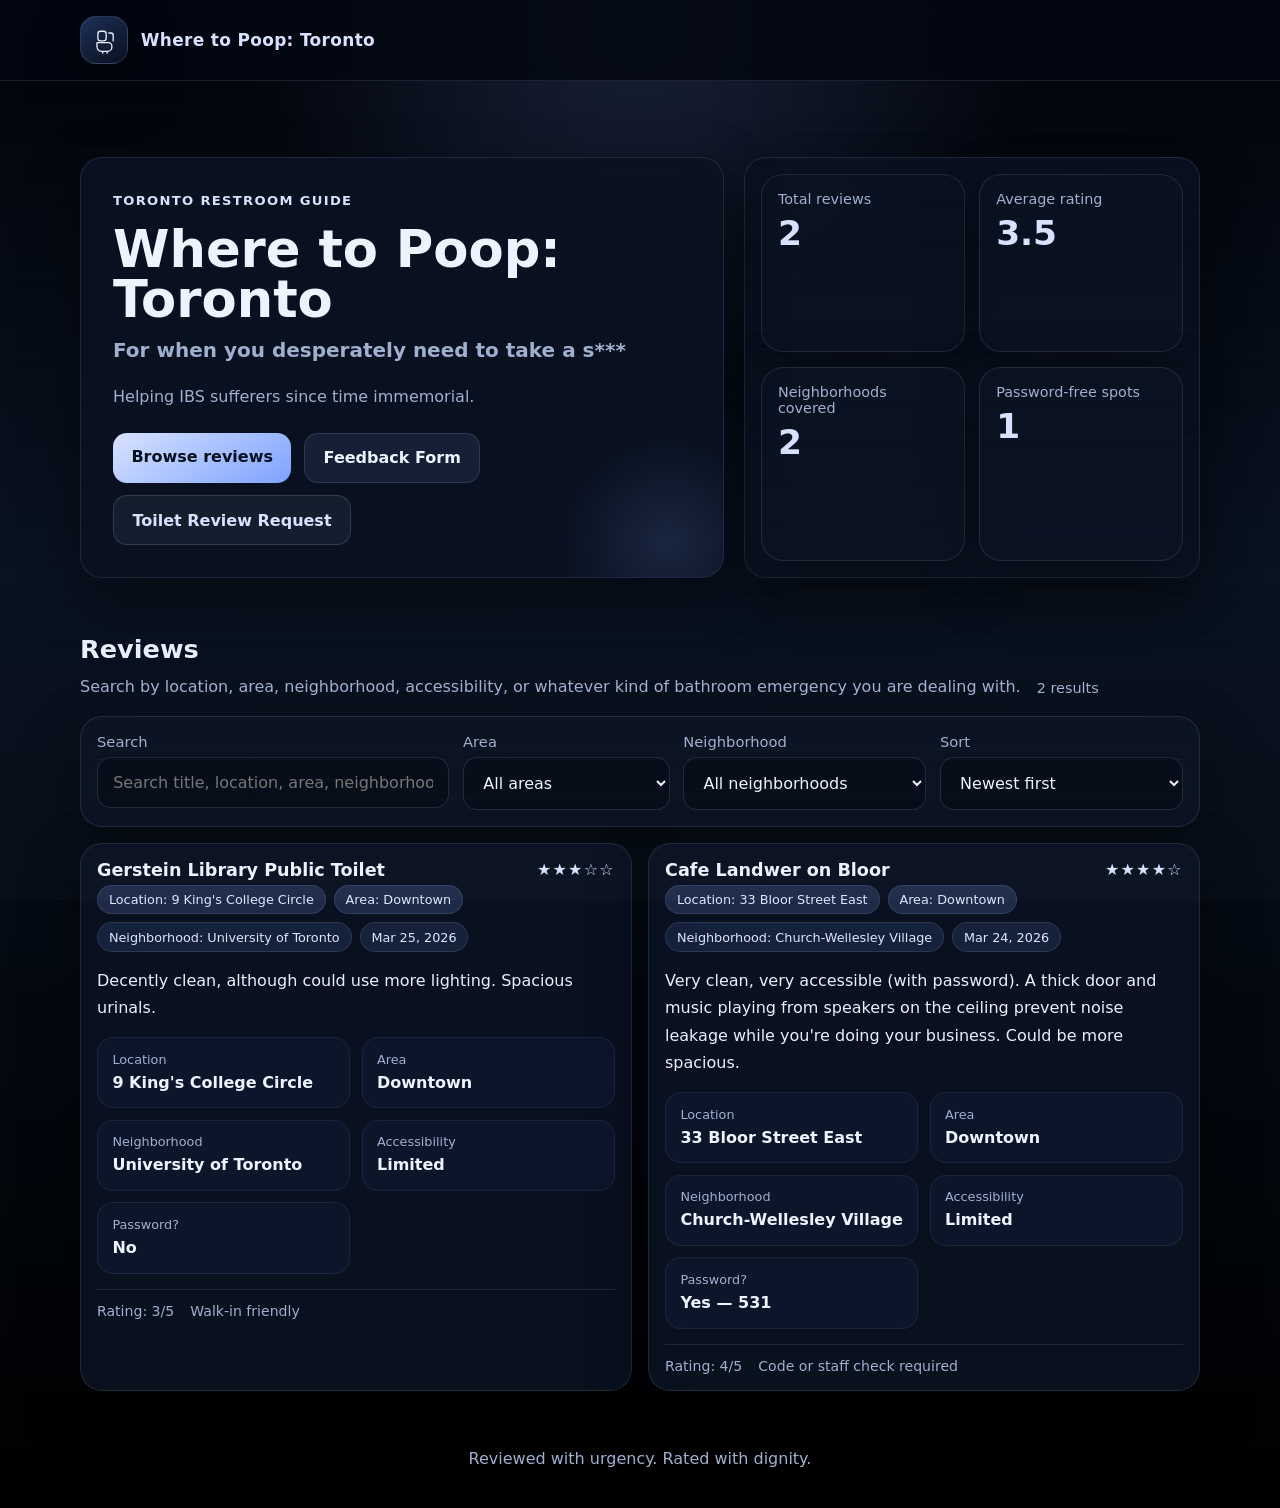
==== index.html @ b240ee98 "V5 - Navy/black update" ====
<!DOCTYPE html>
<html lang="en">
<head>
  <meta charset="UTF-8" />
  <meta name="viewport" content="width=device-width, initial-scale=1.0" />
  <title>Where to Poop: Toronto</title>
  <meta name="description" content="Where to Poop: Toronto — a guide to toilets around Toronto." />
  <link rel="stylesheet" href="style.css" />
</head>
<body>
  <header class="topbar">
    <div class="container topbar-inner">
      <div class="brand">
        <div class="brand-mark" aria-hidden="true">
          <svg viewBox="0 0 64 64" role="img" aria-label="Toilet icon">
            <path d="M18 18c0-3.3 2.7-6 6-6h7c3.3 0 6 2.7 6 6v10c0 3.3-2.7 6-6 6h-7c-3.3 0-6-2.7-6-6V18Z" />
            <path d="M16 38h26c4.4 0 8 3.6 8 8v2c0 5.5-4.5 10-10 10H27c-6.1 0-11-4.9-11-11V38Z" />
            <path d="M43 16h5c2.8 0 5 2.2 5 5v13" />
            <path d="M29 58v4" />
            <path d="M39 58v4" />
          </svg>
        </div>
        <div>
          <div class="brand-title">Where to Poop: Toronto</div>
        </div>
      </div>
    </div>
  </header>

  <main>
    <section class="hero">
      <div class="container hero-grid">
        <article class="hero-card">
          <div class="eyebrow">Toronto restroom guide</div>
          <h1>Where to Poop: Toronto</h1>
          <p class="hero-subtitle">For when you desperately need to take a s***</p>
          <p>
            Helping IBS sufferers since time immemorial.
          </p>
          <div class="cta-row">
            <a class="btn btn-primary" href="#reviews">Browse reviews</a>
            <a class="btn btn-secondary" href="#">Feedback Form</a>
            <a class="btn btn-tertiary" href="#">Toilet Review Request</a>
          </div>
        </article>

        <aside class="panel stats">
          <div class="stat">
            <div class="stat-label">Total reviews</div>
            <div class="stat-value" id="stat-count">0</div>
          </div>
          <div class="stat">
            <div class="stat-label">Average rating</div>
            <div class="stat-value" id="stat-average">0.0</div>
          </div>
          <div class="stat">
            <div class="stat-label">Neighborhoods covered</div>
            <div class="stat-value" id="stat-areas">0</div>
          </div>
          <div class="stat">
            <div class="stat-label">Password-free spots</div>
            <div class="stat-value" id="stat-password-free">0</div>
          </div>
        </aside>
      </div>
    </section>

    <section class="section" id="reviews">
      <div class="container">
        <div class="section-head">
          <div>
            <h2>Reviews</h2>
            <p class="muted">Search by location, area, neighborhood, accessibility, or whatever kind of bathroom emergency you are dealing with.</p>
          </div>
          <div class="small" id="results-count"></div>
        </div>

        <div class="panel">
          <div class="controls controls-four">
            <div>
              <label for="searchInput">Search</label>
              <input id="searchInput" type="text" placeholder="Search title, location, area, neighborhood, accessibility, or review text" />
            </div>
            <div>
              <label for="areaFilter">Area</label>
              <select id="areaFilter">
                <option value="all">All areas</option>
              </select>
            </div>
            <div>
              <label for="neighborhoodFilter">Neighborhood</label>
              <select id="neighborhoodFilter">
                <option value="all">All neighborhoods</option>
              </select>
            </div>
            <div>
              <label for="sortSelect">Sort</label>
              <select id="sortSelect">
                <option value="newest">Newest first</option>
                <option value="oldest">Oldest first</option>
                <option value="highest">Highest rating</option>
                <option value="lowest">Lowest rating</option>
                <option value="area">Area A–Z</option>
                <option value="neighborhood">Neighborhood A–Z</option>
                              </select>
            </div>
          </div>
        </div>

        <div id="reviewGrid" class="review-grid"></div>
      </div>
    </section>
  </main>

  <footer>
    <div class="container footer-copy">Reviewed with urgency. Rated with dignity.</div>
  </footer>

  <script src="script.js"></script>
</body>
</html>
---- style.css ----
:root {
  --bg-top: #02040a;
  --bg-mid: #07101f;
  --bg-bottom: #000000;
  --panel: rgba(10, 18, 34, 0.9);
  --panel-soft: rgba(14, 24, 46, 0.82);
  --text: #edf3ff;
  --muted: #9fb0cf;
  --line: rgba(196, 211, 255, 0.12);
  --accent: #7ea2ff;
  --accent-strong: #d7e2ff;
  --accent-soft: #6f89c7;
  --chip: rgba(126, 162, 255, 0.12);
  --chip-text: #dbe7ff;
  --shadow: 0 24px 60px rgba(0, 0, 0, 0.42);
  --radius: 22px;
  --max: 1120px;
}

* {
  box-sizing: border-box;
}

html {
  scroll-behavior: smooth;
}

body {
  margin: 0;
  font-family: Inter, ui-sans-serif, system-ui, -apple-system, BlinkMacSystemFont, "Segoe UI", sans-serif;
  color: var(--text);
  min-height: 100vh;
  background:
    radial-gradient(circle at top, rgba(126, 162, 255, 0.18), transparent 24%),
    linear-gradient(180deg, var(--bg-top), var(--bg-mid) 38%, var(--bg-bottom) 100%);
}

body::before {
  content: "";
  position: fixed;
  inset: 0;
  pointer-events: none;
  background:
    linear-gradient(transparent, rgba(215, 226, 255, 0.02)),
    repeating-linear-gradient(
      0deg,
      rgba(215, 226, 255, 0.012) 0,
      rgba(215, 226, 255, 0.012) 1px,
      transparent 1px,
      transparent 10px
    );
}

svg {
  display: block;
}

a {
  color: inherit;
}

.container {
  width: min(calc(100% - 2rem), var(--max));
  margin: 0 auto;
}

.topbar {
  position: sticky;
  top: 0;
  z-index: 50;
  backdrop-filter: blur(12px);
  background: rgba(3, 8, 18, 0.84);
  border-bottom: 1px solid var(--line);
}

.topbar-inner {
  display: flex;
  align-items: center;
  justify-content: flex-start;
  gap: 1rem;
  padding: 1rem 0;
}

.brand {
  display: flex;
  align-items: center;
  gap: 0.8rem;
  min-width: 0;
}

.brand-title {
  font-size: 1.06rem;
  font-weight: 800;
  letter-spacing: 0.02em;
  color: var(--accent-strong);
}

.brand-mark {
  width: 48px;
  height: 48px;
  border-radius: 16px;
  display: grid;
  place-items: center;
  background: linear-gradient(145deg, rgba(32, 51, 92, 0.95), rgba(9, 16, 32, 0.96));
  border: 1px solid rgba(196, 211, 255, 0.16);
  box-shadow: var(--shadow);
}

.brand-mark svg {
  width: 28px;
  height: 28px;
  fill: none;
  stroke: #e8efff;
  stroke-width: 3;
  stroke-linecap: round;
  stroke-linejoin: round;
}


.hero {
  padding: 4.75rem 0 2.5rem;
}

.hero-grid {
  display: grid;
  grid-template-columns: 1.2fr 0.85fr;
  gap: 1.25rem;
  align-items: stretch;
}

.hero-card,
.panel,
.review-card,
.stat {
  background: var(--panel);
  border: 1px solid var(--line);
  border-radius: var(--radius);
  box-shadow: var(--shadow);
}

.hero-card {
  padding: 2rem;
  position: relative;
  overflow: hidden;
}

.hero-card::after {
  content: "";
  position: absolute;
  right: -60px;
  bottom: -80px;
  width: 230px;
  height: 230px;
  border-radius: 50%;
  background: radial-gradient(circle, rgba(126, 162, 255, 0.14), transparent 65%);
}

.eyebrow {
  display: inline-flex;
  align-items: center;
  gap: 0.5rem;
  color: var(--accent-strong);
  font-size: 0.82rem;
  font-weight: 800;
  text-transform: uppercase;
  letter-spacing: 0.1em;
  margin-bottom: 1rem;
}

h1,
h2,
h3,
h4,
p {
  margin: 0;
}

h1 {
  font-size: clamp(2.3rem, 4vw, 4.2rem);
  line-height: 0.98;
  margin-bottom: 0.55rem;
}

h2 {
  font-size: clamp(1.35rem, 2vw, 1.8rem);
  margin-bottom: 0.55rem;
}

.hero-subtitle {
  color: var(--accent-strong);
  font-size: clamp(1rem, 1.8vw, 1.25rem);
  font-weight: 700;
  margin-bottom: 1rem;
}

.hero p,
.muted,
.small {
  color: var(--muted);
  line-height: 1.7;
}

.small {
  font-size: 0.9rem;
}

.cta-row {
  display: flex;
  flex-wrap: wrap;
  gap: 0.8rem;
  margin-top: 1.4rem;
}

.btn,
button,
select,
input {
  font: inherit;
}

.btn {
  text-decoration: none;
  border-radius: 14px;
  padding: 0.9rem 1.15rem;
  transition: transform 0.15s ease, opacity 0.2s ease, background 0.2s ease;
}

.btn:hover {
  transform: translateY(-1px);
}

.btn-primary {
  background: linear-gradient(145deg, #d7e2ff, #7ea2ff);
  color: #04101f;
  font-weight: 800;
}

.btn-secondary {
  background: rgba(126, 162, 255, 0.1);
  color: var(--text);
  border: 1px solid rgba(196, 211, 255, 0.14);
  font-weight: 700;
}

.btn-tertiary {
  background: rgba(215, 226, 255, 0.06);
  color: var(--accent-strong);
  border: 1px solid rgba(196, 211, 255, 0.16);
  font-weight: 700;
}

.btn-tertiary:hover {
  background: rgba(215, 226, 255, 0.1);
}

.stats {
  display: grid;
  grid-template-columns: repeat(2, 1fr);
  gap: 0.9rem;
  padding: 1rem;
}

.stat {
  padding: 1rem;
}

.stat-label {
  color: var(--muted);
  font-size: 0.9rem;
  margin-bottom: 0.4rem;
}

.stat-value {
  font-size: clamp(1.45rem, 3vw, 2.15rem);
  font-weight: 800;
  color: var(--accent-strong);
}

.section {
  padding: 1rem 0 2.4rem;
}

.section-head {
  display: flex;
  justify-content: flex-start;
  align-items: end;
  gap: 1rem;
  margin-bottom: 1rem;
}

.panel {
  padding: 1rem;
}

.controls {
  display: grid;
  grid-template-columns: 1.4fr 0.9fr 1fr;
  gap: 0.85rem;
}

.controls-four {
  grid-template-columns: 1.45fr 0.85fr 1fr 1fr;
}

label {
  display: block;
  font-size: 0.92rem;
  color: var(--muted);
  margin-bottom: 0.45rem;
}

input,
select {
  width: 100%;
  background: rgba(4, 10, 22, 0.86);
  color: var(--text);
  border: 1px solid rgba(196, 211, 255, 0.14);
  border-radius: 14px;
  padding: 0.92rem 0.95rem;
  outline: none;
}

input:focus,
select:focus {
  border-color: rgba(126, 162, 255, 0.92);
  box-shadow: 0 0 0 3px rgba(126, 162, 255, 0.12);
}

.review-grid {
  margin-top: 1rem;
  display: grid;
  grid-template-columns: repeat(2, 1fr);
  gap: 1rem;
}

.review-card {
  padding: 1rem;
  display: flex;
  flex-direction: column;
  gap: 0.95rem;
}

.review-top {
  display: flex;
  justify-content: flex-start;
  gap: 1rem;
  align-items: start;
}

.review-title {
  font-size: 1.1rem;
  font-weight: 800;
  margin-bottom: 0.35rem;
}

.chip-row {
  display: flex;
  gap: 0.5rem;
  flex-wrap: wrap;
}

.chip {
  display: inline-flex;
  align-items: center;
  gap: 0.35rem;
  padding: 0.38rem 0.68rem;
  border-radius: 999px;
  background: var(--chip);
  color: var(--chip-text);
  font-size: 0.8rem;
  border: 1px solid rgba(196, 211, 255, 0.12);
}

.chip-location {
  background: rgba(126, 162, 255, 0.18);
}

.chip-area {
  background: rgba(86, 114, 179, 0.28);
}

.chip-neighborhood {
  background: rgba(44, 63, 108, 0.38);
}

.stars {
  font-size: 1rem;
  letter-spacing: 0.08em;
  white-space: nowrap;
  color: var(--accent-strong);
}

.review-body {
  color: #e8efff;
  line-height: 1.72;
}

.meta-grid {
  display: grid;
  grid-template-columns: repeat(2, 1fr);
  gap: 0.7rem;
}

.meta-item {
  padding: 0.85rem 0.9rem;
  border-radius: 16px;
  background: var(--panel-soft);
  border: 1px solid rgba(196, 211, 255, 0.08);
}

.meta-label {
  color: var(--muted);
  font-size: 0.8rem;
  margin-bottom: 0.25rem;
}

.meta-value {
  color: var(--text);
  font-weight: 700;
  line-height: 1.45;
}

.review-footer {
  display: flex;
  justify-content: flex-start;
  gap: 1rem;
  align-items: center;
  color: var(--muted);
  font-size: 0.88rem;
  border-top: 1px solid rgba(196, 211, 255, 0.12);
  padding-top: 0.85rem;
}

.empty-state {
  padding: 2rem;
  text-align: center;
  color: var(--muted);
  border: 1px dashed rgba(196, 211, 255, 0.2);
  border-radius: var(--radius);
  background: rgba(8, 15, 30, 0.54);
}

footer {
  padding: 1.2rem 0 2.5rem;
}

.footer-copy {
  text-align: center;
  color: var(--muted);
}

@media (max-width: 980px) {
  .hero-grid,
  .review-grid,
  .controls,
  .controls-four {
    grid-template-columns: 1fr;
  }

  .section-head,
  .review-top,
  .review-footer,
  .topbar-inner {
    align-items: start;
  }

  .topbar-inner {
    flex-direction: column;
  }


  .meta-grid,
  .stats {
    grid-template-columns: 1fr;
  }
}


@media (max-width: 760px) {
  .container {
    width: min(calc(100% - 1rem), var(--max));
  }

  .topbar {
    position: static;
  }

  .topbar-inner {
    padding: 0.85rem 0;
    gap: 0.85rem;
  }

  .brand-mark {
    width: 42px;
    height: 42px;
    border-radius: 14px;
  }

  .brand-mark svg {
    width: 24px;
    height: 24px;
  }

  .brand-title {
    font-size: 0.98rem;
  }

  .small {
    font-size: 0.84rem;
  }

  .hero {
    padding: 1rem 0 1.5rem;
  }

  .hero-card,
  .panel,
  .review-card,
  .stat {
    border-radius: 18px;
  }

  .hero-card {
    padding: 1.25rem;
  }

  .hero-card::after {
    right: -110px;
    bottom: -120px;
    width: 210px;
    height: 210px;
  }

  h1 {
    font-size: clamp(1.95rem, 10vw, 2.7rem);
    line-height: 1;
  }

  .hero-subtitle {
    font-size: 1rem;
  }

  .cta-row {
    display: grid;
    grid-template-columns: 1fr;
  }

  .btn {
    width: 100%;
    text-align: center;
  }

  .stats {
    grid-template-columns: repeat(2, 1fr);
    gap: 0.75rem;
  }

  .stat {
    padding: 0.95rem;
  }

  .stat-value {
    font-size: clamp(1.25rem, 7vw, 1.9rem);
  }

  .section {
    padding: 0.5rem 0 1.5rem;
  }

  .section-head {
    margin-bottom: 0.85rem;
  }

  .panel {
    padding: 0.85rem;
  }

  .controls,
  .controls-four {
    gap: 0.75rem;
  }

  input,
  select {
    padding: 0.88rem 0.9rem;
  }

  .review-grid {
    gap: 0.85rem;
  }

  .review-card {
    padding: 0.95rem;
    gap: 0.85rem;
  }

  .review-top {
    flex-direction: column;
    gap: 0.75rem;
  }

  .review-title {
    font-size: 1.02rem;
  }

  .chip-row {
    gap: 0.45rem;
  }

  .chip {
    font-size: 0.76rem;
    line-height: 1.25;
    padding: 0.34rem 0.58rem;
  }

  .stars {
    font-size: 0.95rem;
  }

  .review-body {
    line-height: 1.62;
  }

  .meta-grid {
    grid-template-columns: 1fr;
    gap: 0.6rem;
  }

  .meta-item {
    padding: 0.78rem 0.82rem;
    border-radius: 14px;
  }

  .review-footer {
    flex-direction: column;
    align-items: flex-start;
    gap: 0.4rem;
  }

  footer {
    padding: 0.5rem 0 1.5rem;
  }
}

@media (max-width: 480px) {
  .container {
    width: min(calc(100% - 0.75rem), var(--max));
  }

  .stats {
    grid-template-columns: 1fr 1fr;
  }

  .stat-label {
    font-size: 0.8rem;
  }

  .stat-value {
    font-size: 1.35rem;
  }

  .eyebrow {
    font-size: 0.74rem;
    letter-spacing: 0.08em;
  }

  .hero-card {
    padding: 1.05rem;
  }

  .panel {
    padding: 0.78rem;
  }

  .review-card {
    padding: 0.85rem;
  }

  .chip-row {
    display: grid;
    grid-template-columns: 1fr;
  }

  .chip {
    width: 100%;
    justify-content: flex-start;
  }
}
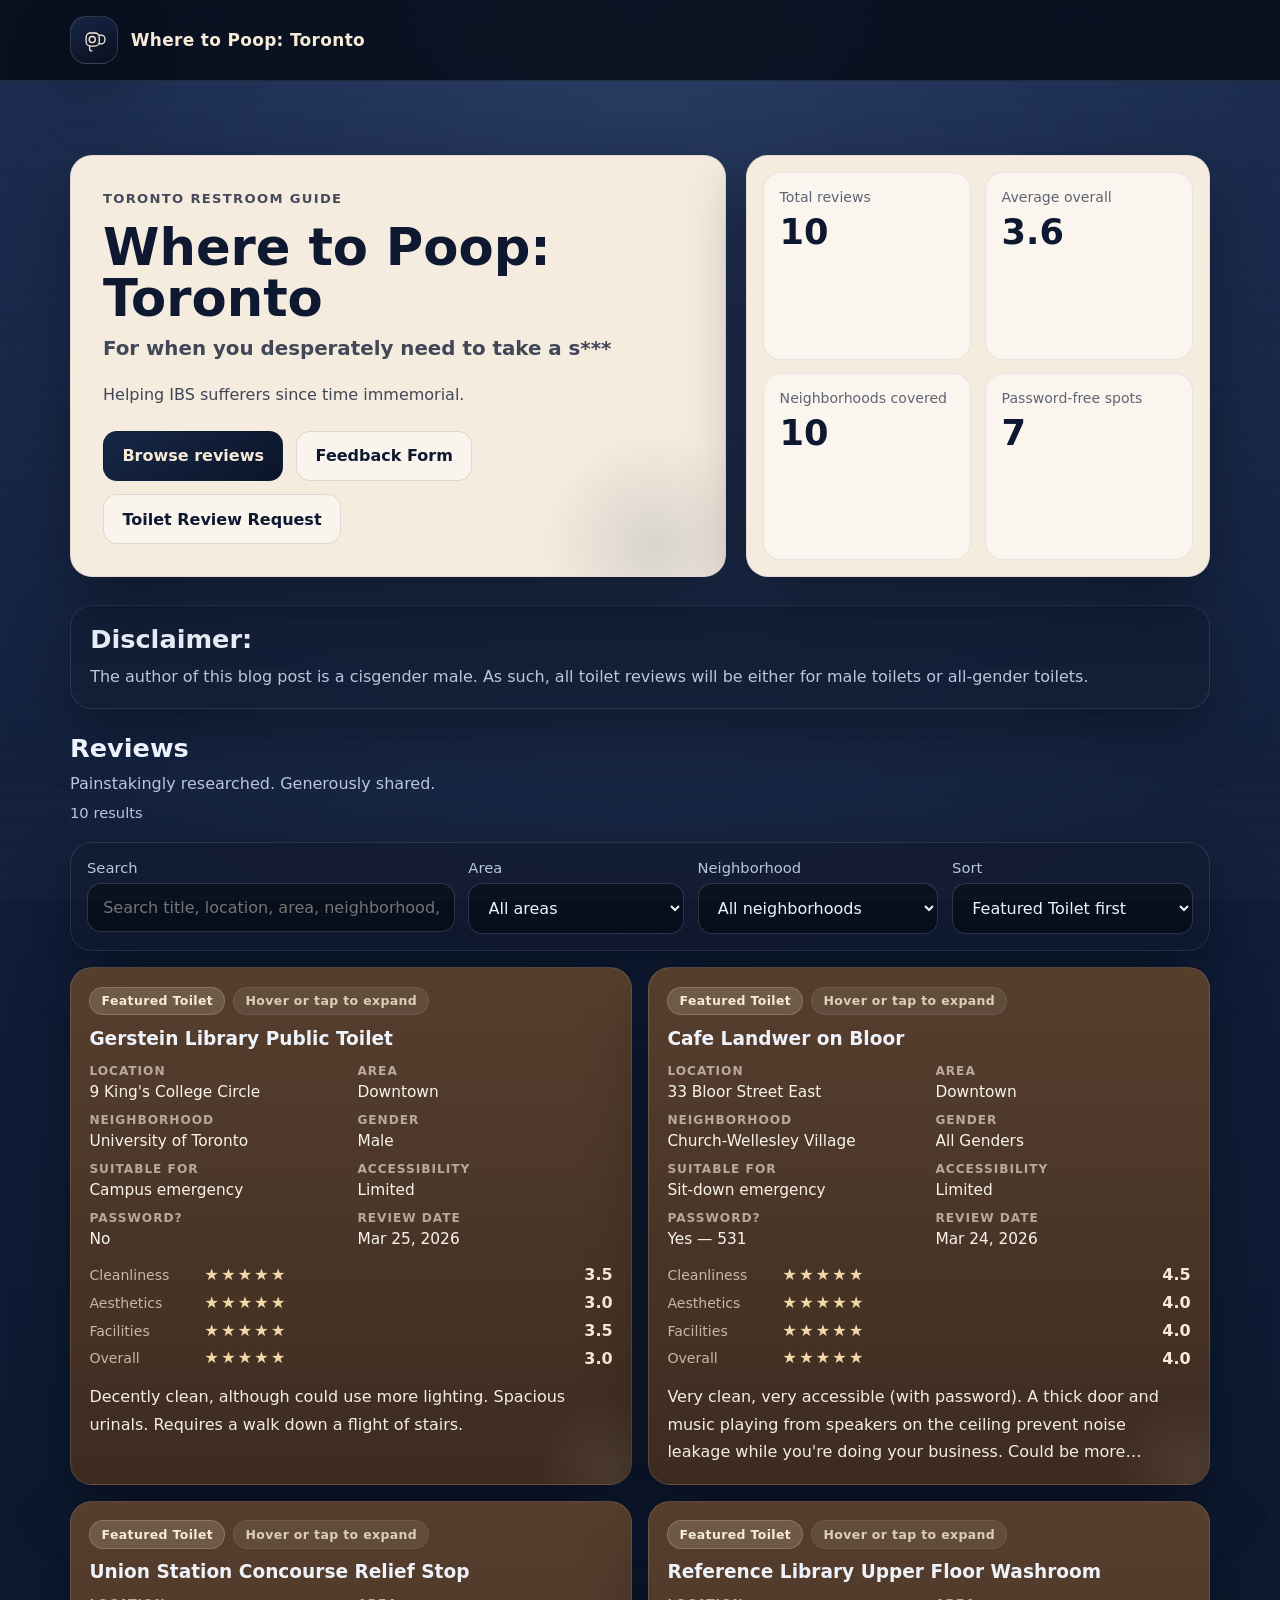
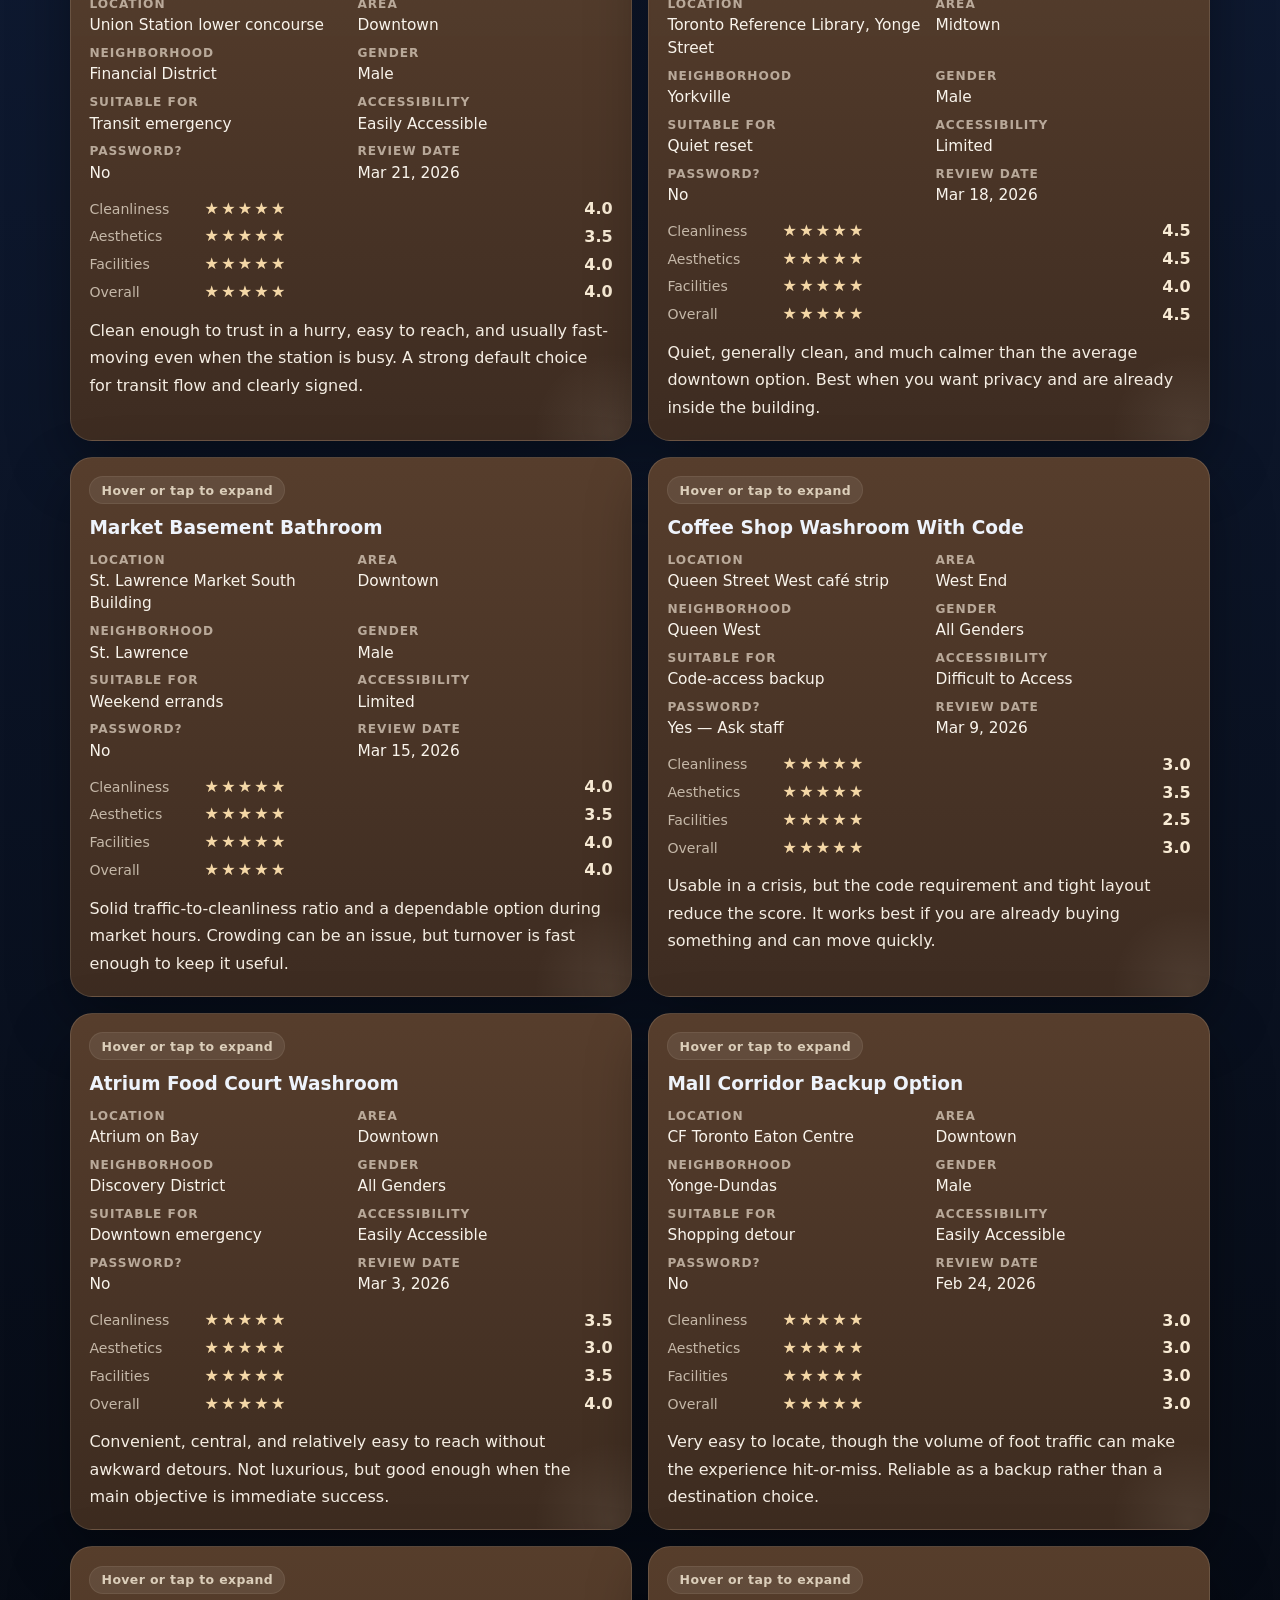
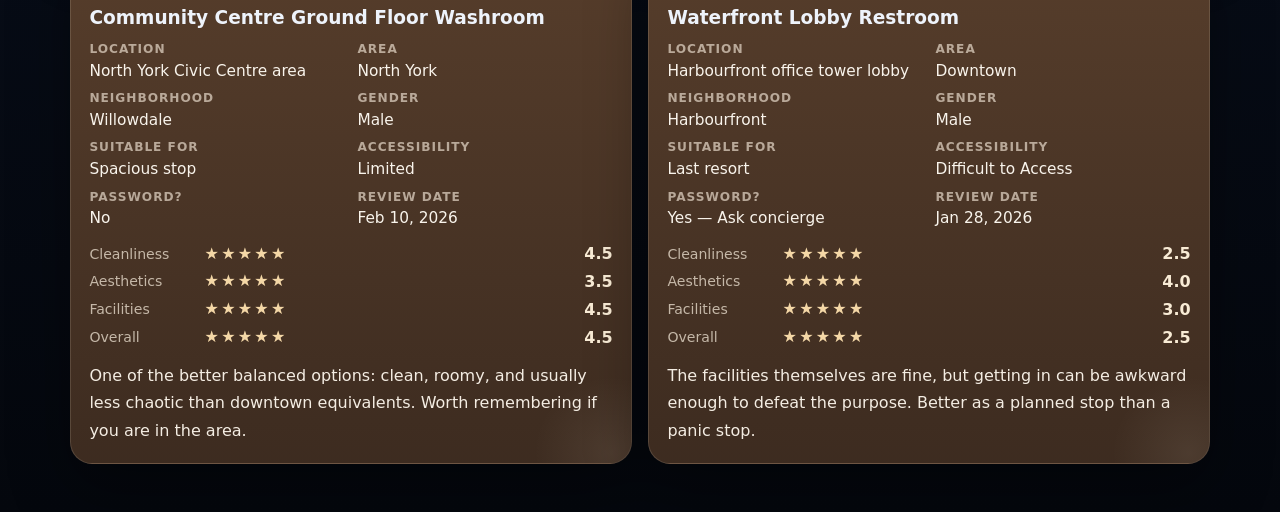
==== commit f530b92d: "V6 - Major Revamp (categories, UI, etc.)" ====
--- a/index.html
+++ b/index.html
@@ -5,6 +5,7 @@
   <meta name="viewport" content="width=device-width, initial-scale=1.0" />
   <title>Where to Poop: Toronto</title>
   <meta name="description" content="Where to Poop: Toronto — a guide to toilets around Toronto." />
+  <link rel="preconnect" href="https://images.unsplash.com" />
   <link rel="stylesheet" href="style.css" />
 </head>
 <body>
@@ -12,12 +13,11 @@
     <div class="container topbar-inner">
       <div class="brand">
         <div class="brand-mark" aria-hidden="true">
-          <svg viewBox="0 0 64 64" role="img" aria-label="Toilet icon">
-            <path d="M18 18c0-3.3 2.7-6 6-6h7c3.3 0 6 2.7 6 6v10c0 3.3-2.7 6-6 6h-7c-3.3 0-6-2.7-6-6V18Z" />
-            <path d="M16 38h26c4.4 0 8 3.6 8 8v2c0 5.5-4.5 10-10 10H27c-6.1 0-11-4.9-11-11V38Z" />
-            <path d="M43 16h5c2.8 0 5 2.2 5 5v13" />
-            <path d="M29 58v4" />
-            <path d="M39 58v4" />
+          <svg viewBox="0 0 64 64" role="img" aria-label="Toilet roll icon">
+            <rect x="14" y="16" width="30" height="30" rx="10"></rect>
+            <path d="M44 21h4c5 0 9 4 9 9v2c0 5-4 9-9 9h-4"></path>
+            <circle cx="28" cy="31" r="7"></circle>
+            <path d="M22 46v6c0 3 2 5 5 5"></path>
           </svg>
         </div>
         <div>
@@ -34,9 +34,7 @@
           <div class="eyebrow">Toronto restroom guide</div>
           <h1>Where to Poop: Toronto</h1>
           <p class="hero-subtitle">For when you desperately need to take a s***</p>
-          <p>
-            Helping IBS sufferers since time immemorial.
-          </p>
+          <p class="hero-copy">Helping IBS sufferers since time immemorial.</p>
           <div class="cta-row">
             <a class="btn btn-primary" href="#reviews">Browse reviews</a>
             <a class="btn btn-secondary" href="#">Feedback Form</a>
@@ -44,18 +42,18 @@
           </div>
         </article>
 
-        <aside class="panel stats">
+        <aside class="stats-panel" aria-label="Review statistics">
           <div class="stat">
             <div class="stat-label">Total reviews</div>
             <div class="stat-value" id="stat-count">0</div>
           </div>
           <div class="stat">
-            <div class="stat-label">Average rating</div>
+            <div class="stat-label">Average overall</div>
             <div class="stat-value" id="stat-average">0.0</div>
           </div>
           <div class="stat">
             <div class="stat-label">Neighborhoods covered</div>
-            <div class="stat-value" id="stat-areas">0</div>
+            <div class="stat-value" id="stat-neighborhoods">0</div>
           </div>
           <div class="stat">
             <div class="stat-label">Password-free spots</div>
@@ -65,21 +63,30 @@
       </div>
     </section>
 
+    <section class="disclaimer-section">
+      <div class="container">
+        <div class="disclaimer-card">
+          <h2>Disclaimer:</h2>
+          <p>The author of this blog post is a cisgender male. As such, all toilet reviews will be either for male toilets or all-gender toilets.</p>
+        </div>
+      </div>
+    </section>
+
     <section class="section" id="reviews">
       <div class="container">
         <div class="section-head">
           <div>
             <h2>Reviews</h2>
-            <p class="muted">Search by location, area, neighborhood, accessibility, or whatever kind of bathroom emergency you are dealing with.</p>
+            <p class="muted">Painstakingly researched. Generously shared.</p>
+            <div class="small results-copy" id="results-count"></div>
           </div>
-          <div class="small" id="results-count"></div>
         </div>
 
-        <div class="panel">
+        <div class="controls-panel">
           <div class="controls controls-four">
             <div>
               <label for="searchInput">Search</label>
-              <input id="searchInput" type="text" placeholder="Search title, location, area, neighborhood, accessibility, or review text" />
+              <input id="searchInput" type="text" placeholder="Search title, location, area, neighborhood, gender, suitable use, notes, or review text" />
             </div>
             <div>
               <label for="areaFilter">Area</label>
@@ -96,13 +103,16 @@
             <div>
               <label for="sortSelect">Sort</label>
               <select id="sortSelect">
+                <option value="featured">Featured Toilet first</option>
                 <option value="newest">Newest first</option>
                 <option value="oldest">Oldest first</option>
-                <option value="highest">Highest rating</option>
-                <option value="lowest">Lowest rating</option>
+                <option value="highest">Highest overall</option>
+                <option value="lowest">Lowest overall</option>
                 <option value="area">Area A–Z</option>
                 <option value="neighborhood">Neighborhood A–Z</option>
-                              </select>
+                <option value="suitable">Suitable for A–Z</option>
+                <option value="gender">Gender</option>
+              </select>
             </div>
           </div>
         </div>
@@ -112,10 +122,6 @@
     </section>
   </main>
 
-  <footer>
-    <div class="container footer-copy">Reviewed with urgency. Rated with dignity.</div>
-  </footer>
-
   <script src="script.js"></script>
 </body>
 </html>
--- a/style.css
+++ b/style.css
@@ -1,20 +1,24 @@
 :root {
-  --bg-top: #02040a;
-  --bg-mid: #07101f;
-  --bg-bottom: #000000;
-  --panel: rgba(10, 18, 34, 0.9);
-  --panel-soft: rgba(14, 24, 46, 0.82);
-  --text: #edf3ff;
-  --muted: #9fb0cf;
-  --line: rgba(196, 211, 255, 0.12);
-  --accent: #7ea2ff;
-  --accent-strong: #d7e2ff;
-  --accent-soft: #6f89c7;
-  --chip: rgba(126, 162, 255, 0.12);
-  --chip-text: #dbe7ff;
-  --shadow: 0 24px 60px rgba(0, 0, 0, 0.42);
+  --bg-top: #132447;
+  --bg-mid: #0e1930;
+  --bg-bottom: #04070d;
+  --cream: #f4ecdf;
+  --cream-deep: #eadfcb;
+  --review-bg-top: rgba(90, 64, 45, 0.96);
+  --review-bg-bottom: rgba(63, 45, 33, 0.97);
+  --review-line: rgba(245, 231, 214, 0.14);
+  --panel: rgba(14, 23, 42, 0.9);
+  --panel-soft: rgba(17, 28, 50, 0.9);
+  --text: #eef3fb;
+  --muted: #b9c6de;
+  --ink: #0e1830;
+  --line: rgba(212, 224, 255, 0.12);
+  --accent: #cdb18a;
+  --accent-strong: #f7ebd7;
+  --accent-soft: #8aa7df;
+  --shadow: 0 24px 60px rgba(0, 0, 0, 0.36);
   --radius: 22px;
-  --max: 1120px;
+  --max: 1140px;
 }
 
 * {
@@ -27,12 +31,12 @@
 
 body {
   margin: 0;
+  min-height: 100vh;
   font-family: Inter, ui-sans-serif, system-ui, -apple-system, BlinkMacSystemFont, "Segoe UI", sans-serif;
   color: var(--text);
-  min-height: 100vh;
   background:
-    radial-gradient(circle at top, rgba(126, 162, 255, 0.18), transparent 24%),
-    linear-gradient(180deg, var(--bg-top), var(--bg-mid) 38%, var(--bg-bottom) 100%);
+    radial-gradient(circle at top, rgba(139, 170, 223, 0.18), transparent 26%),
+    linear-gradient(180deg, var(--bg-top), var(--bg-mid) 42%, var(--bg-bottom) 100%);
 }
 
 body::before {
@@ -41,13 +45,13 @@
   inset: 0;
   pointer-events: none;
   background:
-    linear-gradient(transparent, rgba(215, 226, 255, 0.02)),
+    linear-gradient(transparent, rgba(255, 255, 255, 0.015)),
     repeating-linear-gradient(
       0deg,
-      rgba(215, 226, 255, 0.012) 0,
-      rgba(215, 226, 255, 0.012) 1px,
+      rgba(255, 255, 255, 0.012) 0,
+      rgba(255, 255, 255, 0.012) 1px,
       transparent 1px,
-      transparent 10px
+      transparent 12px
     );
 }
 
@@ -57,6 +61,12 @@
 
 a {
   color: inherit;
+}
+
+button,
+input,
+select {
+  font: inherit;
 }
 
 .container {
@@ -68,8 +78,8 @@
   position: sticky;
   top: 0;
   z-index: 50;
+  background: rgba(6, 12, 24, 0.84);
   backdrop-filter: blur(12px);
-  background: rgba(3, 8, 18, 0.84);
   border-bottom: 1px solid var(--line);
 }
 
@@ -77,7 +87,6 @@
   display: flex;
   align-items: center;
   justify-content: flex-start;
-  gap: 1rem;
   padding: 1rem 0;
 }
 
@@ -85,7 +94,27 @@
   display: flex;
   align-items: center;
   gap: 0.8rem;
-  min-width: 0;
+}
+
+.brand-mark {
+  width: 48px;
+  height: 48px;
+  border-radius: 16px;
+  display: grid;
+  place-items: center;
+  background: linear-gradient(155deg, rgba(24, 40, 74, 0.96), rgba(8, 15, 30, 0.98));
+  border: 1px solid rgba(247, 235, 215, 0.16);
+  box-shadow: var(--shadow);
+}
+
+.brand-mark svg {
+  width: 28px;
+  height: 28px;
+  fill: none;
+  stroke: var(--accent-strong);
+  stroke-width: 3;
+  stroke-linecap: round;
+  stroke-linejoin: round;
 }
 
 .brand-title {
@@ -95,30 +124,8 @@
   color: var(--accent-strong);
 }
 
-.brand-mark {
-  width: 48px;
-  height: 48px;
-  border-radius: 16px;
-  display: grid;
-  place-items: center;
-  background: linear-gradient(145deg, rgba(32, 51, 92, 0.95), rgba(9, 16, 32, 0.96));
-  border: 1px solid rgba(196, 211, 255, 0.16);
-  box-shadow: var(--shadow);
-}
-
-.brand-mark svg {
-  width: 28px;
-  height: 28px;
-  fill: none;
-  stroke: #e8efff;
-  stroke-width: 3;
-  stroke-linecap: round;
-  stroke-linejoin: round;
-}
-
-
 .hero {
-  padding: 4.75rem 0 2.5rem;
+  padding: 4.65rem 0 1.75rem;
 }
 
 .hero-grid {
@@ -129,42 +136,48 @@
 }
 
 .hero-card,
-.panel,
-.review-card,
-.stat {
-  background: var(--panel);
-  border: 1px solid var(--line);
+.stats-panel,
+.disclaimer-card,
+.controls-panel,
+.review-card {
   border-radius: var(--radius);
   box-shadow: var(--shadow);
 }
 
 .hero-card {
-  padding: 2rem;
   position: relative;
   overflow: hidden;
+  padding: 2rem;
+  color: var(--ink);
+  border: 1px solid rgba(14, 24, 48, 0.08);
+  background-color: var(--cream);
+  background-image:
+    linear-gradient(rgba(244, 236, 223, 0.7), rgba(244, 236, 223, 0.7)),
+    url("https://images.unsplash.com/photo-1589824783837-6169889fa20f?q=80&w=1170&auto=format&fit=crop&ixlib=rb-4.1.0&ixid=M3wxMjA3fDB8MHxwaG90by1wYWdlfHx8fGVufDB8fHx8fA%3D%3D");
+  background-size: cover;
+  background-position: center;
 }
 
 .hero-card::after {
   content: "";
   position: absolute;
-  right: -60px;
-  bottom: -80px;
-  width: 230px;
-  height: 230px;
+  inset: auto -50px -90px auto;
+  width: 240px;
+  height: 240px;
   border-radius: 50%;
-  background: radial-gradient(circle, rgba(126, 162, 255, 0.14), transparent 65%);
+  background: radial-gradient(circle, rgba(17, 34, 66, 0.12), transparent 67%);
 }
 
 .eyebrow {
   display: inline-flex;
   align-items: center;
   gap: 0.5rem;
-  color: var(--accent-strong);
+  margin-bottom: 1rem;
+  color: rgba(14, 24, 48, 0.76);
   font-size: 0.82rem;
   font-weight: 800;
+  letter-spacing: 0.1em;
   text-transform: uppercase;
-  letter-spacing: 0.1em;
-  margin-bottom: 1rem;
 }
 
 h1,
@@ -176,32 +189,31 @@
 }
 
 h1 {
-  font-size: clamp(2.3rem, 4vw, 4.2rem);
+  font-size: clamp(2.4rem, 4vw, 4.25rem);
   line-height: 0.98;
   margin-bottom: 0.55rem;
 }
 
 h2 {
   font-size: clamp(1.35rem, 2vw, 1.8rem);
-  margin-bottom: 0.55rem;
+  margin-bottom: 0.45rem;
 }
 
 .hero-subtitle {
-  color: var(--accent-strong);
-  font-size: clamp(1rem, 1.8vw, 1.25rem);
+  margin-bottom: 0.95rem;
+  color: rgba(14, 24, 48, 0.84);
+  font-size: clamp(1rem, 1.8vw, 1.24rem);
   font-weight: 700;
-  margin-bottom: 1rem;
-}
-
-.hero p,
-.muted,
-.small {
-  color: var(--muted);
-  line-height: 1.7;
-}
-
-.small {
-  font-size: 0.9rem;
+}
+
+.hero-copy {
+  max-width: 40rem;
+}
+
+.hero-card p,
+.hero-card .hero-copy {
+  color: rgba(14, 24, 48, 0.78);
+  line-height: 1.72;
 }
 
 .cta-row {
@@ -211,18 +223,14 @@
   margin-top: 1.4rem;
 }
 
-.btn,
-button,
-select,
-input {
-  font: inherit;
-}
-
 .btn {
+  display: inline-flex;
+  align-items: center;
+  justify-content: center;
   text-decoration: none;
   border-radius: 14px;
-  padding: 0.9rem 1.15rem;
-  transition: transform 0.15s ease, opacity 0.2s ease, background 0.2s ease;
+  padding: 0.92rem 1.15rem;
+  transition: transform 0.15s ease, background 0.2s ease, border-color 0.2s ease;
 }
 
 .btn:hover {
@@ -230,459 +238,430 @@
 }
 
 .btn-primary {
-  background: linear-gradient(145deg, #d7e2ff, #7ea2ff);
-  color: #04101f;
+  background: linear-gradient(145deg, #172747, #0b1529);
+  color: var(--accent-strong);
   font-weight: 800;
-}
-
-.btn-secondary {
-  background: rgba(126, 162, 255, 0.1);
-  color: var(--text);
-  border: 1px solid rgba(196, 211, 255, 0.14);
+  border: 1px solid rgba(14, 24, 48, 0.18);
+}
+
+.btn-secondary,
+.btn-tertiary {
+  color: var(--ink);
+  background: rgba(255, 255, 255, 0.42);
+  border: 1px solid rgba(14, 24, 48, 0.12);
   font-weight: 700;
 }
 
-.btn-tertiary {
-  background: rgba(215, 226, 255, 0.06);
-  color: var(--accent-strong);
-  border: 1px solid rgba(196, 211, 255, 0.16);
-  font-weight: 700;
-}
-
+.btn-secondary:hover,
 .btn-tertiary:hover {
-  background: rgba(215, 226, 255, 0.1);
-}
-
-.stats {
+  background: rgba(255, 255, 255, 0.6);
+}
+
+.stats-panel {
+  position: relative;
+  overflow: hidden;
   display: grid;
   grid-template-columns: repeat(2, 1fr);
-  gap: 0.9rem;
+  gap: 0.85rem;
   padding: 1rem;
+  color: var(--ink);
+  border: 1px solid rgba(14, 24, 48, 0.08);
+  background-color: var(--cream);
+  background-image:
+    linear-gradient(rgba(244, 236, 223, 0.7), rgba(244, 236, 223, 0.7)),
+    url("https://images.unsplash.com/photo-1613743147091-122703615c97?q=80&w=627&auto=format&fit=crop&ixlib=rb-4.1.0&ixid=M3wxMjA3fDB8MHxwaG90by1wYWdlfHx8fGVufDB8fHx8fA%3D%3D");
+  background-size: cover;
+  background-position: center;
 }
 
 .stat {
   padding: 1rem;
+  border-radius: 18px;
+  background: rgba(255, 255, 255, 0.5);
+  border: 1px solid rgba(14, 24, 48, 0.08);
+  backdrop-filter: blur(3px);
 }
 
 .stat-label {
+  color: rgba(14, 24, 48, 0.66);
+  font-size: 0.88rem;
+  margin-bottom: 0.35rem;
+}
+
+.stat-value {
+  color: var(--ink);
+  font-size: clamp(1.45rem, 3vw, 2.2rem);
+  font-weight: 900;
+}
+
+.disclaimer-section {
+  padding: 0 0 1rem;
+}
+
+.disclaimer-card {
+  padding: 1.1rem 1.2rem;
+  background: rgba(17, 28, 50, 0.78);
+  border: 1px solid var(--line);
+}
+
+.disclaimer-card h2 {
+  margin-bottom: 0.55rem;
+}
+
+.disclaimer-card p {
   color: var(--muted);
-  font-size: 0.9rem;
-  margin-bottom: 0.4rem;
-}
-
-.stat-value {
-  font-size: clamp(1.45rem, 3vw, 2.15rem);
-  font-weight: 800;
-  color: var(--accent-strong);
+  line-height: 1.72;
 }
 
 .section {
-  padding: 1rem 0 2.4rem;
+  padding: 0.5rem 0 3rem;
 }
 
 .section-head {
   display: flex;
-  justify-content: flex-start;
+  justify-content: space-between;
   align-items: end;
   gap: 1rem;
   margin-bottom: 1rem;
 }
 
-.panel {
+.muted,
+.small {
+  color: var(--muted);
+  line-height: 1.7;
+}
+
+.small {
+  font-size: 0.92rem;
+}
+
+.results-copy {
+  margin-top: 0.2rem;
+}
+
+.controls-panel {
   padding: 1rem;
+  margin-bottom: 1rem;
+  background: rgba(16, 25, 46, 0.82);
+  border: 1px solid var(--line);
 }
 
 .controls {
   display: grid;
-  grid-template-columns: 1.4fr 0.9fr 1fr;
   gap: 0.85rem;
 }
 
 .controls-four {
-  grid-template-columns: 1.45fr 0.85fr 1fr 1fr;
+  grid-template-columns: 1.45fr 0.85fr 0.95fr 0.95fr;
 }
 
 label {
   display: block;
+  margin-bottom: 0.45rem;
+  color: var(--muted);
   font-size: 0.92rem;
-  color: var(--muted);
-  margin-bottom: 0.45rem;
 }
 
 input,
 select {
   width: 100%;
-  background: rgba(4, 10, 22, 0.86);
+  border: 1px solid rgba(212, 224, 255, 0.18);
+  border-radius: 14px;
+  background: rgba(5, 11, 22, 0.72);
   color: var(--text);
-  border: 1px solid rgba(196, 211, 255, 0.14);
-  border-radius: 14px;
-  padding: 0.92rem 0.95rem;
+  padding: 0.9rem 0.95rem;
   outline: none;
 }
 
 input:focus,
 select:focus {
-  border-color: rgba(126, 162, 255, 0.92);
-  box-shadow: 0 0 0 3px rgba(126, 162, 255, 0.12);
+  border-color: rgba(138, 167, 223, 0.9);
+  box-shadow: 0 0 0 3px rgba(138, 167, 223, 0.12);
 }
 
 .review-grid {
-  margin-top: 1rem;
-  display: grid;
-  grid-template-columns: repeat(2, 1fr);
+  display: grid;
+  grid-template-columns: repeat(2, minmax(0, 1fr));
   gap: 1rem;
 }
 
 .review-card {
-  padding: 1rem;
+  position: relative;
+  overflow: hidden;
+  padding: 1.15rem;
+  background: linear-gradient(180deg, var(--review-bg-top), var(--review-bg-bottom));
+  border: 1px solid var(--review-line);
+  cursor: pointer;
+  transition: transform 0.22s ease, box-shadow 0.22s ease, border-color 0.22s ease;
+}
+
+.review-card::after {
+  content: "";
+  position: absolute;
+  inset: auto -60px -70px auto;
+  width: 160px;
+  height: 160px;
+  border-radius: 50%;
+  background: radial-gradient(circle, rgba(255, 241, 222, 0.08), transparent 68%);
+  pointer-events: none;
+}
+
+.review-card:hover,
+.review-card.is-expanded,
+.review-card:focus-visible {
+  transform: translateY(-4px);
+  box-shadow: 0 28px 62px rgba(0, 0, 0, 0.42);
+  border-color: rgba(247, 235, 215, 0.26);
+}
+
+.review-card:focus-visible {
+  outline: 2px solid rgba(247, 235, 215, 0.55);
+  outline-offset: 3px;
+}
+
+.review-badge-row {
   display: flex;
-  flex-direction: column;
-  gap: 0.95rem;
-}
-
-.review-top {
-  display: flex;
-  justify-content: flex-start;
-  gap: 1rem;
-  align-items: start;
-}
-
-.review-title {
-  font-size: 1.1rem;
-  font-weight: 800;
-  margin-bottom: 0.35rem;
-}
-
-.chip-row {
-  display: flex;
+  flex-wrap: wrap;
   gap: 0.5rem;
-  flex-wrap: wrap;
-}
-
-.chip {
+  margin-bottom: 0.8rem;
+}
+
+.badge {
   display: inline-flex;
   align-items: center;
-  gap: 0.35rem;
-  padding: 0.38rem 0.68rem;
+  padding: 0.35rem 0.7rem;
   border-radius: 999px;
-  background: var(--chip);
-  color: var(--chip-text);
-  font-size: 0.8rem;
-  border: 1px solid rgba(196, 211, 255, 0.12);
-}
-
-.chip-location {
-  background: rgba(126, 162, 255, 0.18);
-}
-
-.chip-area {
-  background: rgba(86, 114, 179, 0.28);
-}
-
-.chip-neighborhood {
-  background: rgba(44, 63, 108, 0.38);
-}
-
-.stars {
+  font-size: 0.78rem;
+  font-weight: 800;
+  letter-spacing: 0.03em;
+}
+
+.badge-featured {
+  background: rgba(247, 235, 215, 0.16);
+  color: var(--accent-strong);
+  border: 1px solid rgba(247, 235, 215, 0.2);
+}
+
+.badge-expand {
+  background: rgba(255, 255, 255, 0.08);
+  color: rgba(247, 235, 215, 0.82);
+  border: 1px solid rgba(247, 235, 215, 0.08);
+}
+
+.review-title {
+  font-size: 1.16rem;
+  font-weight: 850;
+  line-height: 1.2;
+  margin-bottom: 0.85rem;
+}
+
+.review-meta-grid {
+  display: grid;
+  grid-template-columns: repeat(2, minmax(0, 1fr));
+  gap: 0.6rem 0.8rem;
+  margin-bottom: 0.95rem;
+}
+
+.review-meta-item {
+  min-width: 0;
+}
+
+.review-meta-label {
+  display: block;
+  color: rgba(242, 231, 215, 0.65);
+  font-size: 0.76rem;
+  font-weight: 700;
+  text-transform: uppercase;
+  letter-spacing: 0.08em;
+  margin-bottom: 0.2rem;
+}
+
+.review-meta-value {
+  color: #f9f4ec;
+  font-size: 0.96rem;
+  line-height: 1.45;
+  overflow-wrap: anywhere;
+}
+
+.rating-grid {
+  display: grid;
+  gap: 0.55rem;
+  margin-bottom: 0.95rem;
+}
+
+.rating-row {
+  display: grid;
+  grid-template-columns: 6.5rem minmax(0, 1fr) 2.6rem;
+  align-items: center;
+  gap: 0.7rem;
+}
+
+.rating-label {
+  color: rgba(242, 231, 215, 0.74);
+  font-size: 0.88rem;
+}
+
+.star-meter {
+  position: relative;
+  line-height: 1;
+  display: inline-block;
   font-size: 1rem;
+  letter-spacing: 0.14em;
+}
+
+.star-base {
+  color: rgba(255, 239, 219, 0.2);
+}
+
+.star-fill {
+  position: absolute;
+  inset: 0 auto 0 0;
+  overflow: hidden;
+  white-space: nowrap;
+  color: #f4d7a6;
+}
+
+.rating-number {
+  color: #f8ebd5;
+  font-weight: 700;
+  text-align: right;
+}
+
+.expand-body {
+  overflow: hidden;
+}
+
+.review-summary {
+  color: #f4ede3;
+  line-height: 1.72;
+  display: -webkit-box;
+  -webkit-line-clamp: 3;
+  -webkit-box-orient: vertical;
+  overflow: hidden;
+}
+
+.review-card:hover .review-summary,
+.review-card.is-expanded .review-summary,
+.review-card:focus-visible .review-summary {
+  -webkit-line-clamp: unset;
+}
+
+.other-notes {
+  max-height: 0;
+  opacity: 0;
+  overflow: hidden;
+  transition: max-height 0.25s ease, opacity 0.25s ease, margin-top 0.25s ease;
+}
+
+.review-card:hover .other-notes,
+.review-card.is-expanded .other-notes,
+.review-card:focus-visible .other-notes {
+  max-height: 12rem;
+  opacity: 1;
+  margin-top: 1rem;
+}
+
+.other-notes-title {
+  display: block;
+  margin-bottom: 0.35rem;
+  color: rgba(242, 231, 215, 0.74);
+  font-size: 0.76rem;
+  font-weight: 700;
+  text-transform: uppercase;
   letter-spacing: 0.08em;
-  white-space: nowrap;
-  color: var(--accent-strong);
-}
-
-.review-body {
-  color: #e8efff;
-  line-height: 1.72;
-}
-
-.meta-grid {
-  display: grid;
-  grid-template-columns: repeat(2, 1fr);
-  gap: 0.7rem;
-}
-
-.meta-item {
-  padding: 0.85rem 0.9rem;
-  border-radius: 16px;
-  background: var(--panel-soft);
-  border: 1px solid rgba(196, 211, 255, 0.08);
-}
-
-.meta-label {
-  color: var(--muted);
-  font-size: 0.8rem;
-  margin-bottom: 0.25rem;
-}
-
-.meta-value {
-  color: var(--text);
-  font-weight: 700;
-  line-height: 1.45;
-}
-
-.review-footer {
-  display: flex;
-  justify-content: flex-start;
-  gap: 1rem;
-  align-items: center;
-  color: var(--muted);
-  font-size: 0.88rem;
-  border-top: 1px solid rgba(196, 211, 255, 0.12);
-  padding-top: 0.85rem;
+}
+
+.other-notes-text {
+  color: #f4ede3;
+  line-height: 1.66;
 }
 
 .empty-state {
   padding: 2rem;
+  border-radius: var(--radius);
   text-align: center;
   color: var(--muted);
-  border: 1px dashed rgba(196, 211, 255, 0.2);
-  border-radius: var(--radius);
-  background: rgba(8, 15, 30, 0.54);
-}
-
-footer {
-  padding: 1.2rem 0 2.5rem;
-}
-
-.footer-copy {
-  text-align: center;
-  color: var(--muted);
+  background: rgba(16, 25, 46, 0.72);
+  border: 1px dashed rgba(212, 224, 255, 0.16);
 }
 
 @media (max-width: 980px) {
   .hero-grid,
   .review-grid,
-  .controls,
   .controls-four {
     grid-template-columns: 1fr;
   }
 
-  .section-head,
-  .review-top,
-  .review-footer,
-  .topbar-inner {
-    align-items: start;
-  }
-
-  .topbar-inner {
-    flex-direction: column;
-  }
-
-
-  .meta-grid,
-  .stats {
-    grid-template-columns: 1fr;
-  }
-}
-
-
-@media (max-width: 760px) {
+  .hero {
+    padding-top: 4.2rem;
+  }
+}
+
+@media (max-width: 720px) {
   .container {
     width: min(calc(100% - 1rem), var(--max));
   }
 
-  .topbar {
-    position: static;
-  }
-
   .topbar-inner {
-    padding: 0.85rem 0;
-    gap: 0.85rem;
+    padding: 0.9rem 0;
   }
 
   .brand-mark {
-    width: 42px;
-    height: 42px;
-    border-radius: 14px;
-  }
-
-  .brand-mark svg {
-    width: 24px;
-    height: 24px;
-  }
-
-  .brand-title {
-    font-size: 0.98rem;
-  }
-
-  .small {
-    font-size: 0.84rem;
-  }
-
-  .hero {
-    padding: 1rem 0 1.5rem;
+    width: 44px;
+    height: 44px;
+  }
+
+  .hero,
+  .section {
+    padding-top: 1rem;
   }
 
   .hero-card,
-  .panel,
+  .stats-panel,
+  .disclaimer-card,
+  .controls-panel,
+  .review-card {
+    border-radius: 18px;
+  }
+
+  .hero-card,
+  .controls-panel,
   .review-card,
-  .stat {
-    border-radius: 18px;
-  }
-
-  .hero-card {
-    padding: 1.25rem;
-  }
-
-  .hero-card::after {
-    right: -110px;
-    bottom: -120px;
-    width: 210px;
-    height: 210px;
-  }
-
-  h1 {
-    font-size: clamp(1.95rem, 10vw, 2.7rem);
-    line-height: 1;
-  }
-
-  .hero-subtitle {
-    font-size: 1rem;
+  .disclaimer-card {
+    padding: 1rem;
+  }
+
+  .stats-panel {
+    padding: 0.85rem;
+    gap: 0.7rem;
   }
 
   .cta-row {
-    display: grid;
-    grid-template-columns: 1fr;
+    flex-direction: column;
   }
 
   .btn {
     width: 100%;
-    text-align: center;
-  }
-
-  .stats {
-    grid-template-columns: repeat(2, 1fr);
-    gap: 0.75rem;
-  }
-
-  .stat {
-    padding: 0.95rem;
-  }
-
-  .stat-value {
-    font-size: clamp(1.25rem, 7vw, 1.9rem);
-  }
-
-  .section {
-    padding: 0.5rem 0 1.5rem;
   }
 
   .section-head {
-    margin-bottom: 0.85rem;
-  }
-
-  .panel {
-    padding: 0.85rem;
-  }
-
-  .controls,
-  .controls-four {
-    gap: 0.75rem;
-  }
-
-  input,
-  select {
-    padding: 0.88rem 0.9rem;
-  }
-
-  .review-grid {
-    gap: 0.85rem;
-  }
-
-  .review-card {
-    padding: 0.95rem;
-    gap: 0.85rem;
-  }
-
-  .review-top {
-    flex-direction: column;
-    gap: 0.75rem;
-  }
-
-  .review-title {
-    font-size: 1.02rem;
-  }
-
-  .chip-row {
-    gap: 0.45rem;
-  }
-
-  .chip {
-    font-size: 0.76rem;
-    line-height: 1.25;
-    padding: 0.34rem 0.58rem;
-  }
-
-  .stars {
-    font-size: 0.95rem;
-  }
-
-  .review-body {
-    line-height: 1.62;
-  }
-
-  .meta-grid {
+    align-items: start;
+  }
+
+  .review-meta-grid {
     grid-template-columns: 1fr;
-    gap: 0.6rem;
-  }
-
-  .meta-item {
-    padding: 0.78rem 0.82rem;
-    border-radius: 14px;
-  }
-
-  .review-footer {
-    flex-direction: column;
-    align-items: flex-start;
-    gap: 0.4rem;
-  }
-
-  footer {
-    padding: 0.5rem 0 1.5rem;
-  }
-}
-
-@media (max-width: 480px) {
-  .container {
-    width: min(calc(100% - 0.75rem), var(--max));
-  }
-
-  .stats {
-    grid-template-columns: 1fr 1fr;
-  }
-
-  .stat-label {
-    font-size: 0.8rem;
-  }
-
-  .stat-value {
-    font-size: 1.35rem;
-  }
-
-  .eyebrow {
-    font-size: 0.74rem;
-    letter-spacing: 0.08em;
-  }
-
-  .hero-card {
-    padding: 1.05rem;
-  }
-
-  .panel {
-    padding: 0.78rem;
-  }
-
-  .review-card {
-    padding: 0.85rem;
-  }
-
-  .chip-row {
-    display: grid;
+  }
+
+  .rating-row {
     grid-template-columns: 1fr;
-  }
-
-  .chip {
-    width: 100%;
-    justify-content: flex-start;
-  }
-}
+    gap: 0.28rem;
+  }
+
+  .rating-number {
+    text-align: left;
+  }
+
+  .badge-expand {
+    display: none;
+  }
+}
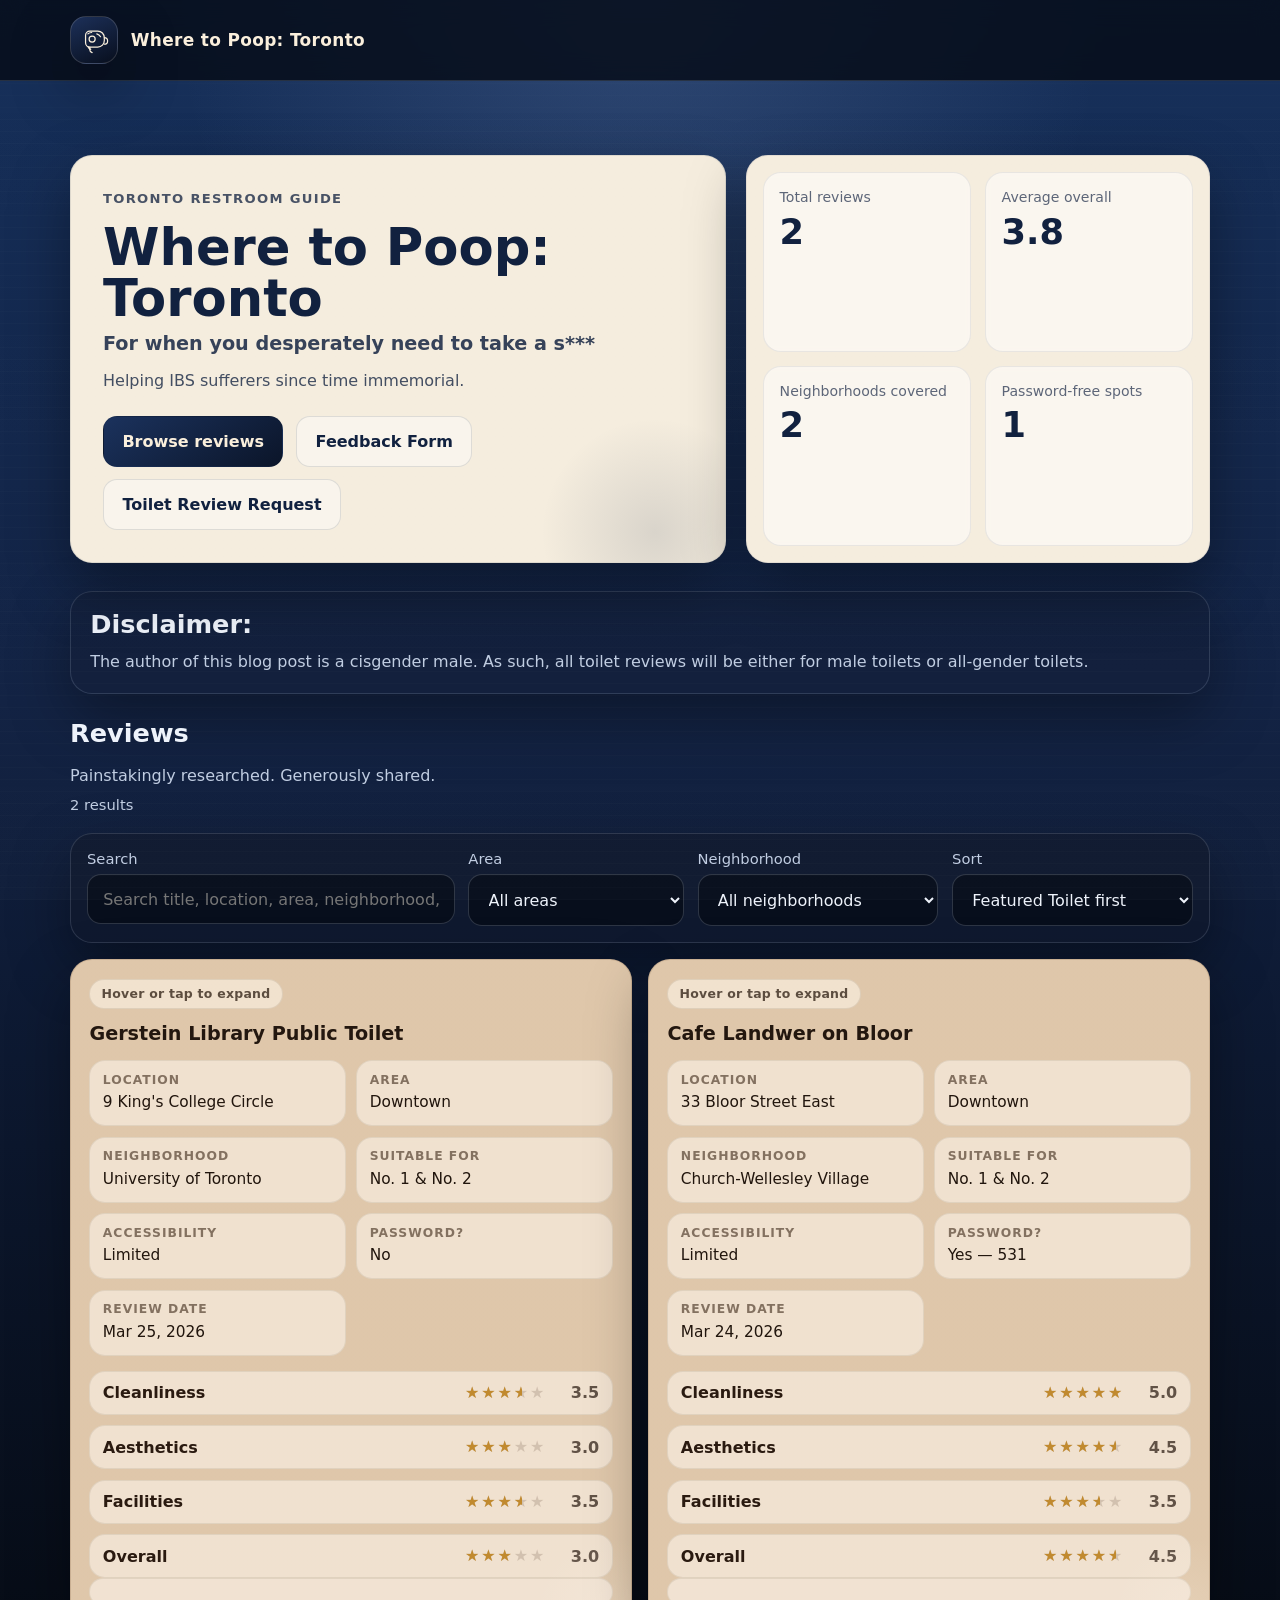
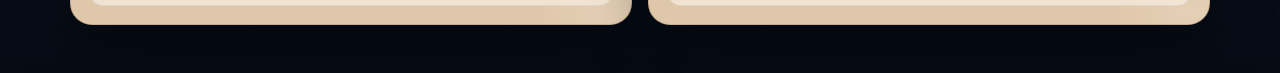
==== commit 85e409ef: "V7 - Minor bug fixes & remove gender category" ====
--- a/index.html
+++ b/index.html
@@ -14,10 +14,13 @@
       <div class="brand">
         <div class="brand-mark" aria-hidden="true">
           <svg viewBox="0 0 64 64" role="img" aria-label="Toilet roll icon">
-            <rect x="14" y="16" width="30" height="30" rx="10"></rect>
-            <path d="M44 21h4c5 0 9 4 9 9v2c0 5-4 9-9 9h-4"></path>
-            <circle cx="28" cy="31" r="7"></circle>
-            <path d="M22 46v6c0 3 2 5 5 5"></path>
+            <path d="M14 22c0-5 4-9 9-9h17c8 0 14 6 14 14v6c0 8-6 14-14 14H23c-5 0-9-4-9-9z"></path>
+            <path d="M54 27c4 0 7 3 7 7s-3 7-7 7"></path>
+            <circle cx="28" cy="30" r="6.5"></circle>
+            <path d="M19 19c2-2 5-3 8-3"></path>
+            <path d="M19 46c1 3 3 5 6 6"></path>
+            <path d="M23 47v6c0 3 2 5 5 6"></path>
+            <path d="M38 19c3 1 6 3 8 6"></path>
           </svg>
         </div>
         <div>
@@ -86,7 +89,7 @@
           <div class="controls controls-four">
             <div>
               <label for="searchInput">Search</label>
-              <input id="searchInput" type="text" placeholder="Search title, location, area, neighborhood, gender, suitable use, notes, or review text" />
+              <input id="searchInput" type="text" placeholder="Search title, location, area, neighborhood, suitable use, notes, or review text" />
             </div>
             <div>
               <label for="areaFilter">Area</label>
@@ -111,7 +114,6 @@
                 <option value="area">Area A–Z</option>
                 <option value="neighborhood">Neighborhood A–Z</option>
                 <option value="suitable">Suitable for A–Z</option>
-                <option value="gender">Gender</option>
               </select>
             </div>
           </div>
--- a/style.css
+++ b/style.css
@@ -1,33 +1,26 @@
 :root {
-  --bg-top: #132447;
-  --bg-mid: #0e1930;
-  --bg-bottom: #04070d;
-  --cream: #f4ecdf;
-  --cream-deep: #eadfcb;
-  --review-bg-top: rgba(90, 64, 45, 0.96);
-  --review-bg-bottom: rgba(63, 45, 33, 0.97);
-  --review-line: rgba(245, 231, 214, 0.14);
-  --panel: rgba(14, 23, 42, 0.9);
-  --panel-soft: rgba(17, 28, 50, 0.9);
+  --bg-top: #17315c;
+  --bg-mid: #112142;
+  --bg-bottom: #060b14;
+  --cream: #f5edde;
+  --cream-deep: #eadcc5;
+  --card-cream: #dfc7aa;
+  --card-cream-deep: #d2b392;
+  --panel: rgba(15, 27, 52, 0.9);
   --text: #eef3fb;
-  --muted: #b9c6de;
-  --ink: #0e1830;
-  --line: rgba(212, 224, 255, 0.12);
-  --accent: #cdb18a;
-  --accent-strong: #f7ebd7;
-  --accent-soft: #8aa7df;
+  --muted: #c0cde2;
+  --ink: #11213f;
+  --line: rgba(220, 230, 255, 0.14);
+  --accent: #d8b78e;
+  --accent-strong: #faefdc;
+  --accent-soft: #9ab6ea;
   --shadow: 0 24px 60px rgba(0, 0, 0, 0.36);
   --radius: 22px;
   --max: 1140px;
 }
 
-* {
-  box-sizing: border-box;
-}
-
-html {
-  scroll-behavior: smooth;
-}
+* { box-sizing: border-box; }
+html { scroll-behavior: smooth; }
 
 body {
   margin: 0;
@@ -35,7 +28,7 @@
   font-family: Inter, ui-sans-serif, system-ui, -apple-system, BlinkMacSystemFont, "Segoe UI", sans-serif;
   color: var(--text);
   background:
-    radial-gradient(circle at top, rgba(139, 170, 223, 0.18), transparent 26%),
+    radial-gradient(circle at top, rgba(154, 182, 234, 0.18), transparent 26%),
     linear-gradient(180deg, var(--bg-top), var(--bg-mid) 42%, var(--bg-bottom) 100%);
 }
 
@@ -55,19 +48,9 @@
     );
 }
 
-svg {
-  display: block;
-}
-
-a {
-  color: inherit;
-}
-
-button,
-input,
-select {
-  font: inherit;
-}
+svg { display: block; }
+a { color: inherit; }
+button, input, select { font: inherit; }
 
 .container {
   width: min(calc(100% - 2rem), var(--max));
@@ -102,17 +85,17 @@
   border-radius: 16px;
   display: grid;
   place-items: center;
-  background: linear-gradient(155deg, rgba(24, 40, 74, 0.96), rgba(8, 15, 30, 0.98));
-  border: 1px solid rgba(247, 235, 215, 0.16);
+  background: linear-gradient(155deg, rgba(29, 49, 91, 0.98), rgba(8, 15, 30, 0.98));
+  border: 1px solid rgba(250, 239, 220, 0.16);
   box-shadow: var(--shadow);
 }
 
 .brand-mark svg {
-  width: 28px;
-  height: 28px;
+  width: 30px;
+  height: 30px;
   fill: none;
   stroke: var(--accent-strong);
-  stroke-width: 3;
+  stroke-width: 2.6;
   stroke-linecap: round;
   stroke-linejoin: round;
 }
@@ -124,9 +107,7 @@
   color: var(--accent-strong);
 }
 
-.hero {
-  padding: 4.65rem 0 1.75rem;
-}
+.hero { padding: 4.65rem 0 1.75rem; }
 
 .hero-grid {
   display: grid;
@@ -149,10 +130,10 @@
   overflow: hidden;
   padding: 2rem;
   color: var(--ink);
-  border: 1px solid rgba(14, 24, 48, 0.08);
+  border: 1px solid rgba(17, 33, 63, 0.1);
   background-color: var(--cream);
   background-image:
-    linear-gradient(rgba(244, 236, 223, 0.7), rgba(244, 236, 223, 0.7)),
+    linear-gradient(rgba(245, 237, 222, 0.5), rgba(245, 237, 222, 0.5)),
     url("https://images.unsplash.com/photo-1589824783837-6169889fa20f?q=80&w=1170&auto=format&fit=crop&ixlib=rb-4.1.0&ixid=M3wxMjA3fDB8MHxwaG90by1wYWdlfHx8fGVufDB8fHx8fA%3D%3D");
   background-size: cover;
   background-position: center;
@@ -173,47 +154,39 @@
   align-items: center;
   gap: 0.5rem;
   margin-bottom: 1rem;
-  color: rgba(14, 24, 48, 0.76);
+  color: rgba(17, 33, 63, 0.76);
   font-size: 0.82rem;
   font-weight: 800;
   letter-spacing: 0.1em;
   text-transform: uppercase;
 }
 
-h1,
-h2,
-h3,
-h4,
-p {
-  margin: 0;
-}
-
+h1, h2, h3, p { margin: 0; }
 h1 {
   font-size: clamp(2.4rem, 4vw, 4.25rem);
   line-height: 0.98;
   margin-bottom: 0.55rem;
 }
-
 h2 {
   font-size: clamp(1.35rem, 2vw, 1.8rem);
-  margin-bottom: 0.45rem;
+  margin-bottom: 0.85rem;
+}
+h3 {
+  font-size: 1.2rem;
+  line-height: 1.2;
 }
 
 .hero-subtitle {
-  margin-bottom: 0.95rem;
-  color: rgba(14, 24, 48, 0.84);
-  font-size: clamp(1rem, 1.8vw, 1.24rem);
+  font-size: clamp(1rem, 2vw, 1.2rem);
   font-weight: 700;
+  color: rgba(17, 33, 63, 0.84);
+  margin-bottom: 0.75rem;
 }
 
 .hero-copy {
-  max-width: 40rem;
-}
-
-.hero-card p,
-.hero-card .hero-copy {
-  color: rgba(14, 24, 48, 0.78);
-  line-height: 1.72;
+  max-width: 44rem;
+  line-height: 1.7;
+  color: rgba(17, 33, 63, 0.78);
 }
 
 .cta-row {
@@ -232,23 +205,20 @@
   padding: 0.92rem 1.15rem;
   transition: transform 0.15s ease, background 0.2s ease, border-color 0.2s ease;
 }
-
-.btn:hover {
-  transform: translateY(-1px);
-}
+.btn:hover { transform: translateY(-1px); }
 
 .btn-primary {
-  background: linear-gradient(145deg, #172747, #0b1529);
+  background: linear-gradient(145deg, #1b325d, #0b1529);
   color: var(--accent-strong);
   font-weight: 800;
-  border: 1px solid rgba(14, 24, 48, 0.18);
+  border: 1px solid rgba(17, 33, 63, 0.18);
 }
 
 .btn-secondary,
 .btn-tertiary {
   color: var(--ink);
   background: rgba(255, 255, 255, 0.42);
-  border: 1px solid rgba(14, 24, 48, 0.12);
+  border: 1px solid rgba(17, 33, 63, 0.12);
   font-weight: 700;
 }
 
@@ -265,10 +235,10 @@
   gap: 0.85rem;
   padding: 1rem;
   color: var(--ink);
-  border: 1px solid rgba(14, 24, 48, 0.08);
+  border: 1px solid rgba(17, 33, 63, 0.08);
   background-color: var(--cream);
   background-image:
-    linear-gradient(rgba(244, 236, 223, 0.7), rgba(244, 236, 223, 0.7)),
+    linear-gradient(rgba(245, 237, 222, 0.5), rgba(245, 237, 222, 0.5)),
     url("https://images.unsplash.com/photo-1613743147091-122703615c97?q=80&w=627&auto=format&fit=crop&ixlib=rb-4.1.0&ixid=M3wxMjA3fDB8MHxwaG90by1wYWdlfHx8fGVufDB8fHx8fA%3D%3D");
   background-size: cover;
   background-position: center;
@@ -277,45 +247,36 @@
 .stat {
   padding: 1rem;
   border-radius: 18px;
-  background: rgba(255, 255, 255, 0.5);
-  border: 1px solid rgba(14, 24, 48, 0.08);
+  background: rgba(255, 255, 255, 0.52);
+  border: 1px solid rgba(17, 33, 63, 0.08);
   backdrop-filter: blur(3px);
 }
 
 .stat-label {
-  color: rgba(14, 24, 48, 0.66);
+  color: rgba(17, 33, 63, 0.68);
   font-size: 0.88rem;
   margin-bottom: 0.35rem;
 }
-
 .stat-value {
   color: var(--ink);
   font-size: clamp(1.45rem, 3vw, 2.2rem);
   font-weight: 900;
 }
 
-.disclaimer-section {
-  padding: 0 0 1rem;
-}
+.disclaimer-section { padding: 0 0 1rem; }
 
 .disclaimer-card {
   padding: 1.1rem 1.2rem;
-  background: rgba(17, 28, 50, 0.78);
+  background: rgba(18, 31, 58, 0.8);
   border: 1px solid var(--line);
 }
-
-.disclaimer-card h2 {
-  margin-bottom: 0.55rem;
-}
-
+.disclaimer-card h2 { margin-bottom: 0.55rem; }
 .disclaimer-card p {
   color: var(--muted);
   line-height: 1.72;
 }
 
-.section {
-  padding: 0.5rem 0 3rem;
-}
+.section { padding: 0.5rem 0 3rem; }
 
 .section-head {
   display: flex;
@@ -325,19 +286,12 @@
   margin-bottom: 1rem;
 }
 
-.muted,
-.small {
+.muted, .small {
   color: var(--muted);
   line-height: 1.7;
 }
-
-.small {
-  font-size: 0.92rem;
-}
-
-.results-copy {
-  margin-top: 0.2rem;
-}
+.small { font-size: 0.92rem; }
+.results-copy { margin-top: 0.2rem; }
 
 .controls-panel {
   padding: 1rem;
@@ -350,7 +304,6 @@
   display: grid;
   gap: 0.85rem;
 }
-
 .controls-four {
   grid-template-columns: 1.45fr 0.85fr 0.95fr 0.95fr;
 }
@@ -365,7 +318,7 @@
 input,
 select {
   width: 100%;
-  border: 1px solid rgba(212, 224, 255, 0.18);
+  border: 1px solid rgba(220, 230, 255, 0.18);
   border-radius: 14px;
   background: rgba(5, 11, 22, 0.72);
   color: var(--text);
@@ -375,8 +328,8 @@
 
 input:focus,
 select:focus {
-  border-color: rgba(138, 167, 223, 0.9);
-  box-shadow: 0 0 0 3px rgba(138, 167, 223, 0.12);
+  border-color: rgba(154, 182, 234, 0.9);
+  box-shadow: 0 0 0 3px rgba(154, 182, 234, 0.12);
 }
 
 .review-grid {
@@ -389,8 +342,14 @@
   position: relative;
   overflow: hidden;
   padding: 1.15rem;
-  background: linear-gradient(180deg, var(--review-bg-top), var(--review-bg-bottom));
-  border: 1px solid var(--review-line);
+  color: #1d140e;
+  background-color: var(--card-cream);
+  background-image:
+    linear-gradient(rgba(223, 199, 170, 0.5), rgba(223, 199, 170, 0.5)),
+    url("https://images.unsplash.com/photo-1617850687405-a18454436d77?q=80&w=735&auto=format&fit=crop&ixlib=rb-4.1.0&ixid=M3wxMjA3fDB8MHxwaG90by1wYWdlfHx8fGVufDB8fHx8fA%3D%3D");
+  background-size: cover;
+  background-position: center;
+  border: 1px solid rgba(110, 79, 54, 0.2);
   cursor: pointer;
   transition: transform 0.22s ease, box-shadow 0.22s ease, border-color 0.22s ease;
 }
@@ -402,7 +361,7 @@
   width: 160px;
   height: 160px;
   border-radius: 50%;
-  background: radial-gradient(circle, rgba(255, 241, 222, 0.08), transparent 68%);
+  background: radial-gradient(circle, rgba(255, 247, 235, 0.18), transparent 68%);
   pointer-events: none;
 }
 
@@ -411,178 +370,191 @@
 .review-card:focus-visible {
   transform: translateY(-4px);
   box-shadow: 0 28px 62px rgba(0, 0, 0, 0.42);
-  border-color: rgba(247, 235, 215, 0.26);
+  border-color: rgba(115, 84, 58, 0.36);
 }
 
 .review-card:focus-visible {
-  outline: 2px solid rgba(247, 235, 215, 0.55);
+  outline: 2px solid rgba(255, 244, 232, 0.68);
   outline-offset: 3px;
 }
 
 .review-badge-row {
   display: flex;
   flex-wrap: wrap;
-  gap: 0.5rem;
+  gap: 0.55rem;
   margin-bottom: 0.8rem;
 }
 
 .badge {
   display: inline-flex;
   align-items: center;
-  padding: 0.35rem 0.7rem;
+  gap: 0.35rem;
   border-radius: 999px;
+  padding: 0.42rem 0.7rem;
   font-size: 0.78rem;
   font-weight: 800;
-  letter-spacing: 0.03em;
+  letter-spacing: 0.02em;
 }
 
 .badge-featured {
-  background: rgba(247, 235, 215, 0.16);
+  background: rgba(24, 43, 80, 0.9);
   color: var(--accent-strong);
-  border: 1px solid rgba(247, 235, 215, 0.2);
+  border: 1px solid rgba(250, 239, 220, 0.18);
 }
 
 .badge-expand {
-  background: rgba(255, 255, 255, 0.08);
-  color: rgba(247, 235, 215, 0.82);
-  border: 1px solid rgba(247, 235, 215, 0.08);
+  background: rgba(255, 247, 235, 0.55);
+  color: rgba(50, 34, 23, 0.78);
+  border: 1px solid rgba(91, 65, 44, 0.12);
 }
 
 .review-title {
-  font-size: 1.16rem;
-  font-weight: 850;
-  line-height: 1.2;
-  margin-bottom: 0.85rem;
+  margin-bottom: 0.95rem;
+  color: #23170f;
 }
 
 .review-meta-grid {
   display: grid;
   grid-template-columns: repeat(2, minmax(0, 1fr));
-  gap: 0.6rem 0.8rem;
-  margin-bottom: 0.95rem;
+  gap: 0.65rem;
 }
 
 .review-meta-item {
-  min-width: 0;
+  padding: 0.72rem 0.78rem;
+  border-radius: 16px;
+  background: rgba(255, 249, 241, 0.52);
+  border: 1px solid rgba(94, 67, 46, 0.1);
+  backdrop-filter: blur(2px);
 }
 
 .review-meta-label {
   display: block;
-  color: rgba(242, 231, 215, 0.65);
-  font-size: 0.76rem;
-  font-weight: 700;
+  margin-bottom: 0.3rem;
+  font-size: 0.77rem;
+  font-weight: 800;
+  letter-spacing: 0.08em;
   text-transform: uppercase;
-  letter-spacing: 0.08em;
-  margin-bottom: 0.2rem;
+  color: rgba(65, 44, 28, 0.62);
 }
 
 .review-meta-value {
-  color: #f9f4ec;
+  color: #21150d;
   font-size: 0.96rem;
   line-height: 1.45;
-  overflow-wrap: anywhere;
 }
 
 .rating-grid {
   display: grid;
-  gap: 0.55rem;
-  margin-bottom: 0.95rem;
+  gap: 0.65rem;
+  margin: 0.95rem 0 0;
 }
 
 .rating-row {
   display: grid;
-  grid-template-columns: 6.5rem minmax(0, 1fr) 2.6rem;
+  grid-template-columns: 1fr auto auto;
   align-items: center;
   gap: 0.7rem;
+  padding: 0.72rem 0.78rem;
+  border-radius: 16px;
+  background: rgba(255, 249, 241, 0.52);
+  border: 1px solid rgba(94, 67, 46, 0.1);
 }
 
 .rating-label {
-  color: rgba(242, 231, 215, 0.74);
-  font-size: 0.88rem;
+  color: #2a1a10;
+  font-weight: 700;
 }
 
 .star-meter {
+  --fill: 0%;
   position: relative;
+  display: inline-grid;
+  grid-template-areas: "stack";
+  width: max-content;
   line-height: 1;
-  display: inline-block;
   font-size: 1rem;
-  letter-spacing: 0.14em;
+  letter-spacing: 0.12em;
+}
+
+.star-base,
+.star-fill {
+  grid-area: stack;
+  white-space: nowrap;
 }
 
 .star-base {
-  color: rgba(255, 239, 219, 0.2);
+  color: rgba(76, 50, 32, 0.18);
 }
 
 .star-fill {
-  position: absolute;
-  inset: 0 auto 0 0;
+  display: block;
+  width: var(--fill);
   overflow: hidden;
-  white-space: nowrap;
-  color: #f4d7a6;
+  color: #c18a2f;
 }
 
 .rating-number {
-  color: #f8ebd5;
-  font-weight: 700;
+  min-width: 2.6rem;
   text-align: right;
+  font-weight: 800;
+  color: rgba(42, 26, 16, 0.72);
 }
 
 .expand-body {
+  display: grid;
+  grid-template-rows: 0fr 0fr;
+  gap: 0;
+  transition: grid-template-rows 0.22s ease, gap 0.22s ease, margin-top 0.22s ease;
+  margin-top: 0;
+}
+
+.review-summary,
+.other-notes {
   overflow: hidden;
 }
 
 .review-summary {
-  color: #f4ede3;
-  line-height: 1.72;
-  display: -webkit-box;
-  -webkit-line-clamp: 3;
-  -webkit-box-orient: vertical;
-  overflow: hidden;
-}
-
-.review-card:hover .review-summary,
-.review-card.is-expanded .review-summary,
-.review-card:focus-visible .review-summary {
-  -webkit-line-clamp: unset;
+  color: rgba(34, 21, 12, 0.88);
+  line-height: 1.75;
+}
+
+.review-card:hover .expand-body,
+.review-card.is-expanded .expand-body,
+.review-card:focus-visible .expand-body {
+  grid-template-rows: 1fr 1fr;
+  gap: 0.9rem;
+  margin-top: 1rem;
 }
 
 .other-notes {
-  max-height: 0;
-  opacity: 0;
-  overflow: hidden;
-  transition: max-height 0.25s ease, opacity 0.25s ease, margin-top 0.25s ease;
-}
-
-.review-card:hover .other-notes,
-.review-card.is-expanded .other-notes,
-.review-card:focus-visible .other-notes {
-  max-height: 12rem;
-  opacity: 1;
-  margin-top: 1rem;
+  padding: 0.8rem 0.9rem;
+  border-radius: 16px;
+  background: rgba(255, 248, 240, 0.56);
+  border: 1px solid rgba(94, 67, 46, 0.1);
 }
 
 .other-notes-title {
   display: block;
   margin-bottom: 0.35rem;
-  color: rgba(242, 231, 215, 0.74);
-  font-size: 0.76rem;
-  font-weight: 700;
+  font-size: 0.78rem;
+  font-weight: 800;
+  letter-spacing: 0.08em;
   text-transform: uppercase;
-  letter-spacing: 0.08em;
+  color: rgba(65, 44, 28, 0.62);
 }
 
 .other-notes-text {
-  color: #f4ede3;
-  line-height: 1.66;
+  color: rgba(34, 21, 12, 0.82);
+  line-height: 1.65;
 }
 
 .empty-state {
   padding: 2rem;
+  text-align: center;
   border-radius: var(--radius);
-  text-align: center;
+  border: 1px dashed rgba(220, 230, 255, 0.22);
   color: var(--muted);
-  background: rgba(16, 25, 46, 0.72);
-  border: 1px dashed rgba(212, 224, 255, 0.16);
+  background: rgba(16, 25, 46, 0.52);
 }
 
 @media (max-width: 980px) {
@@ -593,27 +565,17 @@
   }
 
   .hero {
-    padding-top: 4.2rem;
-  }
-}
-
-@media (max-width: 720px) {
+    padding-top: 4rem;
+  }
+
+  .section-head {
+    align-items: start;
+  }
+}
+
+@media (max-width: 680px) {
   .container {
     width: min(calc(100% - 1rem), var(--max));
-  }
-
-  .topbar-inner {
-    padding: 0.9rem 0;
-  }
-
-  .brand-mark {
-    width: 44px;
-    height: 44px;
-  }
-
-  .hero,
-  .section {
-    padding-top: 1rem;
   }
 
   .hero-card,
@@ -625,15 +587,12 @@
   }
 
   .hero-card,
-  .controls-panel,
-  .review-card,
   .disclaimer-card {
-    padding: 1rem;
+    padding: 1.2rem;
   }
 
   .stats-panel {
-    padding: 0.85rem;
-    gap: 0.7rem;
+    padding: 0.8rem;
   }
 
   .cta-row {
@@ -644,24 +603,20 @@
     width: 100%;
   }
 
-  .section-head {
-    align-items: start;
-  }
-
-  .review-meta-grid {
-    grid-template-columns: 1fr;
-  }
-
+  .controls-panel {
+    padding: 0.8rem;
+  }
+
+  .review-card {
+    padding: 1rem;
+  }
+
+  .review-meta-grid,
   .rating-row {
     grid-template-columns: 1fr;
-    gap: 0.28rem;
   }
 
   .rating-number {
     text-align: left;
   }
-
-  .badge-expand {
-    display: none;
-  }
-}
+}
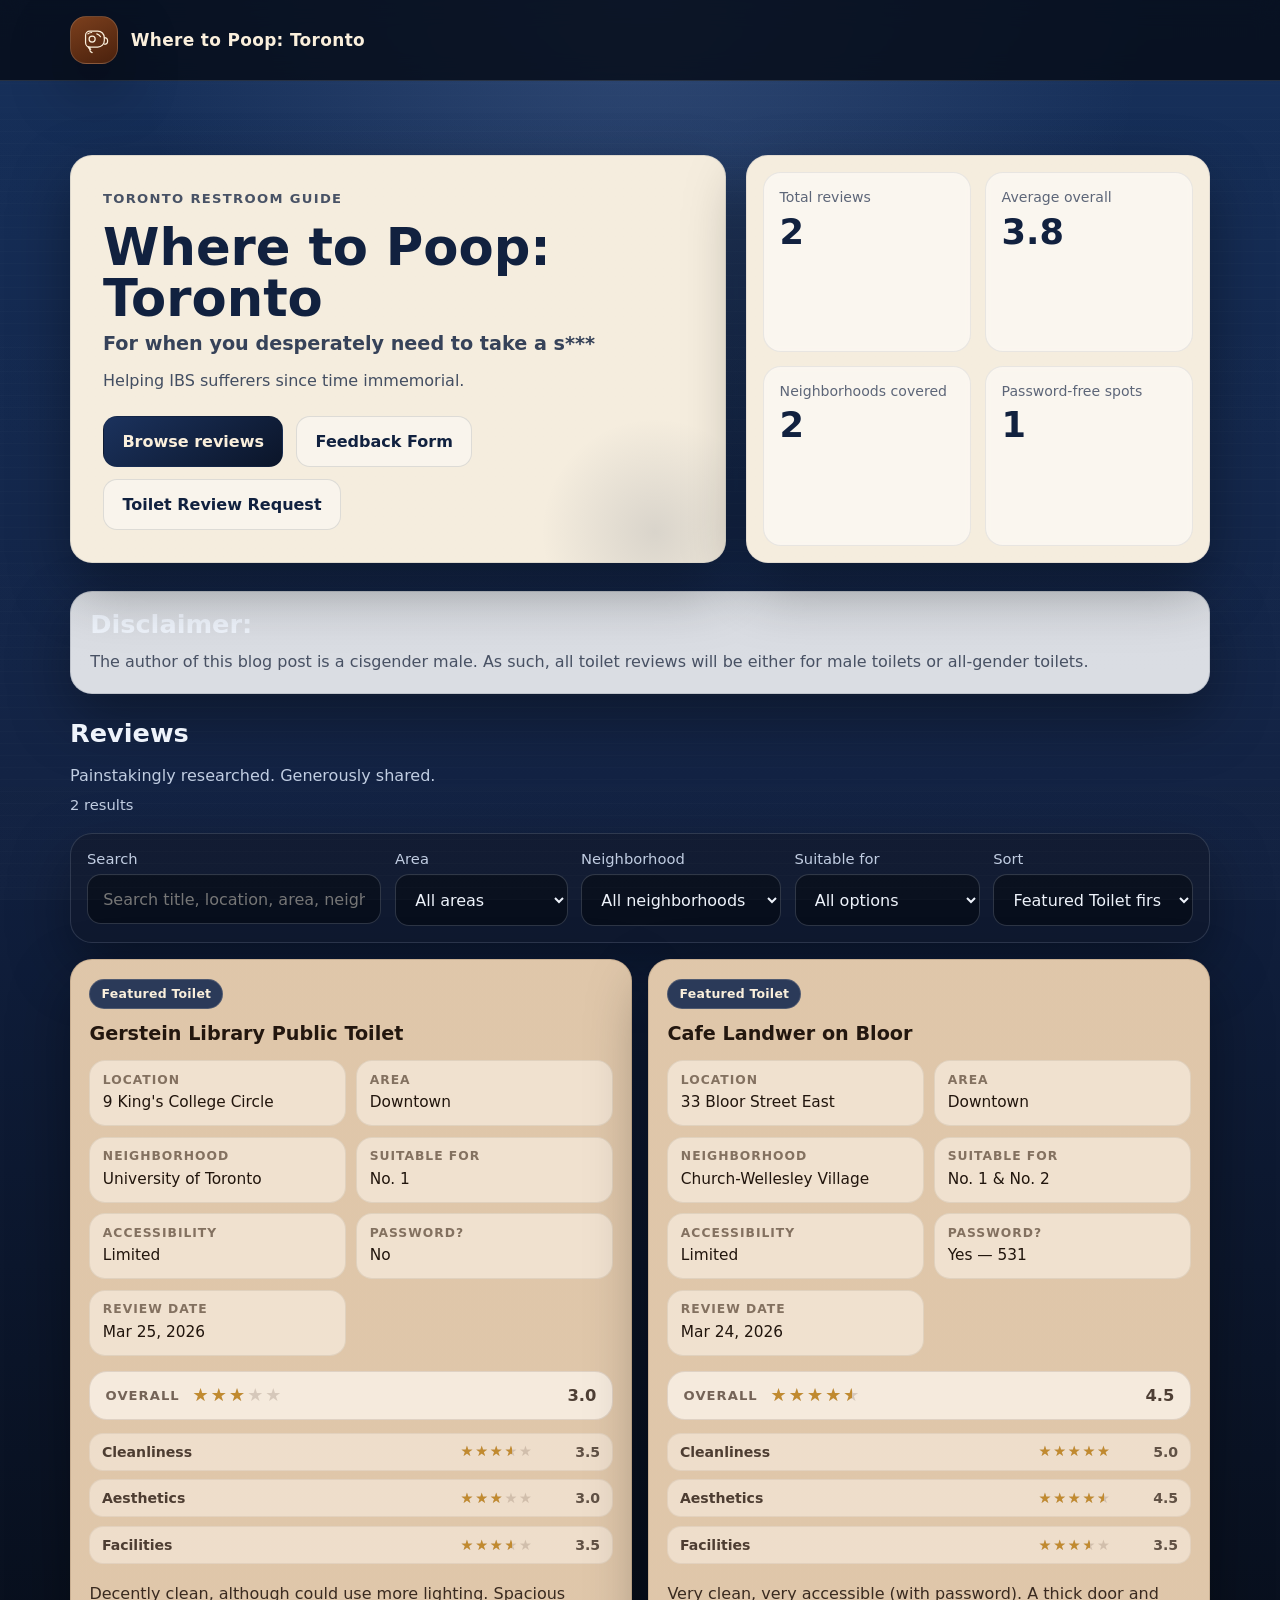
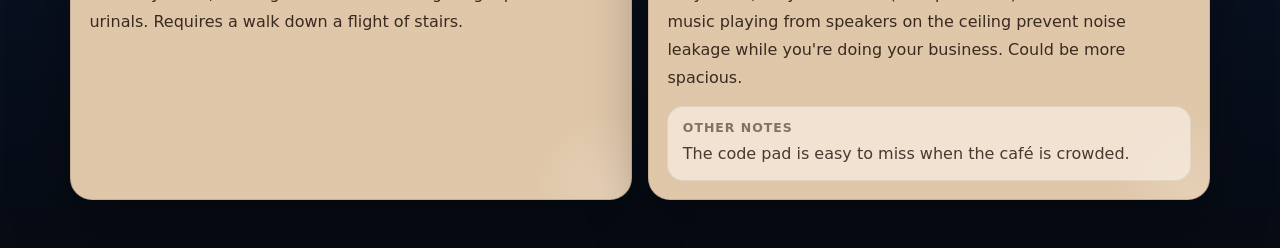
==== commit 1e3e72ba: "Add files via upload" ====
--- a/index.html
+++ b/index.html
@@ -86,10 +86,10 @@
         </div>
 
         <div class="controls-panel">
-          <div class="controls controls-four">
+          <div class="controls controls-five">
             <div>
               <label for="searchInput">Search</label>
-              <input id="searchInput" type="text" placeholder="Search title, location, area, neighborhood, suitable use, notes, or review text" />
+              <input id="searchInput" type="text" placeholder="Search title, location, area, neighborhood, suitable for, notes, or review text" />
             </div>
             <div>
               <label for="areaFilter">Area</label>
@@ -104,6 +104,14 @@
               </select>
             </div>
             <div>
+              <label for="suitableFilter">Suitable for</label>
+              <select id="suitableFilter">
+                <option value="all">All options</option>
+                <option value="No. 1">No. 1</option>
+                <option value="No. 1 &amp; No. 2">No. 1 &amp; No. 2</option>
+              </select>
+            </div>
+            <div>
               <label for="sortSelect">Sort</label>
               <select id="sortSelect">
                 <option value="featured">Featured Toilet first</option>
@@ -113,7 +121,6 @@
                 <option value="lowest">Lowest overall</option>
                 <option value="area">Area A–Z</option>
                 <option value="neighborhood">Neighborhood A–Z</option>
-                <option value="suitable">Suitable for A–Z</option>
               </select>
             </div>
           </div>
--- a/style.css
+++ b/style.css
@@ -85,7 +85,7 @@
   border-radius: 16px;
   display: grid;
   place-items: center;
-  background: linear-gradient(155deg, rgba(29, 49, 91, 0.98), rgba(8, 15, 30, 0.98));
+  background: linear-gradient(155deg, #7b3f1d, #4a210d);
   border: 1px solid rgba(250, 239, 220, 0.16);
   box-shadow: var(--shadow);
 }
@@ -267,12 +267,12 @@
 
 .disclaimer-card {
   padding: 1.1rem 1.2rem;
-  background: rgba(18, 31, 58, 0.8);
-  border: 1px solid var(--line);
+  background: rgba(230, 232, 236, 0.95);
+  border: 1px solid rgba(171, 177, 187, 0.55);
 }
 .disclaimer-card h2 { margin-bottom: 0.55rem; }
 .disclaimer-card p {
-  color: var(--muted);
+  color: rgba(36, 48, 70, 0.82);
   line-height: 1.72;
 }
 
@@ -304,8 +304,8 @@
   display: grid;
   gap: 0.85rem;
 }
-.controls-four {
-  grid-template-columns: 1.45fr 0.85fr 0.95fr 0.95fr;
+.controls-five {
+  grid-template-columns: 1.4fr 0.82fr 0.95fr 0.88fr 0.95fr;
 }
 
 label {
@@ -345,13 +345,12 @@
   color: #1d140e;
   background-color: var(--card-cream);
   background-image:
-    linear-gradient(rgba(223, 199, 170, 0.5), rgba(223, 199, 170, 0.5)),
+    linear-gradient(rgba(223, 199, 170, 0.65), rgba(223, 199, 170, 0.65)),
     url("https://images.unsplash.com/photo-1617850687405-a18454436d77?q=80&w=735&auto=format&fit=crop&ixlib=rb-4.1.0&ixid=M3wxMjA3fDB8MHxwaG90by1wYWdlfHx8fGVufDB8fHx8fA%3D%3D");
   background-size: cover;
   background-position: center;
   border: 1px solid rgba(110, 79, 54, 0.2);
-  cursor: pointer;
-  transition: transform 0.22s ease, box-shadow 0.22s ease, border-color 0.22s ease;
+  transition: box-shadow 0.22s ease, border-color 0.22s ease;
 }
 
 .review-card::after {
@@ -365,17 +364,9 @@
   pointer-events: none;
 }
 
-.review-card:hover,
-.review-card.is-expanded,
-.review-card:focus-visible {
-  transform: translateY(-4px);
+.review-card:hover {
   box-shadow: 0 28px 62px rgba(0, 0, 0, 0.42);
   border-color: rgba(115, 84, 58, 0.36);
-}
-
-.review-card:focus-visible {
-  outline: 2px solid rgba(255, 244, 232, 0.68);
-  outline-offset: 3px;
 }
 
 .review-badge-row {
@@ -402,11 +393,6 @@
   border: 1px solid rgba(250, 239, 220, 0.18);
 }
 
-.badge-expand {
-  background: rgba(255, 247, 235, 0.55);
-  color: rgba(50, 34, 23, 0.78);
-  border: 1px solid rgba(91, 65, 44, 0.12);
-}
 
 .review-title {
   margin-bottom: 0.95rem;
@@ -445,23 +431,60 @@
 
 .rating-grid {
   display: grid;
-  gap: 0.65rem;
+  gap: 0.8rem;
   margin: 0.95rem 0 0;
 }
 
+.overall-rating-card {
+  display: grid;
+  grid-template-columns: auto 1fr auto;
+  align-items: center;
+  gap: 0.8rem;
+  padding: 0.88rem 0.95rem;
+  border-radius: 18px;
+  background: rgba(255, 251, 245, 0.68);
+  border: 1px solid rgba(94, 67, 46, 0.14);
+}
+
+.overall-rating-label {
+  font-size: 0.82rem;
+  font-weight: 900;
+  letter-spacing: 0.08em;
+  text-transform: uppercase;
+  color: rgba(55, 36, 23, 0.68);
+}
+
+.overall-rating-card .star-meter {
+  font-size: 1.12rem;
+}
+
+.overall-rating-card .rating-number {
+  min-width: 2.9rem;
+  text-align: right;
+  font-size: 1.02rem;
+  font-weight: 900;
+  color: rgba(42, 26, 16, 0.82);
+}
+
+.secondary-ratings {
+  display: grid;
+  gap: 0.55rem;
+}
+
 .rating-row {
   display: grid;
-  grid-template-columns: 1fr auto auto;
+  grid-template-columns: 0.95fr auto auto;
   align-items: center;
-  gap: 0.7rem;
-  padding: 0.72rem 0.78rem;
-  border-radius: 16px;
-  background: rgba(255, 249, 241, 0.52);
-  border: 1px solid rgba(94, 67, 46, 0.1);
+  gap: 0.6rem;
+  padding: 0.62rem 0.72rem;
+  border-radius: 14px;
+  background: rgba(255, 249, 241, 0.46);
+  border: 1px solid rgba(94, 67, 46, 0.08);
 }
 
 .rating-label {
-  color: #2a1a10;
+  color: rgba(42, 26, 16, 0.82);
+  font-size: 0.88rem;
   font-weight: 700;
 }
 
@@ -472,7 +495,7 @@
   grid-template-areas: "stack";
   width: max-content;
   line-height: 1;
-  font-size: 1rem;
+  font-size: 0.9rem;
   letter-spacing: 0.12em;
 }
 
@@ -494,39 +517,22 @@
 }
 
 .rating-number {
-  min-width: 2.6rem;
+  min-width: 2.4rem;
   text-align: right;
+  font-size: 0.88rem;
   font-weight: 800;
   color: rgba(42, 26, 16, 0.72);
 }
 
-.expand-body {
-  display: grid;
-  grid-template-rows: 0fr 0fr;
-  gap: 0;
-  transition: grid-template-rows 0.22s ease, gap 0.22s ease, margin-top 0.22s ease;
-  margin-top: 0;
-}
-
-.review-summary,
-.other-notes {
-  overflow: hidden;
-}
 
 .review-summary {
+  margin-top: 1rem;
   color: rgba(34, 21, 12, 0.88);
   line-height: 1.75;
 }
 
-.review-card:hover .expand-body,
-.review-card.is-expanded .expand-body,
-.review-card:focus-visible .expand-body {
-  grid-template-rows: 1fr 1fr;
-  gap: 0.9rem;
-  margin-top: 1rem;
-}
-
 .other-notes {
+  margin-top: 0.9rem;
   padding: 0.8rem 0.9rem;
   border-radius: 16px;
   background: rgba(255, 248, 240, 0.56);
@@ -548,6 +554,7 @@
   line-height: 1.65;
 }
 
+
 .empty-state {
   padding: 2rem;
   text-align: center;
@@ -560,7 +567,7 @@
 @media (max-width: 980px) {
   .hero-grid,
   .review-grid,
-  .controls-four {
+  .controls-five {
     grid-template-columns: 1fr;
   }
 
@@ -612,6 +619,7 @@
   }
 
   .review-meta-grid,
+  .overall-rating-card,
   .rating-row {
     grid-template-columns: 1fr;
   }
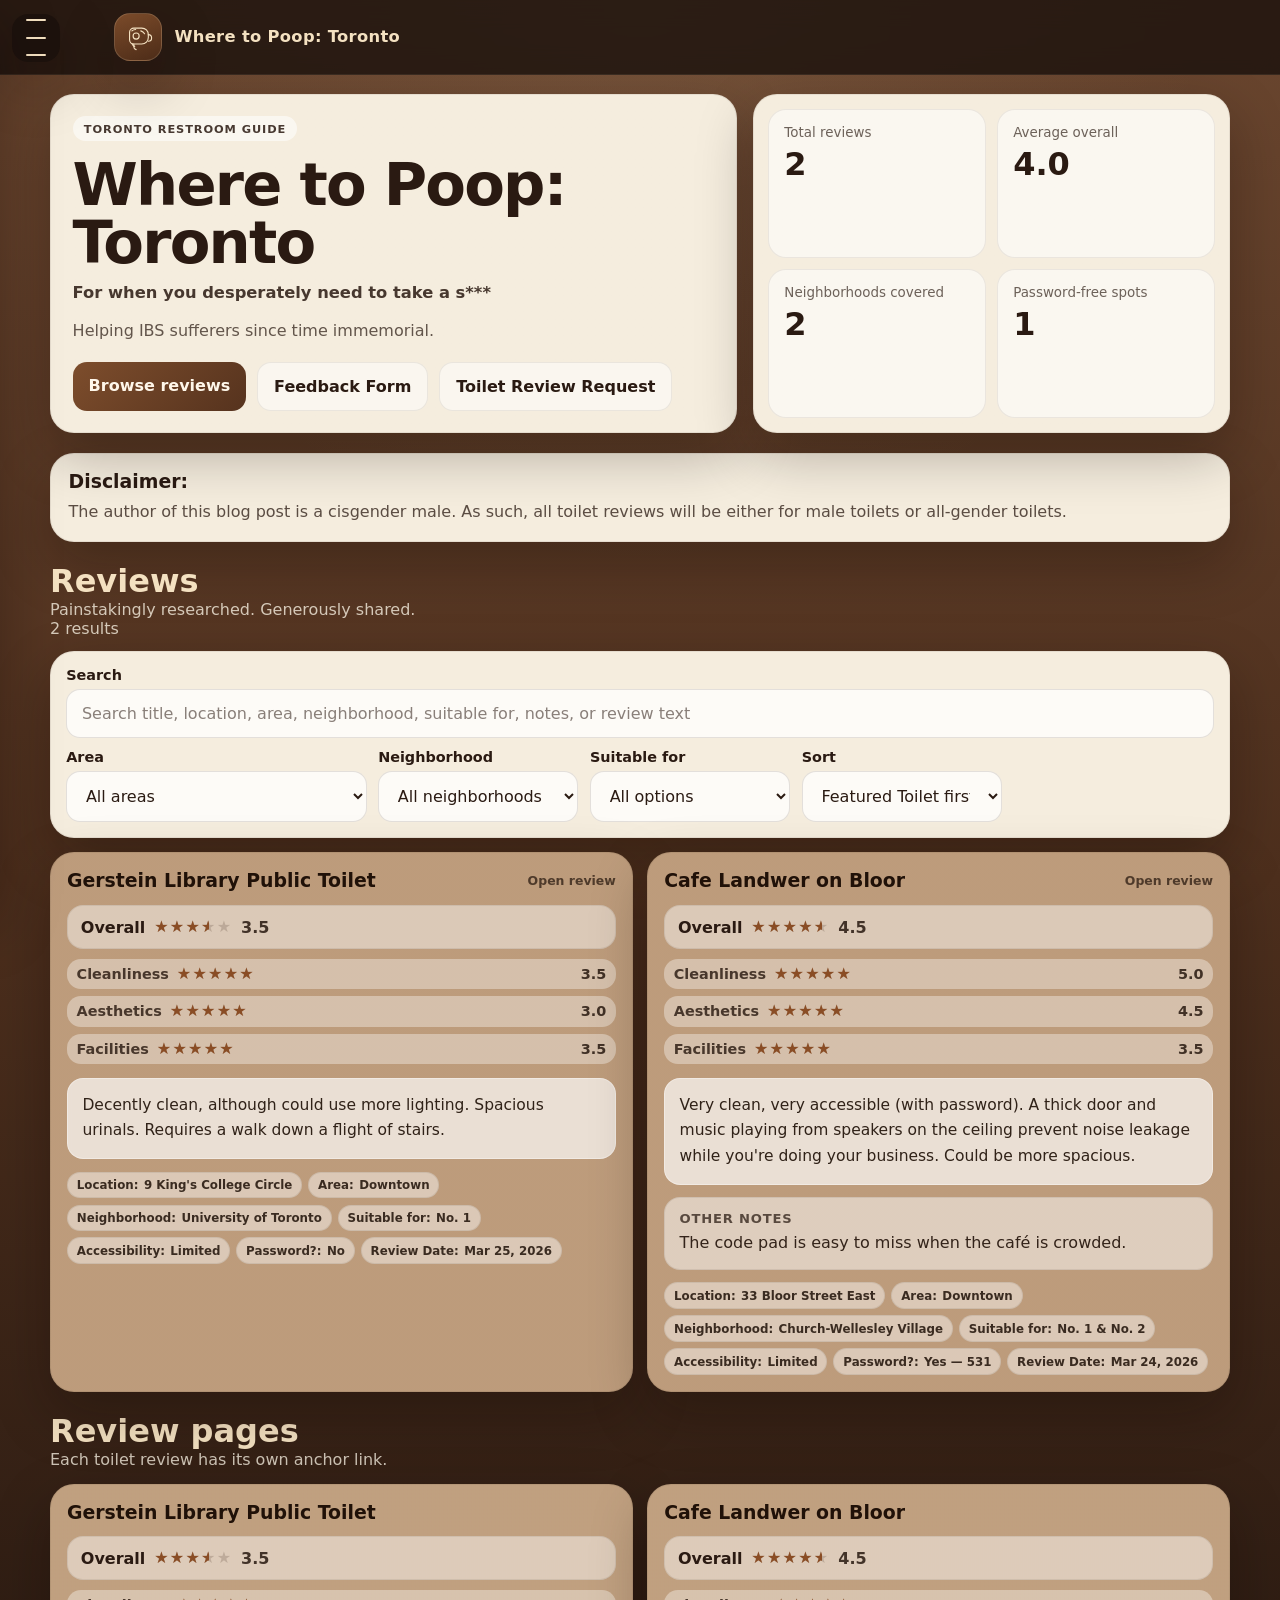
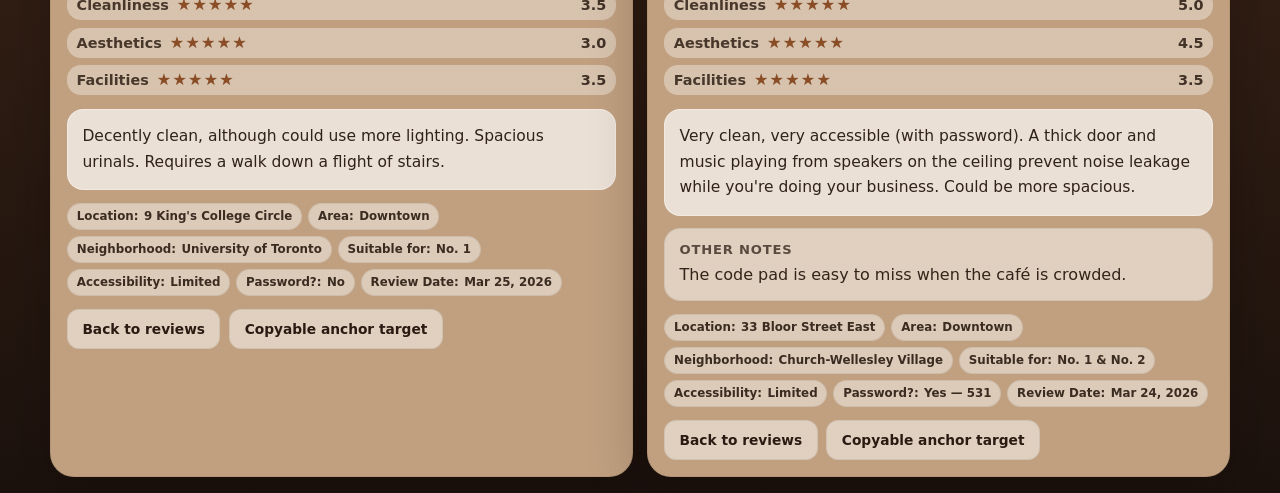
==== commit 6d6455a6: "V9 - Uber Mobile Optimization" ====
--- a/index.html
+++ b/index.html
@@ -4,11 +4,49 @@
   <meta charset="UTF-8" />
   <meta name="viewport" content="width=device-width, initial-scale=1.0" />
   <title>Where to Poop: Toronto</title>
-  <meta name="description" content="Where to Poop: Toronto — a guide to toilets around Toronto." />
+  <meta name="description" content="Where to Poop: Toronto — a mobile-first guide to toilets around Toronto." />
   <link rel="preconnect" href="https://images.unsplash.com" />
   <link rel="stylesheet" href="style.css" />
 </head>
 <body>
+  <button class="menu-button" id="menuButton" aria-controls="sideMenu" aria-expanded="false" aria-label="Open menu">
+    <span></span><span></span><span></span>
+  </button>
+
+  <aside class="side-menu" id="sideMenu" aria-label="Site menu">
+    <div class="side-menu-inner">
+      <div class="side-menu-header">
+        <div class="brand brand-menu">
+          <div class="brand-mark" aria-hidden="true">
+            <svg viewBox="0 0 64 64" role="img" aria-label="Toilet roll icon">
+              <path d="M14 22c0-5 4-9 9-9h17c8 0 14 6 14 14v6c0 8-6 14-14 14H23c-5 0-9-4-9-9z"></path>
+              <path d="M54 27c4 0 7 3 7 7s-3 7-7 7"></path>
+              <circle cx="28" cy="30" r="6.5"></circle>
+              <path d="M19 19c2-2 5-3 8-3"></path>
+              <path d="M19 46c1 3 3 5 6 6"></path>
+              <path d="M23 47v6c0 3 2 5 5 6"></path>
+              <path d="M38 19c3 1 6 3 8 6"></path>
+            </svg>
+          </div>
+          <div class="brand-title">Where to Poop: Toronto</div>
+        </div>
+        <button class="menu-close" id="menuClose" aria-label="Close menu">×</button>
+      </div>
+
+      <nav class="side-nav">
+        <a href="#home" class="side-link">Home</a>
+        <a href="#disclaimer" class="side-link">Disclaimer</a>
+        <a href="#reviews" class="side-link">Reviews</a>
+        <a href="#review-pages" class="side-link">Review pages</a>
+        <details class="review-links-block" open>
+          <summary>Review links</summary>
+          <div id="reviewLinks" class="review-links"></div>
+        </details>
+      </nav>
+    </div>
+  </aside>
+  <div class="menu-scrim" id="menuScrim" hidden></div>
+
   <header class="topbar">
     <div class="container topbar-inner">
       <div class="brand">
@@ -31,7 +69,7 @@
   </header>
 
   <main>
-    <section class="hero">
+    <section class="hero" id="home">
       <div class="container hero-grid">
         <article class="hero-card">
           <div class="eyebrow">Toronto restroom guide</div>
@@ -66,7 +104,7 @@
       </div>
     </section>
 
-    <section class="disclaimer-section">
+    <section class="disclaimer-section" id="disclaimer">
       <div class="container">
         <div class="disclaimer-card">
           <h2>Disclaimer:</h2>
@@ -86,8 +124,8 @@
         </div>
 
         <div class="controls-panel">
-          <div class="controls controls-five">
-            <div>
+          <div class="controls controls-mobile-first">
+            <div class="control-wide">
               <label for="searchInput">Search</label>
               <input id="searchInput" type="text" placeholder="Search title, location, area, neighborhood, suitable for, notes, or review text" />
             </div>
@@ -129,6 +167,18 @@
         <div id="reviewGrid" class="review-grid"></div>
       </div>
     </section>
+
+    <section class="section review-pages-section" id="review-pages">
+      <div class="container">
+        <div class="section-head compact-head">
+          <div>
+            <h2>Review pages</h2>
+            <p class="muted">Each toilet review has its own anchor link.</p>
+          </div>
+        </div>
+        <div id="reviewPages" class="review-pages"></div>
+      </div>
+    </section>
   </main>
 
   <script src="script.js"></script>
--- a/style.css
+++ b/style.css
@@ -1,82 +1,70 @@
 :root {
-  --bg-top: #17315c;
-  --bg-mid: #112142;
-  --bg-bottom: #060b14;
+  --bg-top: #6a462f;
+  --bg-mid: #4d2f1d;
+  --bg-bottom: #1c120d;
+  --paper: #f5edde;
+  --paper-deep: #eadbc2;
+  --paper-soft: #f7f1e6;
   --cream: #f5edde;
-  --cream-deep: #eadcc5;
-  --card-cream: #dfc7aa;
-  --card-cream-deep: #d2b392;
-  --panel: rgba(15, 27, 52, 0.9);
-  --text: #eef3fb;
-  --muted: #c0cde2;
-  --ink: #11213f;
-  --line: rgba(220, 230, 255, 0.14);
-  --accent: #d8b78e;
-  --accent-strong: #faefdc;
-  --accent-soft: #9ab6ea;
-  --shadow: 0 24px 60px rgba(0, 0, 0, 0.36);
+  --cream-dark: #e4cfb0;
+  --brown-soft: #8a6146;
+  --brown: #6e442b;
+  --brown-deep: #3f2415;
+  --brown-dark: #21140d;
+  --gold: #e5c9a0;
+  --gold-strong: #f4e1c1;
+  --ink: #2a1a12;
+  --ink-soft: rgba(42, 26, 18, 0.72);
+  --white-glass: rgba(255, 255, 255, 0.68);
+  --line: rgba(62, 33, 18, 0.12);
+  --shadow: 0 22px 56px rgba(16, 7, 4, 0.28);
   --radius: 22px;
-  --max: 1140px;
+  --radius-sm: 16px;
+  --max: 1180px;
 }
 
 * { box-sizing: border-box; }
 html { scroll-behavior: smooth; }
-
 body {
   margin: 0;
   min-height: 100vh;
   font-family: Inter, ui-sans-serif, system-ui, -apple-system, BlinkMacSystemFont, "Segoe UI", sans-serif;
-  color: var(--text);
+  color: var(--paper);
   background:
-    radial-gradient(circle at top, rgba(154, 182, 234, 0.18), transparent 26%),
+    radial-gradient(circle at top, rgba(229, 201, 160, 0.1), transparent 26%),
     linear-gradient(180deg, var(--bg-top), var(--bg-mid) 42%, var(--bg-bottom) 100%);
 }
 
-body::before {
-  content: "";
-  position: fixed;
-  inset: 0;
-  pointer-events: none;
-  background:
-    linear-gradient(transparent, rgba(255, 255, 255, 0.015)),
-    repeating-linear-gradient(
-      0deg,
-      rgba(255, 255, 255, 0.012) 0,
-      rgba(255, 255, 255, 0.012) 1px,
-      transparent 1px,
-      transparent 12px
-    );
-}
-
+a { color: inherit; text-decoration: none; }
 svg { display: block; }
-a { color: inherit; }
 button, input, select { font: inherit; }
 
 .container {
-  width: min(calc(100% - 2rem), var(--max));
+  width: min(calc(100% - 1.1rem), var(--max));
   margin: 0 auto;
 }
 
 .topbar {
   position: sticky;
   top: 0;
-  z-index: 50;
-  background: rgba(6, 12, 24, 0.84);
+  z-index: 35;
+  background: rgba(28, 18, 13, 0.82);
   backdrop-filter: blur(12px);
-  border-bottom: 1px solid var(--line);
+  border-bottom: 1px solid rgba(244, 225, 193, 0.08);
 }
 
 .topbar-inner {
   display: flex;
   align-items: center;
   justify-content: flex-start;
-  padding: 1rem 0;
+  min-height: 68px;
+  padding: 0.8rem 0 0.8rem 3.4rem;
 }
 
 .brand {
   display: flex;
   align-items: center;
-  gap: 0.8rem;
+  gap: 0.78rem;
 }
 
 .brand-mark {
@@ -85,8 +73,8 @@
   border-radius: 16px;
   display: grid;
   place-items: center;
-  background: linear-gradient(155deg, #7b3f1d, #4a210d);
-  border: 1px solid rgba(250, 239, 220, 0.16);
+  background: linear-gradient(160deg, #7b4b2a, #4d2c18);
+  border: 1px solid rgba(244, 225, 193, 0.18);
   box-shadow: var(--shadow);
 }
 
@@ -94,33 +82,149 @@
   width: 30px;
   height: 30px;
   fill: none;
-  stroke: var(--accent-strong);
-  stroke-width: 2.6;
+  stroke: var(--gold-strong);
+  stroke-width: 2.4;
   stroke-linecap: round;
   stroke-linejoin: round;
 }
 
 .brand-title {
-  font-size: 1.06rem;
+  font-size: 1.02rem;
   font-weight: 800;
   letter-spacing: 0.02em;
-  color: var(--accent-strong);
-}
-
-.hero { padding: 4.65rem 0 1.75rem; }
+  color: var(--gold-strong);
+}
+
+.menu-button,
+.menu-close {
+  appearance: none;
+  border: 0;
+  cursor: pointer;
+}
+
+.menu-button {
+  position: fixed;
+  top: 0.85rem;
+  left: 0.75rem;
+  z-index: 60;
+  width: 48px;
+  height: 48px;
+  border-radius: 16px;
+  background: rgba(28, 18, 13, 0.88);
+  box-shadow: var(--shadow);
+  display: grid;
+  place-items: center;
+  gap: 4px;
+  padding: 0;
+}
+
+.menu-button span {
+  display: block;
+  width: 20px;
+  height: 2px;
+  background: var(--gold-strong);
+  border-radius: 999px;
+}
+
+.side-menu {
+  position: fixed;
+  inset: 0 auto 0 0;
+  z-index: 70;
+  width: min(82vw, 320px);
+  transform: translateX(-100%);
+  transition: transform 0.25s ease;
+}
+
+.side-menu.open { transform: translateX(0); }
+
+.side-menu-inner {
+  height: 100%;
+  background: linear-gradient(180deg, #24160f, #140c09 100%);
+  border-right: 1px solid rgba(244, 225, 193, 0.08);
+  box-shadow: var(--shadow);
+  padding: 1rem 1rem 1.1rem;
+  overflow-y: auto;
+}
+
+.side-menu-header {
+  display: flex;
+  align-items: center;
+  justify-content: space-between;
+  gap: 0.5rem;
+  margin-bottom: 1.1rem;
+}
+
+.brand-menu .brand-title { font-size: 0.98rem; }
+
+.menu-close {
+  width: 40px;
+  height: 40px;
+  border-radius: 12px;
+  background: rgba(255, 255, 255, 0.06);
+  color: var(--gold-strong);
+  font-size: 1.55rem;
+  line-height: 1;
+}
+
+.menu-scrim {
+  position: fixed;
+  inset: 0;
+  z-index: 65;
+  background: rgba(0, 0, 0, 0.36);
+}
+
+.side-nav {
+  display: grid;
+  gap: 0.45rem;
+}
+
+.side-link,
+.review-links a,
+.review-links-block summary {
+  display: block;
+  padding: 0.9rem 0.95rem;
+  border-radius: 14px;
+  color: var(--gold-strong);
+  background: rgba(255, 255, 255, 0.04);
+}
+
+.review-links-block {
+  margin-top: 0.2rem;
+}
+
+.review-links-block summary {
+  cursor: pointer;
+  list-style: none;
+  font-weight: 700;
+}
+
+.review-links-block summary::-webkit-details-marker { display: none; }
+.review-links {
+  display: grid;
+  gap: 0.35rem;
+  padding-top: 0.45rem;
+}
+.review-links a {
+  color: #f6ead6;
+  font-size: 0.94rem;
+  padding: 0.8rem 0.85rem;
+}
+
+.hero {
+  padding: 1rem 0 1rem;
+}
 
 .hero-grid {
   display: grid;
-  grid-template-columns: 1.2fr 0.85fr;
-  gap: 1.25rem;
-  align-items: stretch;
+  gap: 1rem;
 }
 
 .hero-card,
 .stats-panel,
 .disclaimer-card,
 .controls-panel,
-.review-card {
+.review-card,
+.review-page {
   border-radius: var(--radius);
   box-shadow: var(--shadow);
 }
@@ -128,9 +232,9 @@
 .hero-card {
   position: relative;
   overflow: hidden;
-  padding: 2rem;
-  color: var(--ink);
-  border: 1px solid rgba(17, 33, 63, 0.1);
+  padding: 1.35rem;
+  color: var(--ink);
+  border: 1px solid rgba(42, 26, 18, 0.08);
   background-color: var(--cream);
   background-image:
     linear-gradient(rgba(245, 237, 222, 0.5), rgba(245, 237, 222, 0.5)),
@@ -139,92 +243,76 @@
   background-position: center;
 }
 
-.hero-card::after {
-  content: "";
-  position: absolute;
-  inset: auto -50px -90px auto;
-  width: 240px;
-  height: 240px;
-  border-radius: 50%;
-  background: radial-gradient(circle, rgba(17, 34, 66, 0.12), transparent 67%);
-}
-
 .eyebrow {
   display: inline-flex;
   align-items: center;
-  gap: 0.5rem;
-  margin-bottom: 1rem;
-  color: rgba(17, 33, 63, 0.76);
-  font-size: 0.82rem;
-  font-weight: 800;
-  letter-spacing: 0.1em;
+  padding: 0.34rem 0.7rem;
+  border-radius: 999px;
+  background: rgba(255, 255, 255, 0.56);
+  color: rgba(42, 26, 18, 0.86);
+  font-weight: 700;
   text-transform: uppercase;
+  letter-spacing: 0.08em;
+  font-size: 0.71rem;
 }
 
 h1, h2, h3, p { margin: 0; }
+
 h1 {
-  font-size: clamp(2.4rem, 4vw, 4.25rem);
+  margin-top: 0.95rem;
+  font-size: clamp(2.15rem, 8vw, 3.7rem);
   line-height: 0.98;
-  margin-bottom: 0.55rem;
-}
+  letter-spacing: -0.03em;
+}
+
 h2 {
-  font-size: clamp(1.35rem, 2vw, 1.8rem);
-  margin-bottom: 0.85rem;
-}
-h3 {
-  font-size: 1.2rem;
-  line-height: 1.2;
+  font-size: clamp(1.32rem, 4.5vw, 2rem);
+  color: var(--gold-strong);
 }
 
 .hero-subtitle {
-  font-size: clamp(1rem, 2vw, 1.2rem);
+  margin-top: 0.68rem;
+  font-size: 1.02rem;
   font-weight: 700;
-  color: rgba(17, 33, 63, 0.84);
-  margin-bottom: 0.75rem;
+  color: rgba(42, 26, 18, 0.86);
+}
+
+.hero-copy,
+.muted,
+.small {
+  color: var(--ink-soft);
 }
 
 .hero-copy {
-  max-width: 44rem;
-  line-height: 1.7;
-  color: rgba(17, 33, 63, 0.78);
+  margin-top: 0.95rem;
+  max-width: 38rem;
+  line-height: 1.65;
+  font-size: 1rem;
 }
 
 .cta-row {
-  display: flex;
-  flex-wrap: wrap;
-  gap: 0.8rem;
-  margin-top: 1.4rem;
+  display: grid;
+  gap: 0.68rem;
+  margin-top: 1.1rem;
 }
 
 .btn {
-  display: inline-flex;
-  align-items: center;
-  justify-content: center;
-  text-decoration: none;
   border-radius: 14px;
-  padding: 0.92rem 1.15rem;
-  transition: transform 0.15s ease, background 0.2s ease, border-color 0.2s ease;
-}
-.btn:hover { transform: translateY(-1px); }
+  padding: 0.88rem 1rem;
+  font-weight: 800;
+  text-align: center;
+}
 
 .btn-primary {
-  background: linear-gradient(145deg, #1b325d, #0b1529);
-  color: var(--accent-strong);
-  font-weight: 800;
-  border: 1px solid rgba(17, 33, 63, 0.18);
+  background: linear-gradient(135deg, #7d4d2c, #56331e);
+  color: #fff7ea;
 }
 
 .btn-secondary,
 .btn-tertiary {
-  color: var(--ink);
-  background: rgba(255, 255, 255, 0.42);
-  border: 1px solid rgba(17, 33, 63, 0.12);
-  font-weight: 700;
-}
-
-.btn-secondary:hover,
-.btn-tertiary:hover {
-  background: rgba(255, 255, 255, 0.6);
+  background: rgba(255, 255, 255, 0.52);
+  color: var(--ink);
+  border: 1px solid rgba(42, 26, 18, 0.08);
 }
 
 .stats-panel {
@@ -232,10 +320,10 @@
   overflow: hidden;
   display: grid;
   grid-template-columns: repeat(2, 1fr);
-  gap: 0.85rem;
-  padding: 1rem;
-  color: var(--ink);
-  border: 1px solid rgba(17, 33, 63, 0.08);
+  gap: 0.7rem;
+  padding: 0.9rem;
+  color: var(--ink);
+  border: 1px solid rgba(42, 26, 18, 0.08);
   background-color: var(--cream);
   background-image:
     linear-gradient(rgba(245, 237, 222, 0.5), rgba(245, 237, 222, 0.5)),
@@ -245,386 +333,369 @@
 }
 
 .stat {
-  padding: 1rem;
   border-radius: 18px;
-  background: rgba(255, 255, 255, 0.52);
-  border: 1px solid rgba(17, 33, 63, 0.08);
-  backdrop-filter: blur(3px);
+  padding: 0.95rem;
+  background: rgba(255, 255, 255, 0.54);
+  border: 1px solid rgba(42, 26, 18, 0.08);
 }
 
 .stat-label {
-  color: rgba(17, 33, 63, 0.68);
-  font-size: 0.88rem;
-  margin-bottom: 0.35rem;
-}
+  color: rgba(42, 26, 18, 0.68);
+  font-size: 0.84rem;
+  margin-bottom: 0.3rem;
+}
+
 .stat-value {
-  color: var(--ink);
-  font-size: clamp(1.45rem, 3vw, 2.2rem);
-  font-weight: 900;
-}
-
-.disclaimer-section { padding: 0 0 1rem; }
+  font-size: clamp(1.35rem, 5vw, 2rem);
+  font-weight: 800;
+}
+
+.disclaimer-section,
+.section {
+  padding: 0.25rem 0 1rem;
+}
 
 .disclaimer-card {
-  padding: 1.1rem 1.2rem;
-  background: rgba(230, 232, 236, 0.95);
-  border: 1px solid rgba(171, 177, 187, 0.55);
-}
-.disclaimer-card h2 { margin-bottom: 0.55rem; }
+  padding: 1rem 1.1rem;
+  background: var(--cream);
+  border: 1px solid rgba(42, 26, 18, 0.08);
+  color: var(--ink);
+}
+
+.disclaimer-card h2 {
+  color: var(--ink);
+  font-size: 1.18rem;
+  margin-bottom: 0.45rem;
+}
+
 .disclaimer-card p {
-  color: rgba(36, 48, 70, 0.82);
-  line-height: 1.72;
-}
-
-.section { padding: 0.5rem 0 3rem; }
+  color: rgba(42, 26, 18, 0.76);
+  line-height: 1.6;
+}
 
 .section-head {
   display: flex;
   justify-content: space-between;
+  gap: 0.8rem;
   align-items: end;
-  gap: 1rem;
-  margin-bottom: 1rem;
-}
-
-.muted, .small {
-  color: var(--muted);
-  line-height: 1.7;
-}
-.small { font-size: 0.92rem; }
-.results-copy { margin-top: 0.2rem; }
+  margin-bottom: 0.8rem;
+}
+
+.section-head .muted,
+.results-copy {
+  color: rgba(245, 237, 222, 0.8);
+}
+
+.compact-head { margin-bottom: 0.9rem; }
 
 .controls-panel {
-  padding: 1rem;
-  margin-bottom: 1rem;
-  background: rgba(16, 25, 46, 0.82);
-  border: 1px solid var(--line);
+  padding: 0.95rem;
+  background: var(--cream);
+  border: 1px solid rgba(42, 26, 18, 0.08);
 }
 
 .controls {
   display: grid;
-  gap: 0.85rem;
-}
-.controls-five {
-  grid-template-columns: 1.4fr 0.82fr 0.95fr 0.88fr 0.95fr;
-}
+  gap: 0.72rem;
+}
+
+.control-wide { grid-column: 1 / -1; }
 
 label {
   display: block;
-  margin-bottom: 0.45rem;
-  color: var(--muted);
-  font-size: 0.92rem;
+  margin-bottom: 0.38rem;
+  font-size: 0.9rem;
+  font-weight: 700;
+  color: var(--ink);
 }
 
 input,
 select {
   width: 100%;
-  border: 1px solid rgba(220, 230, 255, 0.18);
   border-radius: 14px;
-  background: rgba(5, 11, 22, 0.72);
-  color: var(--text);
-  padding: 0.9rem 0.95rem;
+  border: 1px solid rgba(42, 26, 18, 0.12);
+  background: rgba(255, 255, 255, 0.74);
+  color: var(--ink);
+  padding: 0.86rem 0.92rem;
   outline: none;
 }
 
+input::placeholder { color: rgba(42, 26, 18, 0.55); }
 input:focus,
 select:focus {
-  border-color: rgba(154, 182, 234, 0.9);
-  box-shadow: 0 0 0 3px rgba(154, 182, 234, 0.12);
-}
-
-.review-grid {
-  display: grid;
-  grid-template-columns: repeat(2, minmax(0, 1fr));
-  gap: 1rem;
-}
-
-.review-card {
+  border-color: rgba(110, 68, 43, 0.55);
+  box-shadow: 0 0 0 3px rgba(110, 68, 43, 0.12);
+}
+
+.review-grid,
+.review-pages {
+  display: grid;
+  gap: 0.9rem;
+  margin-top: 0.9rem;
+}
+
+.review-card,
+.review-page {
   position: relative;
   overflow: hidden;
-  padding: 1.15rem;
-  color: #1d140e;
-  background-color: var(--card-cream);
+  display: block;
+  padding: 1rem;
+  color: var(--ink);
+  border: 1px solid rgba(42, 26, 18, 0.08);
+  background-color: #d7c0a3;
   background-image:
-    linear-gradient(rgba(223, 199, 170, 0.65), rgba(223, 199, 170, 0.65)),
+    linear-gradient(rgba(175, 136, 102, 0.65), rgba(175, 136, 102, 0.65)),
     url("https://images.unsplash.com/photo-1617850687405-a18454436d77?q=80&w=735&auto=format&fit=crop&ixlib=rb-4.1.0&ixid=M3wxMjA3fDB8MHxwaG90by1wYWdlfHx8fGVufDB8fHx8fA%3D%3D");
   background-size: cover;
   background-position: center;
-  border: 1px solid rgba(110, 79, 54, 0.2);
-  transition: box-shadow 0.22s ease, border-color 0.22s ease;
-}
-
-.review-card::after {
-  content: "";
+}
+
+.review-card {
+  scroll-margin-top: 5rem;
+}
+
+.review-page {
+  scroll-margin-top: 5rem;
+  background-image:
+    linear-gradient(rgba(175, 136, 102, 0.58), rgba(175, 136, 102, 0.58)),
+    url("https://images.unsplash.com/photo-1617850687405-a18454436d77?q=80&w=735&auto=format&fit=crop&ixlib=rb-4.1.0&ixid=M3wxMjA3fDB8MHxwaG90by1wYWdlfHx8fGVufDB8fHx8fA%3D%3D");
+}
+
+.review-card:target,
+.review-page:target {
+  outline: 2px solid rgba(255, 247, 234, 0.7);
+  outline-offset: -2px;
+}
+
+.review-title-row,
+.review-page-header {
+  display: flex;
+  align-items: start;
+  justify-content: space-between;
+  gap: 0.75rem;
+}
+
+.review-title,
+.review-page h3 {
+  font-size: 1.18rem;
+  line-height: 1.2;
+  color: #201108;
+}
+
+.review-link-label {
+  flex: 0 0 auto;
+  align-self: center;
+  font-size: 0.78rem;
+  font-weight: 800;
+  color: rgba(32, 17, 8, 0.7);
+}
+
+.rating-block {
+  margin-top: 0.82rem;
+}
+
+.overall-rating-card {
+  display: flex;
+  align-items: center;
+  gap: 0.55rem;
+  flex-wrap: wrap;
+  padding: 0.72rem 0.8rem;
+  border-radius: 16px;
+  background: rgba(255, 255, 255, 0.46);
+  border: 1px solid rgba(42, 26, 18, 0.08);
+}
+
+.overall-rating-label {
+  font-weight: 800;
+  color: var(--ink);
+}
+
+.secondary-ratings {
+  display: grid;
+  gap: 0.45rem;
+  margin-top: 0.6rem;
+}
+
+.rating-row {
+  display: grid;
+  grid-template-columns: auto 1fr auto;
+  align-items: center;
+  gap: 0.5rem;
+  font-size: 0.9rem;
+  padding: 0.45rem 0.6rem;
+  border-radius: 14px;
+  background: rgba(255, 255, 255, 0.36);
+}
+
+.rating-label {
+  font-weight: 700;
+  color: rgba(32, 17, 8, 0.78);
+}
+
+.rating-number {
+  font-weight: 800;
+  color: rgba(32, 17, 8, 0.82);
+}
+
+.star-meter {
+  position: relative;
+  display: inline-block;
+  letter-spacing: 0.08em;
+  line-height: 1;
+  font-size: 1rem;
+}
+
+.star-base,
+.star-fill {
+  display: block;
+  white-space: nowrap;
+}
+
+.star-base { color: rgba(52, 30, 18, 0.18); }
+.star-fill {
   position: absolute;
-  inset: auto -60px -70px auto;
-  width: 160px;
-  height: 160px;
-  border-radius: 50%;
-  background: radial-gradient(circle, rgba(255, 247, 235, 0.18), transparent 68%);
-  pointer-events: none;
-}
-
-.review-card:hover {
-  box-shadow: 0 28px 62px rgba(0, 0, 0, 0.42);
-  border-color: rgba(115, 84, 58, 0.36);
-}
-
-.review-badge-row {
+  inset: 0 auto 0 0;
+  width: var(--fill);
+  overflow: hidden;
+  color: #8a4d25;
+}
+
+.review-summary-wrap {
+  margin-top: 0.85rem;
+  padding: 0.88rem 0.9rem;
+  border-radius: 16px;
+  background: var(--white-glass);
+  backdrop-filter: blur(3px);
+  border: 1px solid rgba(255, 255, 255, 0.35);
+}
+
+.review-summary {
+  color: rgba(32, 17, 8, 0.92);
+  line-height: 1.65;
+  font-size: 0.97rem;
+}
+
+.other-notes {
+  margin-top: 0.75rem;
+  padding: 0.82rem 0.9rem;
+  border-radius: 16px;
+  background: rgba(255, 255, 255, 0.5);
+  border: 1px solid rgba(42, 26, 18, 0.08);
+}
+
+.other-notes-title {
+  display: block;
+  font-size: 0.82rem;
+  font-weight: 800;
+  text-transform: uppercase;
+  letter-spacing: 0.06em;
+  color: rgba(32, 17, 8, 0.7);
+  margin-bottom: 0.28rem;
+}
+
+.other-notes-text {
+  color: rgba(32, 17, 8, 0.9);
+  line-height: 1.6;
+}
+
+.review-tags {
   display: flex;
   flex-wrap: wrap;
-  gap: 0.55rem;
-  margin-bottom: 0.8rem;
-}
-
-.badge {
+  gap: 0.38rem;
+  margin-top: 0.78rem;
+}
+
+.review-tag {
   display: inline-flex;
   align-items: center;
-  gap: 0.35rem;
+  gap: 0.34rem;
+  padding: 0.34rem 0.55rem;
   border-radius: 999px;
-  padding: 0.42rem 0.7rem;
-  font-size: 0.78rem;
-  font-weight: 800;
-  letter-spacing: 0.02em;
-}
-
-.badge-featured {
-  background: rgba(24, 43, 80, 0.9);
-  color: var(--accent-strong);
-  border: 1px solid rgba(250, 239, 220, 0.18);
-}
-
-
-.review-title {
-  margin-bottom: 0.95rem;
-  color: #23170f;
-}
-
-.review-meta-grid {
-  display: grid;
-  grid-template-columns: repeat(2, minmax(0, 1fr));
-  gap: 0.65rem;
-}
-
-.review-meta-item {
-  padding: 0.72rem 0.78rem;
-  border-radius: 16px;
-  background: rgba(255, 249, 241, 0.52);
-  border: 1px solid rgba(94, 67, 46, 0.1);
-  backdrop-filter: blur(2px);
-}
-
-.review-meta-label {
-  display: block;
-  margin-bottom: 0.3rem;
-  font-size: 0.77rem;
-  font-weight: 800;
-  letter-spacing: 0.08em;
-  text-transform: uppercase;
-  color: rgba(65, 44, 28, 0.62);
-}
-
-.review-meta-value {
-  color: #21150d;
-  font-size: 0.96rem;
-  line-height: 1.45;
-}
-
-.rating-grid {
-  display: grid;
-  gap: 0.8rem;
-  margin: 0.95rem 0 0;
-}
-
-.overall-rating-card {
-  display: grid;
-  grid-template-columns: auto 1fr auto;
+  font-size: 0.74rem;
+  font-weight: 700;
+  color: rgba(32, 17, 8, 0.86);
+  background: rgba(255, 255, 255, 0.45);
+  border: 1px solid rgba(42, 26, 18, 0.08);
+}
+
+.review-tag strong {
+  font-weight: 800;
+}
+
+.review-page-actions {
+  display: flex;
+  gap: 0.55rem;
+  flex-wrap: wrap;
+  margin-top: 0.85rem;
+}
+
+.inline-button {
+  display: inline-flex;
   align-items: center;
-  gap: 0.8rem;
-  padding: 0.88rem 0.95rem;
-  border-radius: 18px;
-  background: rgba(255, 251, 245, 0.68);
-  border: 1px solid rgba(94, 67, 46, 0.14);
-}
-
-.overall-rating-label {
-  font-size: 0.82rem;
-  font-weight: 900;
-  letter-spacing: 0.08em;
-  text-transform: uppercase;
-  color: rgba(55, 36, 23, 0.68);
-}
-
-.overall-rating-card .star-meter {
-  font-size: 1.12rem;
-}
-
-.overall-rating-card .rating-number {
-  min-width: 2.9rem;
-  text-align: right;
-  font-size: 1.02rem;
-  font-weight: 900;
-  color: rgba(42, 26, 16, 0.82);
-}
-
-.secondary-ratings {
-  display: grid;
-  gap: 0.55rem;
-}
-
-.rating-row {
-  display: grid;
-  grid-template-columns: 0.95fr auto auto;
-  align-items: center;
-  gap: 0.6rem;
-  padding: 0.62rem 0.72rem;
-  border-radius: 14px;
-  background: rgba(255, 249, 241, 0.46);
-  border: 1px solid rgba(94, 67, 46, 0.08);
-}
-
-.rating-label {
-  color: rgba(42, 26, 16, 0.82);
-  font-size: 0.88rem;
-  font-weight: 700;
-}
-
-.star-meter {
-  --fill: 0%;
-  position: relative;
-  display: inline-grid;
-  grid-template-areas: "stack";
-  width: max-content;
-  line-height: 1;
-  font-size: 0.9rem;
-  letter-spacing: 0.12em;
-}
-
-.star-base,
-.star-fill {
-  grid-area: stack;
-  white-space: nowrap;
-}
-
-.star-base {
-  color: rgba(76, 50, 32, 0.18);
-}
-
-.star-fill {
-  display: block;
-  width: var(--fill);
-  overflow: hidden;
-  color: #c18a2f;
-}
-
-.rating-number {
-  min-width: 2.4rem;
-  text-align: right;
-  font-size: 0.88rem;
-  font-weight: 800;
-  color: rgba(42, 26, 16, 0.72);
-}
-
-
-.review-summary {
-  margin-top: 1rem;
-  color: rgba(34, 21, 12, 0.88);
-  line-height: 1.75;
-}
-
-.other-notes {
-  margin-top: 0.9rem;
-  padding: 0.8rem 0.9rem;
-  border-radius: 16px;
-  background: rgba(255, 248, 240, 0.56);
-  border: 1px solid rgba(94, 67, 46, 0.1);
-}
-
-.other-notes-title {
-  display: block;
-  margin-bottom: 0.35rem;
-  font-size: 0.78rem;
-  font-weight: 800;
-  letter-spacing: 0.08em;
-  text-transform: uppercase;
-  color: rgba(65, 44, 28, 0.62);
-}
-
-.other-notes-text {
-  color: rgba(34, 21, 12, 0.82);
-  line-height: 1.65;
-}
-
+  justify-content: center;
+  min-height: 40px;
+  padding: 0.65rem 0.9rem;
+  border-radius: 12px;
+  background: rgba(255, 255, 255, 0.5);
+  color: var(--ink);
+  border: 1px solid rgba(42, 26, 18, 0.08);
+  font-weight: 800;
+  font-size: 0.86rem;
+}
 
 .empty-state {
-  padding: 2rem;
-  text-align: center;
-  border-radius: var(--radius);
-  border: 1px dashed rgba(220, 230, 255, 0.22);
-  color: var(--muted);
-  background: rgba(16, 25, 46, 0.52);
-}
-
-@media (max-width: 980px) {
-  .hero-grid,
-  .review-grid,
-  .controls-five {
-    grid-template-columns: 1fr;
-  }
-
-  .hero {
-    padding-top: 4rem;
-  }
-
-  .section-head {
-    align-items: start;
-  }
-}
-
-@media (max-width: 680px) {
+  padding: 1.25rem;
+  border-radius: var(--radius-sm);
+  color: rgba(245, 237, 222, 0.85);
+  background: rgba(255, 255, 255, 0.05);
+  border: 1px dashed rgba(245, 237, 222, 0.12);
+}
+
+@media (min-width: 700px) {
   .container {
-    width: min(calc(100% - 1rem), var(--max));
+    width: min(calc(100% - 2rem), var(--max));
   }
 
   .hero-card,
   .stats-panel,
   .disclaimer-card,
   .controls-panel,
-  .review-card {
-    border-radius: 18px;
-  }
-
-  .hero-card,
-  .disclaimer-card {
-    padding: 1.2rem;
-  }
-
-  .stats-panel {
-    padding: 0.8rem;
+  .review-card,
+  .review-page {
+    border-radius: 24px;
+  }
+
+  .controls-mobile-first {
+    grid-template-columns: 1.5fr repeat(4, minmax(0, 1fr));
+    align-items: end;
+  }
+
+  .review-grid {
+    grid-template-columns: repeat(2, minmax(0, 1fr));
+  }
+
+  .review-pages {
+    grid-template-columns: repeat(2, minmax(0, 1fr));
   }
 
   .cta-row {
-    flex-direction: column;
-  }
-
-  .btn {
-    width: 100%;
-  }
-
-  .controls-panel {
-    padding: 0.8rem;
-  }
-
-  .review-card {
-    padding: 1rem;
-  }
-
-  .review-meta-grid,
-  .overall-rating-card,
-  .rating-row {
-    grid-template-columns: 1fr;
-  }
-
-  .rating-number {
-    text-align: left;
-  }
-}
+    grid-template-columns: repeat(3, max-content);
+  }
+}
+
+@media (min-width: 980px) {
+  .topbar-inner { padding-left: 4rem; }
+  .hero { padding-top: 1.2rem; }
+  .hero-grid {
+    grid-template-columns: 1.18fr 0.82fr;
+    align-items: stretch;
+  }
+
+  .review-grid {
+    grid-template-columns: repeat(2, minmax(0, 1fr));
+  }
+
+  .review-pages {
+    grid-template-columns: repeat(2, minmax(0, 1fr));
+  }
+}
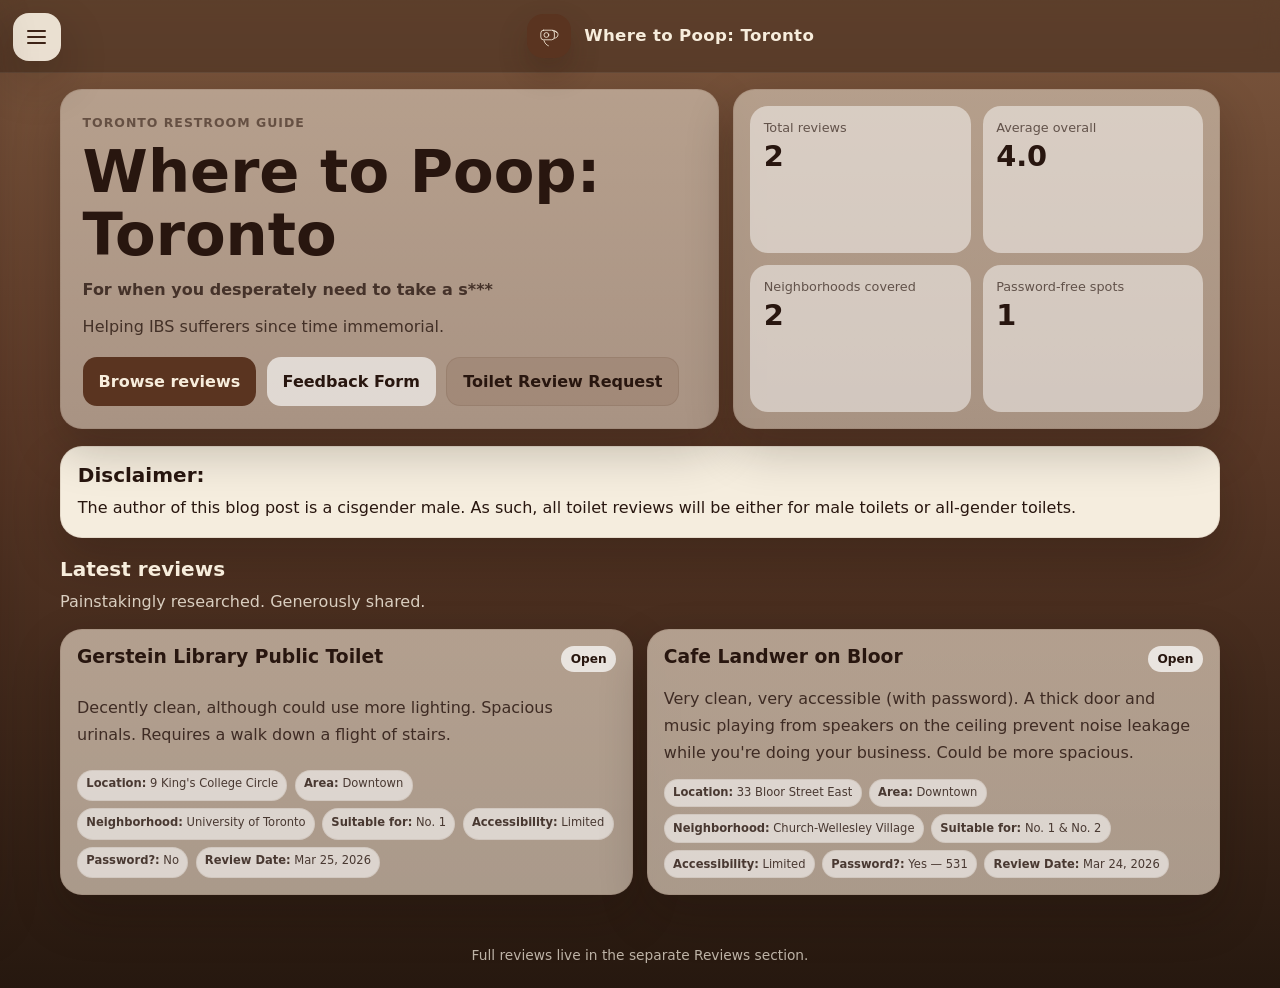
==== commit 93950237: "V10 - Multi-page update" ====
--- a/index.html
+++ b/index.html
@@ -4,11 +4,11 @@
   <meta charset="UTF-8" />
   <meta name="viewport" content="width=device-width, initial-scale=1.0" />
   <title>Where to Poop: Toronto</title>
-  <meta name="description" content="Where to Poop: Toronto — a mobile-first guide to toilets around Toronto." />
+  <meta name="description" content="Where to Poop: Toronto — a luxurious mobile-first guide to toilets around Toronto." />
   <link rel="preconnect" href="https://images.unsplash.com" />
   <link rel="stylesheet" href="style.css" />
 </head>
-<body>
+<body >
   <button class="menu-button" id="menuButton" aria-controls="sideMenu" aria-expanded="false" aria-label="Open menu">
     <span></span><span></span><span></span>
   </button>
@@ -16,32 +16,19 @@
   <aside class="side-menu" id="sideMenu" aria-label="Site menu">
     <div class="side-menu-inner">
       <div class="side-menu-header">
-        <div class="brand brand-menu">
-          <div class="brand-mark" aria-hidden="true">
-            <svg viewBox="0 0 64 64" role="img" aria-label="Toilet roll icon">
-              <path d="M14 22c0-5 4-9 9-9h17c8 0 14 6 14 14v6c0 8-6 14-14 14H23c-5 0-9-4-9-9z"></path>
-              <path d="M54 27c4 0 7 3 7 7s-3 7-7 7"></path>
-              <circle cx="28" cy="30" r="6.5"></circle>
-              <path d="M19 19c2-2 5-3 8-3"></path>
-              <path d="M19 46c1 3 3 5 6 6"></path>
-              <path d="M23 47v6c0 3 2 5 5 6"></path>
-              <path d="M38 19c3 1 6 3 8 6"></path>
-            </svg>
-          </div>
-          <div class="brand-title">Where to Poop: Toronto</div>
+        <div class="brand">
+          <div class="brand-mark" aria-hidden="true"><svg viewBox="0 0 64 64" role="img" aria-label="Toilet roll icon"><rect x="12" y="18" width="34" height="24" rx="7"></rect><circle cx="26" cy="30" r="6"></circle><path d="M46 20c5 0 9 4 9 9s-4 9-9 9"></path><path d="M20 44c2 7 6 11 11 13"></path><path d="M42 18c4 1 7 3 10 6"></path></svg></div>
+          <div class="brand-title" style="color: var(--ink);">Where to Poop: Toronto</div>
         </div>
         <button class="menu-close" id="menuClose" aria-label="Close menu">×</button>
       </div>
-
       <nav class="side-nav">
-        <a href="#home" class="side-link">Home</a>
-        <a href="#disclaimer" class="side-link">Disclaimer</a>
-        <a href="#reviews" class="side-link">Reviews</a>
-        <a href="#review-pages" class="side-link">Review pages</a>
-        <details class="review-links-block" open>
-          <summary>Review links</summary>
-          <div id="reviewLinks" class="review-links"></div>
-        </details>
+        <a class="side-link" href="index.html">Home</a>
+        <a class="side-link" href="reviews/">Reviews</a>
+        <div class="side-sub-links">
+          <a class="side-sub-link" href="reviews/cafe-landwer-on-bloor/">Cafe Landwer on Bloor</a>
+          <a class="side-sub-link" href="reviews/gerstein-library-public-toilet/">Gerstein Library Public Toilet</a>
+        </div>
       </nav>
     </div>
   </aside>
@@ -50,137 +37,69 @@
   <header class="topbar">
     <div class="container topbar-inner">
       <div class="brand">
-        <div class="brand-mark" aria-hidden="true">
-          <svg viewBox="0 0 64 64" role="img" aria-label="Toilet roll icon">
-            <path d="M14 22c0-5 4-9 9-9h17c8 0 14 6 14 14v6c0 8-6 14-14 14H23c-5 0-9-4-9-9z"></path>
-            <path d="M54 27c4 0 7 3 7 7s-3 7-7 7"></path>
-            <circle cx="28" cy="30" r="6.5"></circle>
-            <path d="M19 19c2-2 5-3 8-3"></path>
-            <path d="M19 46c1 3 3 5 6 6"></path>
-            <path d="M23 47v6c0 3 2 5 5 6"></path>
-            <path d="M38 19c3 1 6 3 8 6"></path>
-          </svg>
-        </div>
-        <div>
-          <div class="brand-title">Where to Poop: Toronto</div>
-        </div>
+        <div class="brand-mark" aria-hidden="true"><svg viewBox="0 0 64 64" role="img" aria-label="Toilet roll icon"><rect x="12" y="18" width="34" height="24" rx="7"></rect><circle cx="26" cy="30" r="6"></circle><path d="M46 20c5 0 9 4 9 9s-4 9-9 9"></path><path d="M20 44c2 7 6 11 11 13"></path><path d="M42 18c4 1 7 3 10 6"></path></svg></div>
+        <div class="brand-title">Where to Poop: Toronto</div>
       </div>
     </div>
   </header>
+  
+<main>
+  <section class="hero">
+    <div class="container hero-grid">
+      <article class="hero-card">
+        <div class="eyebrow">Toronto restroom guide</div>
+        <h1>Where to Poop: Toronto</h1>
+        <p class="hero-subtitle">For when you desperately need to take a s***</p>
+        <p class="hero-copy">Helping IBS sufferers since time immemorial.</p>
+        <div class="cta-row">
+          <a class="btn btn-primary" href="reviews/">Browse reviews</a>
+          <a class="btn btn-secondary" href="#">Feedback Form</a>
+          <a class="btn btn-tertiary" href="#">Toilet Review Request</a>
+        </div>
+      </article>
 
-  <main>
-    <section class="hero" id="home">
-      <div class="container hero-grid">
-        <article class="hero-card">
-          <div class="eyebrow">Toronto restroom guide</div>
-          <h1>Where to Poop: Toronto</h1>
-          <p class="hero-subtitle">For when you desperately need to take a s***</p>
-          <p class="hero-copy">Helping IBS sufferers since time immemorial.</p>
-          <div class="cta-row">
-            <a class="btn btn-primary" href="#reviews">Browse reviews</a>
-            <a class="btn btn-secondary" href="#">Feedback Form</a>
-            <a class="btn btn-tertiary" href="#">Toilet Review Request</a>
-          </div>
-        </article>
+      <aside class="stats-panel" aria-label="Review statistics">
+        <div class="stat">
+          <div class="stat-label">Total reviews</div>
+          <div class="stat-value" id="stat-count">0</div>
+        </div>
+        <div class="stat">
+          <div class="stat-label">Average overall</div>
+          <div class="stat-value" id="stat-average">0.0</div>
+        </div>
+        <div class="stat">
+          <div class="stat-label">Neighborhoods covered</div>
+          <div class="stat-value" id="stat-neighborhoods">0</div>
+        </div>
+        <div class="stat">
+          <div class="stat-label">Password-free spots</div>
+          <div class="stat-value" id="stat-password-free">0</div>
+        </div>
+      </aside>
+    </div>
+  </section>
 
-        <aside class="stats-panel" aria-label="Review statistics">
-          <div class="stat">
-            <div class="stat-label">Total reviews</div>
-            <div class="stat-value" id="stat-count">0</div>
-          </div>
-          <div class="stat">
-            <div class="stat-label">Average overall</div>
-            <div class="stat-value" id="stat-average">0.0</div>
-          </div>
-          <div class="stat">
-            <div class="stat-label">Neighborhoods covered</div>
-            <div class="stat-value" id="stat-neighborhoods">0</div>
-          </div>
-          <div class="stat">
-            <div class="stat-label">Password-free spots</div>
-            <div class="stat-value" id="stat-password-free">0</div>
-          </div>
-        </aside>
+  <section class="disclaimer-section">
+    <div class="container">
+      <div class="disclaimer-card">
+        <h2>Disclaimer:</h2>
+        <p>The author of this blog post is a cisgender male. As such, all toilet reviews will be either for male toilets or all-gender toilets.</p>
       </div>
-    </section>
+    </div>
+  </section>
 
-    <section class="disclaimer-section" id="disclaimer">
-      <div class="container">
-        <div class="disclaimer-card">
-          <h2>Disclaimer:</h2>
-          <p>The author of this blog post is a cisgender male. As such, all toilet reviews will be either for male toilets or all-gender toilets.</p>
-        </div>
+  <section class="latest-section">
+    <div class="container">
+      <div class="section-head">
+        <h2>Latest reviews</h2>
+        <p class="muted">Painstakingly researched. Generously shared.</p>
       </div>
-    </section>
-
-    <section class="section" id="reviews">
-      <div class="container">
-        <div class="section-head">
-          <div>
-            <h2>Reviews</h2>
-            <p class="muted">Painstakingly researched. Generously shared.</p>
-            <div class="small results-copy" id="results-count"></div>
-          </div>
-        </div>
-
-        <div class="controls-panel">
-          <div class="controls controls-mobile-first">
-            <div class="control-wide">
-              <label for="searchInput">Search</label>
-              <input id="searchInput" type="text" placeholder="Search title, location, area, neighborhood, suitable for, notes, or review text" />
-            </div>
-            <div>
-              <label for="areaFilter">Area</label>
-              <select id="areaFilter">
-                <option value="all">All areas</option>
-              </select>
-            </div>
-            <div>
-              <label for="neighborhoodFilter">Neighborhood</label>
-              <select id="neighborhoodFilter">
-                <option value="all">All neighborhoods</option>
-              </select>
-            </div>
-            <div>
-              <label for="suitableFilter">Suitable for</label>
-              <select id="suitableFilter">
-                <option value="all">All options</option>
-                <option value="No. 1">No. 1</option>
-                <option value="No. 1 &amp; No. 2">No. 1 &amp; No. 2</option>
-              </select>
-            </div>
-            <div>
-              <label for="sortSelect">Sort</label>
-              <select id="sortSelect">
-                <option value="featured">Featured Toilet first</option>
-                <option value="newest">Newest first</option>
-                <option value="oldest">Oldest first</option>
-                <option value="highest">Highest overall</option>
-                <option value="lowest">Lowest overall</option>
-                <option value="area">Area A–Z</option>
-                <option value="neighborhood">Neighborhood A–Z</option>
-              </select>
-            </div>
-          </div>
-        </div>
-
-        <div id="reviewGrid" class="review-grid"></div>
-      </div>
-    </section>
-
-    <section class="section review-pages-section" id="review-pages">
-      <div class="container">
-        <div class="section-head compact-head">
-          <div>
-            <h2>Review pages</h2>
-            <p class="muted">Each toilet review has its own anchor link.</p>
-          </div>
-        </div>
-        <div id="reviewPages" class="review-pages"></div>
-      </div>
-    </section>
-  </main>
+      <div id="latestReviews" class="latest-grid"></div>
+    </div>
+  </section>
+</main>
+<div class="footer-note">Full reviews live in the separate Reviews section.</div>
 
   <script src="script.js"></script>
 </body>
-</html>
+</html>
--- a/style.css
+++ b/style.css
@@ -1,26 +1,26 @@
+
 :root {
-  --bg-top: #6a462f;
-  --bg-mid: #4d2f1d;
-  --bg-bottom: #1c120d;
-  --paper: #f5edde;
-  --paper-deep: #eadbc2;
-  --paper-soft: #f7f1e6;
+  --bg-top: #7b563d;
+  --bg-mid: #5b3927;
+  --bg-bottom: #26180f;
+  --paper: #f7eddc;
+  --paper-soft: #fbf4e8;
+  --paper-deep: #ecd8b8;
   --cream: #f5edde;
-  --cream-dark: #e4cfb0;
-  --brown-soft: #8a6146;
-  --brown: #6e442b;
-  --brown-deep: #3f2415;
-  --brown-dark: #21140d;
-  --gold: #e5c9a0;
-  --gold-strong: #f4e1c1;
-  --ink: #2a1a12;
-  --ink-soft: rgba(42, 26, 18, 0.72);
-  --white-glass: rgba(255, 255, 255, 0.68);
-  --line: rgba(62, 33, 18, 0.12);
-  --shadow: 0 22px 56px rgba(16, 7, 4, 0.28);
+  --cream-soft: rgba(247, 238, 224, 0.92);
+  --brown: #744a31;
+  --brown-deep: #3e2417;
+  --brown-soft: #94684a;
+  --chocolate: #5a3420;
+  --gold: #c88c36;
+  --ink: #28160f;
+  --ink-soft: rgba(40, 22, 15, 0.72);
+  --line: rgba(74, 43, 26, 0.12);
+  --white-panel: rgba(255, 255, 255, 0.74);
+  --shadow: 0 20px 48px rgba(22, 11, 7, 0.24);
   --radius: 22px;
   --radius-sm: 16px;
-  --max: 1180px;
+  --max: 1160px;
 }
 
 * { box-sizing: border-box; }
@@ -29,673 +29,387 @@
   margin: 0;
   min-height: 100vh;
   font-family: Inter, ui-sans-serif, system-ui, -apple-system, BlinkMacSystemFont, "Segoe UI", sans-serif;
-  color: var(--paper);
-  background:
-    radial-gradient(circle at top, rgba(229, 201, 160, 0.1), transparent 26%),
-    linear-gradient(180deg, var(--bg-top), var(--bg-mid) 42%, var(--bg-bottom) 100%);
-}
-
+  background: linear-gradient(180deg, var(--bg-top), var(--bg-mid) 42%, var(--bg-bottom));
+  color: var(--ink);
+}
+body.menu-open { overflow: hidden; }
 a { color: inherit; text-decoration: none; }
-svg { display: block; }
-button, input, select { font: inherit; }
-
-.container {
-  width: min(calc(100% - 1.1rem), var(--max));
-  margin: 0 auto;
-}
+img { max-width: 100%; }
+.container { width: min(calc(100% - 1rem), var(--max)); margin: 0 auto; }
+
+.menu-button {
+  position: fixed;
+  top: 0.8rem;
+  left: 0.8rem;
+  z-index: 80;
+  width: 3rem;
+  height: 3rem;
+  border: 0;
+  border-radius: 16px;
+  background: rgba(247, 238, 224, 0.92);
+  box-shadow: var(--shadow);
+  display: grid;
+  gap: 0.26rem;
+  place-content: center;
+  cursor: pointer;
+}
+.menu-button span {
+  display: block;
+  width: 1.2rem;
+  height: 2px;
+  border-radius: 999px;
+  background: var(--brown-deep);
+}
+.side-menu {
+  position: fixed;
+  top: 0;
+  left: 0;
+  width: min(84vw, 320px);
+  height: 100vh;
+  z-index: 90;
+  transform: translateX(-104%);
+  transition: transform 0.22s ease;
+  background: linear-gradient(180deg, rgba(251,244,232,0.98), rgba(239,224,199,0.96));
+  border-right: 1px solid var(--line);
+  box-shadow: var(--shadow);
+}
+.side-menu.is-open { transform: translateX(0); }
+.side-menu-inner { padding: 1rem; display: grid; gap: 1rem; }
+.side-menu-header { display: flex; justify-content: space-between; align-items: center; gap: 0.8rem; }
+.menu-close {
+  border: 0;
+  background: rgba(116,74,49,0.1);
+  color: var(--brown-deep);
+  width: 2.4rem;
+  height: 2.4rem;
+  border-radius: 12px;
+  font-size: 1.5rem;
+  cursor: pointer;
+}
+.menu-scrim {
+  position: fixed;
+  inset: 0;
+  z-index: 85;
+  background: rgba(22, 11, 7, 0.36);
+}
+.side-nav { display: grid; gap: 0.45rem; }
+.side-link, .side-sub-link {
+  padding: 0.82rem 0.9rem;
+  border-radius: 14px;
+  background: rgba(255,255,255,0.46);
+  color: var(--ink);
+  font-weight: 650;
+}
+.side-link:hover, .side-sub-link:hover { background: rgba(255,255,255,0.72); }
+.side-sub-links { display: grid; gap: 0.45rem; padding-left: 0.25rem; }
 
 .topbar {
   position: sticky;
   top: 0;
-  z-index: 35;
-  background: rgba(28, 18, 13, 0.82);
-  backdrop-filter: blur(12px);
-  border-bottom: 1px solid rgba(244, 225, 193, 0.08);
-}
-
+  z-index: 40;
+  backdrop-filter: blur(10px);
+  background: rgba(52, 31, 21, 0.42);
+  border-bottom: 1px solid rgba(255,255,255,0.08);
+}
 .topbar-inner {
+  min-height: 4.5rem;
   display: flex;
   align-items: center;
-  justify-content: flex-start;
-  min-height: 68px;
-  padding: 0.8rem 0 0.8rem 3.4rem;
-}
-
-.brand {
-  display: flex;
-  align-items: center;
-  gap: 0.78rem;
-}
-
+  justify-content: center;
+  padding: 0.6rem 0 0.6rem 3.8rem;
+}
+.brand { display: flex; align-items: center; gap: 0.8rem; }
 .brand-mark {
-  width: 48px;
-  height: 48px;
+  width: 2.8rem;
+  height: 2.8rem;
   border-radius: 16px;
   display: grid;
   place-items: center;
-  background: linear-gradient(160deg, #7b4b2a, #4d2c18);
-  border: 1px solid rgba(244, 225, 193, 0.18);
-  box-shadow: var(--shadow);
-}
-
+  background: var(--chocolate);
+  color: var(--paper);
+  box-shadow: 0 14px 30px rgba(44,22,10,0.24);
+}
 .brand-mark svg {
-  width: 30px;
-  height: 30px;
+  width: 1.6rem;
+  height: 1.6rem;
   fill: none;
-  stroke: var(--gold-strong);
-  stroke-width: 2.4;
+  stroke: currentColor;
+  stroke-width: 2.1;
   stroke-linecap: round;
   stroke-linejoin: round;
 }
-
 .brand-title {
-  font-size: 1.02rem;
+  color: var(--paper);
+  font-size: 1.04rem;
   font-weight: 800;
   letter-spacing: 0.02em;
-  color: var(--gold-strong);
-}
-
-.menu-button,
-.menu-close {
-  appearance: none;
-  border: 0;
-  cursor: pointer;
-}
-
-.menu-button {
-  position: fixed;
-  top: 0.85rem;
-  left: 0.75rem;
-  z-index: 60;
-  width: 48px;
-  height: 48px;
-  border-radius: 16px;
-  background: rgba(28, 18, 13, 0.88);
-  box-shadow: var(--shadow);
-  display: grid;
-  place-items: center;
-  gap: 4px;
-  padding: 0;
-}
-
-.menu-button span {
-  display: block;
-  width: 20px;
-  height: 2px;
-  background: var(--gold-strong);
-  border-radius: 999px;
-}
-
-.side-menu {
-  position: fixed;
-  inset: 0 auto 0 0;
-  z-index: 70;
-  width: min(82vw, 320px);
-  transform: translateX(-100%);
-  transition: transform 0.25s ease;
-}
-
-.side-menu.open { transform: translateX(0); }
-
-.side-menu-inner {
-  height: 100%;
-  background: linear-gradient(180deg, #24160f, #140c09 100%);
-  border-right: 1px solid rgba(244, 225, 193, 0.08);
-  box-shadow: var(--shadow);
-  padding: 1rem 1rem 1.1rem;
-  overflow-y: auto;
-}
-
-.side-menu-header {
-  display: flex;
-  align-items: center;
-  justify-content: space-between;
-  gap: 0.5rem;
-  margin-bottom: 1.1rem;
-}
-
-.brand-menu .brand-title { font-size: 0.98rem; }
-
-.menu-close {
-  width: 40px;
-  height: 40px;
-  border-radius: 12px;
-  background: rgba(255, 255, 255, 0.06);
-  color: var(--gold-strong);
-  font-size: 1.55rem;
-  line-height: 1;
-}
-
-.menu-scrim {
-  position: fixed;
-  inset: 0;
-  z-index: 65;
-  background: rgba(0, 0, 0, 0.36);
-}
-
-.side-nav {
-  display: grid;
-  gap: 0.45rem;
-}
-
-.side-link,
-.review-links a,
-.review-links-block summary {
-  display: block;
-  padding: 0.9rem 0.95rem;
-  border-radius: 14px;
-  color: var(--gold-strong);
-  background: rgba(255, 255, 255, 0.04);
-}
-
-.review-links-block {
-  margin-top: 0.2rem;
-}
-
-.review-links-block summary {
-  cursor: pointer;
-  list-style: none;
-  font-weight: 700;
-}
-
-.review-links-block summary::-webkit-details-marker { display: none; }
-.review-links {
-  display: grid;
-  gap: 0.35rem;
-  padding-top: 0.45rem;
-}
-.review-links a {
-  color: #f6ead6;
-  font-size: 0.94rem;
-  padding: 0.8rem 0.85rem;
-}
-
-.hero {
-  padding: 1rem 0 1rem;
-}
-
-.hero-grid {
-  display: grid;
-  gap: 1rem;
-}
-
-.hero-card,
-.stats-panel,
-.disclaimer-card,
-.controls-panel,
-.review-card,
-.review-page {
+}
+
+main { padding-bottom: 2rem; }
+.hero { padding: 1rem 0 0.8rem; }
+.hero-grid { display: grid; gap: 0.9rem; }
+.hero-card, .stats-panel, .disclaimer-card, .section-card {
   border-radius: var(--radius);
   box-shadow: var(--shadow);
-}
-
+  border: 1px solid rgba(92, 56, 34, 0.1);
+}
 .hero-card {
   position: relative;
   overflow: hidden;
-  padding: 1.35rem;
-  color: var(--ink);
-  border: 1px solid rgba(42, 26, 18, 0.08);
-  background-color: var(--cream);
-  background-image:
-    linear-gradient(rgba(245, 237, 222, 0.5), rgba(245, 237, 222, 0.5)),
-    url("https://images.unsplash.com/photo-1589824783837-6169889fa20f?q=80&w=1170&auto=format&fit=crop&ixlib=rb-4.1.0&ixid=M3wxMjA3fDB8MHxwaG90by1wYWdlfHx8fGVufDB8fHx8fA%3D%3D");
-  background-size: cover;
-  background-position: center;
-}
-
-.eyebrow {
-  display: inline-flex;
-  align-items: center;
-  padding: 0.34rem 0.7rem;
-  border-radius: 999px;
-  background: rgba(255, 255, 255, 0.56);
-  color: rgba(42, 26, 18, 0.86);
-  font-weight: 700;
-  text-transform: uppercase;
-  letter-spacing: 0.08em;
-  font-size: 0.71rem;
-}
-
-h1, h2, h3, p { margin: 0; }
-
-h1 {
-  margin-top: 0.95rem;
-  font-size: clamp(2.15rem, 8vw, 3.7rem);
-  line-height: 0.98;
-  letter-spacing: -0.03em;
-}
-
-h2 {
-  font-size: clamp(1.32rem, 4.5vw, 2rem);
-  color: var(--gold-strong);
-}
-
-.hero-subtitle {
-  margin-top: 0.68rem;
-  font-size: 1.02rem;
-  font-weight: 700;
-  color: rgba(42, 26, 18, 0.86);
-}
-
-.hero-copy,
-.muted,
-.small {
-  color: var(--ink-soft);
-}
-
-.hero-copy {
-  margin-top: 0.95rem;
-  max-width: 38rem;
-  line-height: 1.65;
-  font-size: 1rem;
-}
-
-.cta-row {
-  display: grid;
-  gap: 0.68rem;
-  margin-top: 1.1rem;
-}
-
-.btn {
-  border-radius: 14px;
-  padding: 0.88rem 1rem;
-  font-weight: 800;
-  text-align: center;
-}
-
-.btn-primary {
-  background: linear-gradient(135deg, #7d4d2c, #56331e);
-  color: #fff7ea;
-}
-
-.btn-secondary,
-.btn-tertiary {
-  background: rgba(255, 255, 255, 0.52);
-  color: var(--ink);
-  border: 1px solid rgba(42, 26, 18, 0.08);
-}
-
+  padding: 1.2rem;
+  color: var(--ink);
+  background:
+    linear-gradient(rgba(247, 238, 224, 0.5), rgba(247, 238, 224, 0.5)),
+    url('https://images.unsplash.com/photo-1589824783837-6169889fa20f?q=80&w=1170&auto=format&fit=crop&ixlib=rb-4.1.0&ixid=M3wxMjA3fDB8MHxwaG90by1wYWdlfHx8fGVufDB8fHx8fA%3D%3D') center/cover;
+}
 .stats-panel {
   position: relative;
   overflow: hidden;
+  padding: 0.9rem;
   display: grid;
   grid-template-columns: repeat(2, 1fr);
-  gap: 0.7rem;
+  gap: 0.75rem;
+  color: var(--ink);
+  background:
+    linear-gradient(rgba(245, 237, 222, 0.5), rgba(245, 237, 222, 0.5)),
+    url('https://images.unsplash.com/photo-1613743147091-122703615c97?q=80&w=627&auto=format&fit=crop&ixlib=rb-4.1.0&ixid=M3wxMjA3fDB8MHxwaG90by1wYWdlfHx8fGVufDB8fHx8fA%3D%3D') center/cover;
+}
+.disclaimer-section, .latest-section, .controls-section, .reviews-list-section { padding: 0.25rem 0 0.9rem; }
+.disclaimer-card {
+  padding: 1rem 1.05rem;
+  background: var(--cream);
+  color: var(--ink);
+}
+.disclaimer-card h2, .section-head h2 { margin: 0 0 0.5rem; font-size: 1.25rem; }
+.disclaimer-card p, .muted, .hero-copy, .hero-subtitle { margin: 0; line-height: 1.65; }
+.eyebrow {
+  display: inline-block;
+  margin-bottom: 0.7rem;
+  font-size: 0.78rem;
+  font-weight: 800;
+  letter-spacing: 0.08em;
+  text-transform: uppercase;
+  color: rgba(54, 33, 22, 0.62);
+}
+.hero-card h1, .detail-header h1 { margin: 0; line-height: 1.06; font-size: clamp(2rem, 7.5vw, 3.7rem); }
+.hero-subtitle {
+  margin-top: 0.65rem;
+  font-size: 1rem;
+  font-weight: 700;
+  color: rgba(40, 22, 15, 0.78);
+}
+.hero-copy { margin-top: 0.7rem; color: rgba(40,22,15,0.8); }
+.cta-row { display: grid; gap: 0.65rem; margin-top: 1rem; }
+.btn, .inline-button {
+  border: 0;
+  border-radius: 14px;
+  padding: 0.9rem 1rem;
+  font-weight: 800;
+  cursor: pointer;
+  display: inline-flex;
+  justify-content: center;
+  align-items: center;
+  gap: 0.4rem;
+}
+.btn-primary { background: var(--chocolate); color: var(--paper); }
+.btn-secondary { background: rgba(255,255,255,0.64); color: var(--ink); }
+.btn-tertiary, .inline-button { background: rgba(116,74,49,0.14); color: var(--ink); border: 1px solid rgba(74,43,26,0.1); }
+.stat {
+  padding: 0.85rem;
+  border-radius: 18px;
+  background: rgba(255,255,255,0.48);
+}
+.stat-label { font-size: 0.8rem; color: rgba(43,25,18,0.68); }
+.stat-value { margin-top: 0.3rem; font-size: clamp(1.2rem, 6vw, 1.8rem); font-weight: 900; }
+
+.section-head { margin-bottom: 0.85rem; }
+.section-head p { color: rgba(247,238,224,0.84); }
+.section-head h2 { color: var(--paper); }
+.results-copy { margin-top: 0.38rem; color: rgba(247,238,224,0.84); font-size: 0.92rem; }
+.section-card, .controls-panel {
   padding: 0.9rem;
-  color: var(--ink);
-  border: 1px solid rgba(42, 26, 18, 0.08);
-  background-color: var(--cream);
-  background-image:
-    linear-gradient(rgba(245, 237, 222, 0.5), rgba(245, 237, 222, 0.5)),
-    url("https://images.unsplash.com/photo-1613743147091-122703615c97?q=80&w=627&auto=format&fit=crop&ixlib=rb-4.1.0&ixid=M3wxMjA3fDB8MHxwaG90by1wYWdlfHx8fGVufDB8fHx8fA%3D%3D");
-  background-size: cover;
-  background-position: center;
-}
-
-.stat {
-  border-radius: 18px;
-  padding: 0.95rem;
-  background: rgba(255, 255, 255, 0.54);
-  border: 1px solid rgba(42, 26, 18, 0.08);
-}
-
-.stat-label {
-  color: rgba(42, 26, 18, 0.68);
-  font-size: 0.84rem;
-  margin-bottom: 0.3rem;
-}
-
-.stat-value {
-  font-size: clamp(1.35rem, 5vw, 2rem);
-  font-weight: 800;
-}
-
-.disclaimer-section,
-.section {
-  padding: 0.25rem 0 1rem;
-}
-
-.disclaimer-card {
-  padding: 1rem 1.1rem;
-  background: var(--cream);
-  border: 1px solid rgba(42, 26, 18, 0.08);
-  color: var(--ink);
-}
-
-.disclaimer-card h2 {
-  color: var(--ink);
-  font-size: 1.18rem;
-  margin-bottom: 0.45rem;
-}
-
-.disclaimer-card p {
-  color: rgba(42, 26, 18, 0.76);
-  line-height: 1.6;
-}
-
-.section-head {
+  background: var(--cream-soft);
+  color: var(--ink);
+}
+.controls-panel { border-radius: var(--radius); box-shadow: var(--shadow); border: 1px solid rgba(92,56,34,0.1); }
+.controls {
+  display: grid;
+  gap: 0.72rem;
+}
+.control-wide { grid-column: 1 / -1; }
+label { display: block; margin-bottom: 0.38rem; font-size: 0.86rem; font-weight: 700; color: rgba(52,30,21,0.76); }
+input, select {
+  width: 100%;
+  border-radius: 14px;
+  border: 1px solid rgba(92, 56, 34, 0.12);
+  background: rgba(255,255,255,0.9);
+  color: var(--ink);
+  padding: 0.88rem 0.9rem;
+  font: inherit;
+}
+
+.latest-grid, .review-grid { display: grid; gap: 0.85rem; }
+.preview-card, .review-card, .detail-card {
+  border-radius: var(--radius);
+  box-shadow: var(--shadow);
+  border: 1px solid rgba(92,56,34,0.1);
+  color: var(--ink);
+  background:
+    linear-gradient(rgba(237, 221, 203, 0.65), rgba(237, 221, 203, 0.65)),
+    url('https://images.unsplash.com/photo-1617850687405-a18454436d77?q=80&w=735&auto=format&fit=crop&ixlib=rb-4.1.0&ixid=M3wxMjA3fDB8MHxwaG90by1wYWdlfHx8fGVufDB8fHx8fA%3D%3D') center/cover;
+}
+.preview-card, .review-card { padding: 1rem; display: grid; gap: 0.8rem; }
+.detail-card { padding: 1.1rem; display: grid; gap: 0.9rem; }
+.preview-top, .review-card-head, .detail-header {
   display: flex;
   justify-content: space-between;
   gap: 0.8rem;
-  align-items: end;
-  margin-bottom: 0.8rem;
-}
-
-.section-head .muted,
-.results-copy {
-  color: rgba(245, 237, 222, 0.8);
-}
-
-.compact-head { margin-bottom: 0.9rem; }
-
-.controls-panel {
-  padding: 0.95rem;
-  background: var(--cream);
-  border: 1px solid rgba(42, 26, 18, 0.08);
-}
-
-.controls {
-  display: grid;
-  gap: 0.72rem;
-}
-
-.control-wide { grid-column: 1 / -1; }
-
-label {
+  align-items: flex-start;
+}
+.preview-top h3, .review-card-head h3, .detail-header h1 { margin: 0; }
+.open-pill {
+  flex: none;
+  padding: 0.38rem 0.6rem;
+  border-radius: 999px;
+  background: rgba(255,255,255,0.72);
+  font-size: 0.76rem;
+  font-weight: 800;
+}
+.preview-copy, .review-text-panel, .detail-copy {
+  margin: 0;
+  line-height: 1.7;
+}
+.review-text-panel {
+  padding: 0.85rem 0.9rem;
+  border-radius: 16px;
+  background: var(--white-panel);
+}
+.preview-card .preview-copy { color: rgba(40,22,15,0.84); }
+.review-tags, .preview-tags {
+  display: flex;
+  flex-wrap: wrap;
+  gap: 0.45rem;
+}
+.tag {
+  padding: 0.34rem 0.52rem;
+  border-radius: 999px;
+  background: rgba(255,255,255,0.58);
+  border: 1px solid rgba(92,56,34,0.08);
+  color: rgba(40,22,15,0.82);
+  font-size: 0.72rem;
+  line-height: 1.35;
+}
+.other-notes {
+  padding: 0.82rem 0.9rem;
+  border-radius: 16px;
+  background: rgba(255,255,255,0.5);
+}
+.other-notes-title {
   display: block;
-  margin-bottom: 0.38rem;
-  font-size: 0.9rem;
-  font-weight: 700;
-  color: var(--ink);
-}
-
-input,
-select {
-  width: 100%;
+  margin-bottom: 0.28rem;
+  font-size: 0.76rem;
+  font-weight: 850;
+  letter-spacing: 0.08em;
+  text-transform: uppercase;
+  color: rgba(56, 32, 22, 0.58);
+}
+.other-notes-text { line-height: 1.65; }
+
+.overall-line {
+  display: grid;
+  grid-template-columns: 1fr auto;
+  gap: 0.6rem;
+  align-items: center;
+  padding: 0.82rem 0.9rem;
+  border-radius: 18px;
+  background: rgba(255,255,255,0.52);
+}
+.rating-kicker {
+  margin-bottom: 0.26rem;
+  font-size: 0.76rem;
+  font-weight: 850;
+  text-transform: uppercase;
+  letter-spacing: 0.08em;
+  color: rgba(54, 32, 22, 0.58);
+}
+.rating-score {
+  font-size: 1rem;
+  font-weight: 900;
+}
+.sub-ratings {
+  display: grid;
+  gap: 0.45rem;
+}
+.sub-rating-row {
+  display: grid;
+  grid-template-columns: 1fr auto auto;
+  gap: 0.5rem;
+  align-items: center;
+  padding: 0.55rem 0.72rem;
   border-radius: 14px;
-  border: 1px solid rgba(42, 26, 18, 0.12);
-  background: rgba(255, 255, 255, 0.74);
-  color: var(--ink);
-  padding: 0.86rem 0.92rem;
-  outline: none;
-}
-
-input::placeholder { color: rgba(42, 26, 18, 0.55); }
-input:focus,
-select:focus {
-  border-color: rgba(110, 68, 43, 0.55);
-  box-shadow: 0 0 0 3px rgba(110, 68, 43, 0.12);
-}
-
-.review-grid,
-.review-pages {
-  display: grid;
-  gap: 0.9rem;
-  margin-top: 0.9rem;
-}
-
-.review-card,
-.review-page {
-  position: relative;
-  overflow: hidden;
-  display: block;
-  padding: 1rem;
-  color: var(--ink);
-  border: 1px solid rgba(42, 26, 18, 0.08);
-  background-color: #d7c0a3;
-  background-image:
-    linear-gradient(rgba(175, 136, 102, 0.65), rgba(175, 136, 102, 0.65)),
-    url("https://images.unsplash.com/photo-1617850687405-a18454436d77?q=80&w=735&auto=format&fit=crop&ixlib=rb-4.1.0&ixid=M3wxMjA3fDB8MHxwaG90by1wYWdlfHx8fGVufDB8fHx8fA%3D%3D");
-  background-size: cover;
-  background-position: center;
-}
-
-.review-card {
-  scroll-margin-top: 5rem;
-}
-
-.review-page {
-  scroll-margin-top: 5rem;
-  background-image:
-    linear-gradient(rgba(175, 136, 102, 0.58), rgba(175, 136, 102, 0.58)),
-    url("https://images.unsplash.com/photo-1617850687405-a18454436d77?q=80&w=735&auto=format&fit=crop&ixlib=rb-4.1.0&ixid=M3wxMjA3fDB8MHxwaG90by1wYWdlfHx8fGVufDB8fHx8fA%3D%3D");
-}
-
-.review-card:target,
-.review-page:target {
-  outline: 2px solid rgba(255, 247, 234, 0.7);
-  outline-offset: -2px;
-}
-
-.review-title-row,
-.review-page-header {
-  display: flex;
-  align-items: start;
-  justify-content: space-between;
-  gap: 0.75rem;
-}
-
-.review-title,
-.review-page h3 {
-  font-size: 1.18rem;
-  line-height: 1.2;
-  color: #201108;
-}
-
-.review-link-label {
-  flex: 0 0 auto;
-  align-self: center;
-  font-size: 0.78rem;
-  font-weight: 800;
-  color: rgba(32, 17, 8, 0.7);
-}
-
-.rating-block {
-  margin-top: 0.82rem;
-}
-
-.overall-rating-card {
-  display: flex;
-  align-items: center;
-  gap: 0.55rem;
-  flex-wrap: wrap;
-  padding: 0.72rem 0.8rem;
-  border-radius: 16px;
-  background: rgba(255, 255, 255, 0.46);
-  border: 1px solid rgba(42, 26, 18, 0.08);
-}
-
-.overall-rating-label {
-  font-weight: 800;
-  color: var(--ink);
-}
-
-.secondary-ratings {
-  display: grid;
-  gap: 0.45rem;
-  margin-top: 0.6rem;
-}
-
-.rating-row {
-  display: grid;
-  grid-template-columns: auto 1fr auto;
-  align-items: center;
-  gap: 0.5rem;
-  font-size: 0.9rem;
-  padding: 0.45rem 0.6rem;
-  border-radius: 14px;
-  background: rgba(255, 255, 255, 0.36);
-}
-
-.rating-label {
-  font-weight: 700;
-  color: rgba(32, 17, 8, 0.78);
-}
-
-.rating-number {
-  font-weight: 800;
-  color: rgba(32, 17, 8, 0.82);
-}
-
-.star-meter {
+  background: rgba(255,255,255,0.38);
+}
+.sub-rating-label { font-size: 0.8rem; font-weight: 700; color: rgba(46,27,19,0.82); }
+.sub-rating-score { font-size: 0.8rem; font-weight: 800; color: rgba(46,27,19,0.76); }
+.stars {
+  display: inline-flex;
+  gap: 0.08rem;
+  font-size: 0.95rem;
+  line-height: 1;
+}
+.star {
   position: relative;
   display: inline-block;
-  letter-spacing: 0.08em;
-  line-height: 1;
-  font-size: 1rem;
-}
-
-.star-base,
-.star-fill {
-  display: block;
-  white-space: nowrap;
-}
-
-.star-base { color: rgba(52, 30, 18, 0.18); }
-.star-fill {
+  color: rgba(74,43,26,0.16);
+}
+.star.full { color: var(--gold); }
+.star.half::before {
+  content: "★";
   position: absolute;
   inset: 0 auto 0 0;
-  width: var(--fill);
+  width: 50%;
   overflow: hidden;
-  color: #8a4d25;
-}
-
-.review-summary-wrap {
-  margin-top: 0.85rem;
-  padding: 0.88rem 0.9rem;
-  border-radius: 16px;
-  background: var(--white-glass);
-  backdrop-filter: blur(3px);
-  border: 1px solid rgba(255, 255, 255, 0.35);
-}
-
-.review-summary {
-  color: rgba(32, 17, 8, 0.92);
-  line-height: 1.65;
-  font-size: 0.97rem;
-}
-
-.other-notes {
-  margin-top: 0.75rem;
-  padding: 0.82rem 0.9rem;
-  border-radius: 16px;
-  background: rgba(255, 255, 255, 0.5);
-  border: 1px solid rgba(42, 26, 18, 0.08);
-}
-
-.other-notes-title {
-  display: block;
-  font-size: 0.82rem;
-  font-weight: 800;
-  text-transform: uppercase;
-  letter-spacing: 0.06em;
-  color: rgba(32, 17, 8, 0.7);
-  margin-bottom: 0.28rem;
-}
-
-.other-notes-text {
-  color: rgba(32, 17, 8, 0.9);
-  line-height: 1.6;
-}
-
-.review-tags {
-  display: flex;
-  flex-wrap: wrap;
-  gap: 0.38rem;
-  margin-top: 0.78rem;
-}
-
-.review-tag {
-  display: inline-flex;
-  align-items: center;
-  gap: 0.34rem;
-  padding: 0.34rem 0.55rem;
-  border-radius: 999px;
-  font-size: 0.74rem;
-  font-weight: 700;
-  color: rgba(32, 17, 8, 0.86);
-  background: rgba(255, 255, 255, 0.45);
-  border: 1px solid rgba(42, 26, 18, 0.08);
-}
-
-.review-tag strong {
-  font-weight: 800;
-}
-
-.review-page-actions {
-  display: flex;
-  gap: 0.55rem;
-  flex-wrap: wrap;
-  margin-top: 0.85rem;
-}
-
-.inline-button {
-  display: inline-flex;
-  align-items: center;
-  justify-content: center;
-  min-height: 40px;
-  padding: 0.65rem 0.9rem;
-  border-radius: 12px;
-  background: rgba(255, 255, 255, 0.5);
-  color: var(--ink);
-  border: 1px solid rgba(42, 26, 18, 0.08);
-  font-weight: 800;
+  color: var(--gold);
+}
+
+.page-shell { padding: 1rem 0 1.1rem; }
+.page-grid { display: grid; gap: 0.9rem; }
+.list-cta-card {
+  border-radius: var(--radius);
+  padding: 1rem;
+  background: var(--cream-soft);
+  color: var(--ink);
+  box-shadow: var(--shadow);
+}
+.list-cta-card p { margin: 0.35rem 0 0; line-height: 1.65; }
+.empty-state {
+  padding: 1.4rem;
+  border-radius: var(--radius);
+  background: rgba(255,255,255,0.58);
+  color: var(--ink-soft);
+  text-align: center;
+}
+.footer-note {
+  padding: 0.3rem 0 1.6rem;
+  text-align: center;
+  color: rgba(247,238,224,0.72);
   font-size: 0.86rem;
 }
 
-.empty-state {
-  padding: 1.25rem;
-  border-radius: var(--radius-sm);
-  color: rgba(245, 237, 222, 0.85);
-  background: rgba(255, 255, 255, 0.05);
-  border: 1px dashed rgba(245, 237, 222, 0.12);
-}
-
-@media (min-width: 700px) {
-  .container {
-    width: min(calc(100% - 2rem), var(--max));
-  }
-
-  .hero-card,
-  .stats-panel,
-  .disclaimer-card,
-  .controls-panel,
-  .review-card,
-  .review-page {
-    border-radius: 24px;
-  }
-
-  .controls-mobile-first {
-    grid-template-columns: 1.5fr repeat(4, minmax(0, 1fr));
-    align-items: end;
-  }
-
-  .review-grid {
-    grid-template-columns: repeat(2, minmax(0, 1fr));
-  }
-
-  .review-pages {
-    grid-template-columns: repeat(2, minmax(0, 1fr));
-  }
-
-  .cta-row {
-    grid-template-columns: repeat(3, max-content);
-  }
-}
-
-@media (min-width: 980px) {
-  .topbar-inner { padding-left: 4rem; }
-  .hero { padding-top: 1.2rem; }
-  .hero-grid {
-    grid-template-columns: 1.18fr 0.82fr;
-    align-items: stretch;
-  }
-
-  .review-grid {
-    grid-template-columns: repeat(2, minmax(0, 1fr));
-  }
-
-  .review-pages {
-    grid-template-columns: repeat(2, minmax(0, 1fr));
-  }
-}
+@media (min-width: 760px) {
+  .container { width: min(calc(100% - 2rem), var(--max)); }
+  .hero-grid { grid-template-columns: 1.15fr 0.85fr; align-items: stretch; }
+  .cta-row { grid-template-columns: repeat(3, max-content); }
+  .latest-grid { grid-template-columns: repeat(2, 1fr); }
+  .review-grid { grid-template-columns: repeat(2, 1fr); }
+  .controls { grid-template-columns: 1.3fr repeat(4, minmax(0, 1fr)); align-items: end; }
+  .control-wide { grid-column: auto; }
+  .page-grid { grid-template-columns: 280px 1fr; align-items: start; }
+  .list-cta-card { position: sticky; top: 5.5rem; }
+}
+
+@media (min-width: 1040px) {
+  .review-grid { grid-template-columns: repeat(3, 1fr); }
+  .hero-card, .detail-card { padding: 1.35rem; }
+  .stats-panel { padding: 1rem; }
+}
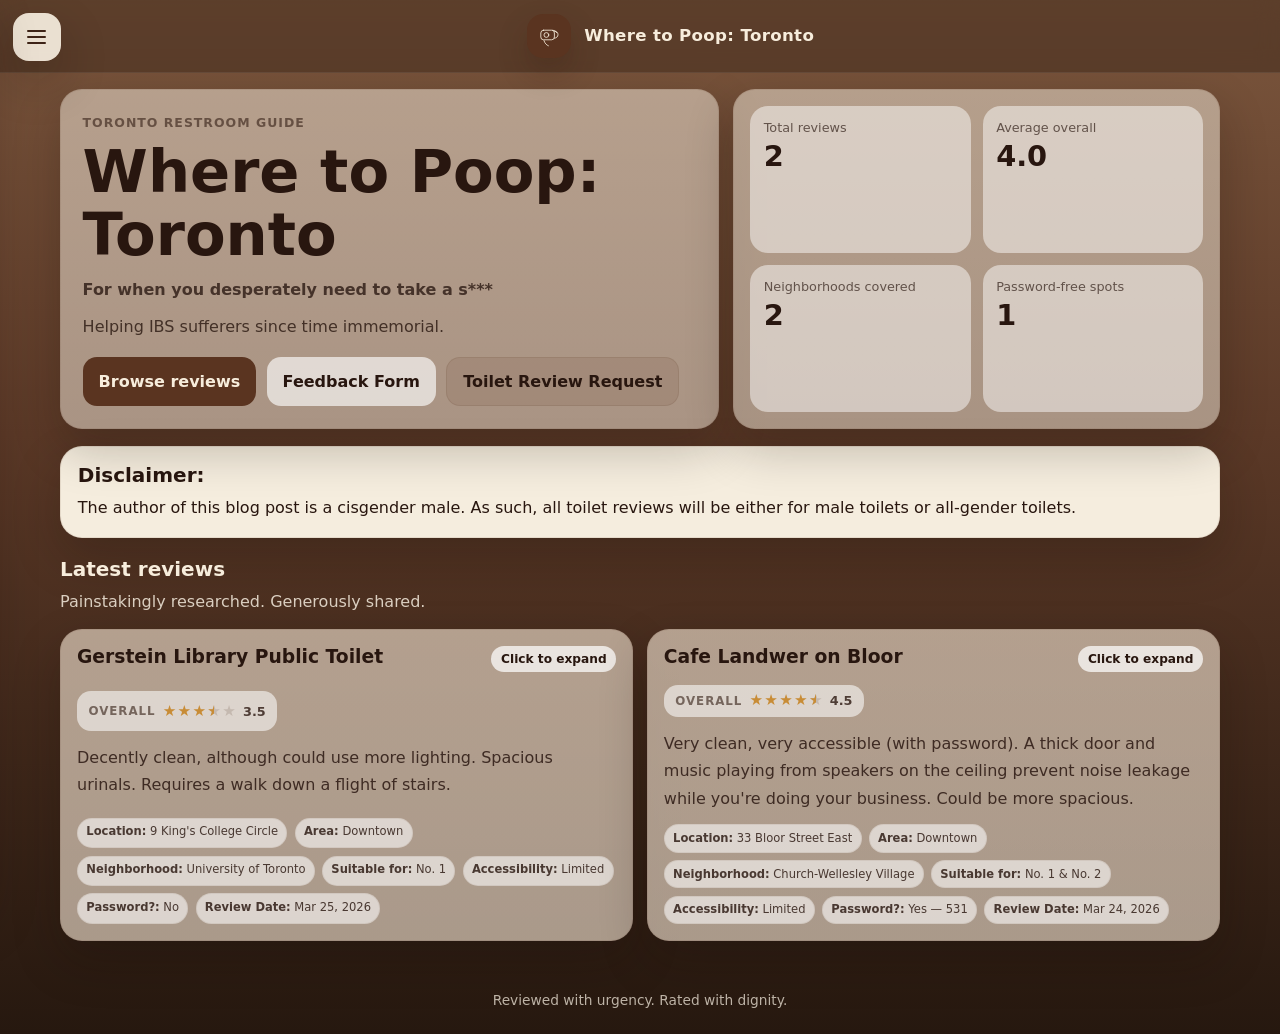
==== commit 0de528b7: "20260326 - v1 - Added admin site - Minor stylistic changes" ====
--- a/index.html
+++ b/index.html
@@ -8,7 +8,7 @@
   <link rel="preconnect" href="https://images.unsplash.com" />
   <link rel="stylesheet" href="style.css" />
 </head>
-<body >
+<body data-base-path="">
   <button class="menu-button" id="menuButton" aria-controls="sideMenu" aria-expanded="false" aria-label="Open menu">
     <span></span><span></span><span></span>
   </button>
@@ -22,14 +22,7 @@
         </div>
         <button class="menu-close" id="menuClose" aria-label="Close menu">×</button>
       </div>
-      <nav class="side-nav">
-        <a class="side-link" href="index.html">Home</a>
-        <a class="side-link" href="reviews/">Reviews</a>
-        <div class="side-sub-links">
-          <a class="side-sub-link" href="reviews/cafe-landwer-on-bloor/">Cafe Landwer on Bloor</a>
-          <a class="side-sub-link" href="reviews/gerstein-library-public-toilet/">Gerstein Library Public Toilet</a>
-        </div>
-      </nav>
+      <nav class="side-nav" id="sideNav"></nav>
     </div>
   </aside>
   <div class="menu-scrim" id="menuScrim" hidden></div>
@@ -98,8 +91,8 @@
     </div>
   </section>
 </main>
-<div class="footer-note">Full reviews live in the separate Reviews section.</div>
+<div class="footer-note">Reviewed with urgency. Rated with dignity.</div>
 
   <script src="script.js"></script>
 </body>
-</html>+</html>
--- a/style.css
+++ b/style.css
@@ -275,6 +275,30 @@
   font-size: 0.76rem;
   font-weight: 800;
 }
+.desktop-copy { display: none; }
+.mobile-copy { display: inline; }
+.preview-overall {
+  display: inline-grid;
+  grid-template-columns: auto auto auto;
+  gap: 0.45rem;
+  align-items: center;
+  width: fit-content;
+  padding: 0.55rem 0.72rem;
+  border-radius: 14px;
+  background: rgba(255,255,255,0.56);
+}
+.preview-overall-label {
+  font-size: 0.74rem;
+  font-weight: 850;
+  letter-spacing: 0.08em;
+  text-transform: uppercase;
+  color: rgba(54, 32, 22, 0.62);
+}
+.preview-overall-score {
+  font-size: 0.8rem;
+  font-weight: 850;
+  color: rgba(46, 27, 19, 0.82);
+}
 .preview-copy, .review-text-panel, .detail-copy {
   margin: 0;
   line-height: 1.7;
@@ -397,6 +421,8 @@
 }
 
 @media (min-width: 760px) {
+  .desktop-copy { display: inline; }
+  .mobile-copy { display: none; }
   .container { width: min(calc(100% - 2rem), var(--max)); }
   .hero-grid { grid-template-columns: 1.15fr 0.85fr; align-items: stretch; }
   .cta-row { grid-template-columns: repeat(3, max-content); }
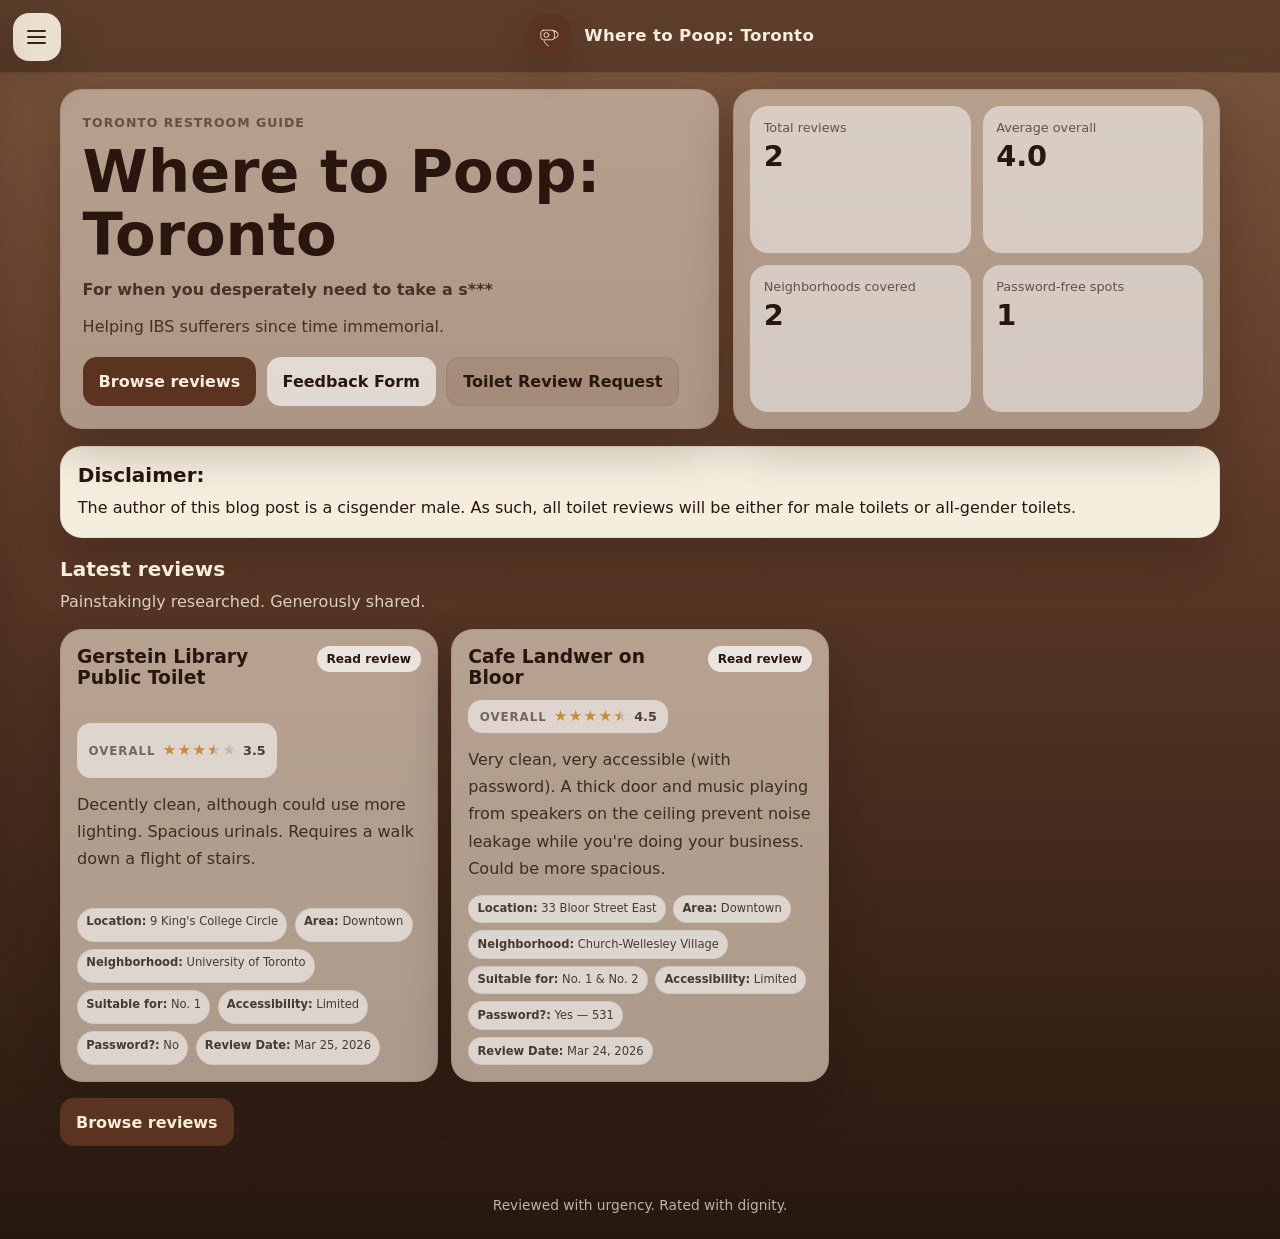
==== commit 29f0ee78: "20260326-v2 Aesthetic changes" ====
--- a/index.html
+++ b/index.html
@@ -88,6 +88,9 @@
         <p class="muted">Painstakingly researched. Generously shared.</p>
       </div>
       <div id="latestReviews" class="latest-grid"></div>
+      <div class="cta-row latest-bottom-cta">
+        <a class="btn btn-primary" href="reviews/">Browse reviews</a>
+      </div>
     </div>
   </section>
 </main>
--- a/style.css
+++ b/style.css
@@ -92,16 +92,46 @@
   z-index: 85;
   background: rgba(22, 11, 7, 0.36);
 }
-.side-nav { display: grid; gap: 0.45rem; }
-.side-link, .side-sub-link {
+.side-nav { display: grid; gap: 0.55rem; }
+.side-link,
+.side-group-toggle,
+.side-sub-link {
+  width: 100%;
+  border: 0;
+  text-align: left;
   padding: 0.82rem 0.9rem;
   border-radius: 14px;
-  background: rgba(255,255,255,0.46);
-  color: var(--ink);
-  font-weight: 650;
-}
-.side-link:hover, .side-sub-link:hover { background: rgba(255,255,255,0.72); }
-.side-sub-links { display: grid; gap: 0.45rem; padding-left: 0.25rem; }
+  background: rgba(186, 144, 107, 0.72);
+  color: var(--ink);
+  font-weight: 700;
+  box-shadow: inset 0 0 0 1px rgba(74, 43, 26, 0.08);
+}
+.side-link:hover,
+.side-group-toggle:hover,
+.side-sub-link:hover { background: rgba(201, 163, 129, 0.9); }
+.side-group-toggle {
+  display: flex;
+  align-items: center;
+  justify-content: space-between;
+  cursor: pointer;
+}
+.side-group-toggle .chevron {
+  font-size: 0.86rem;
+  transition: transform 0.2s ease;
+}
+.side-nav-group.is-open .side-group-toggle .chevron { transform: rotate(180deg); }
+.side-sub-links {
+  display: grid;
+  gap: 0.38rem;
+  padding: 0.15rem 0 0 0.6rem;
+}
+.side-sub-links[hidden] { display: none; }
+.side-sub-link {
+  font-size: 0.86rem;
+  font-weight: 600;
+  padding: 0.68rem 0.82rem;
+  background: rgba(214, 185, 156, 0.62);
+}
 
 .topbar {
   position: sticky;
@@ -249,6 +279,8 @@
 }
 
 .latest-grid, .review-grid { display: grid; gap: 0.85rem; }
+.latest-bottom-cta { margin-top: 1rem; }
+.latest-bottom-cta .btn { width: 100%; }
 .preview-card, .review-card, .detail-card {
   border-radius: var(--radius);
   box-shadow: var(--shadow);
@@ -420,6 +452,61 @@
   font-size: 0.86rem;
 }
 
+
+.admin-shell { padding: 1rem 0 1.6rem; }
+.admin-grid, .output-grid { display: grid; gap: 0.9rem; }
+.admin-card {
+  border-radius: var(--radius);
+  background: linear-gradient(180deg, rgba(84, 53, 35, 0.95), rgba(61, 36, 24, 0.96));
+  color: rgba(250, 243, 231, 0.96);
+  box-shadow: var(--shadow);
+  border: 1px solid rgba(255,255,255,0.08);
+  padding: 1rem;
+}
+.admin-card h1,
+.admin-card h2,
+.admin-card h3,
+.admin-card p,
+.admin-card li,
+.admin-card label,
+.admin-status,
+.form-help,
+.mini-kicker,
+.note-list,
+.path-box,
+.admin-check-row {
+  color: rgba(250, 243, 231, 0.92);
+}
+.admin-card .eyebrow,
+.admin-card .mini-kicker,
+.admin-card .form-help,
+.admin-card .admin-status,
+.admin-card .note-list,
+.admin-card code {
+  color: rgba(247, 230, 205, 0.86);
+}
+.admin-form, .admin-form-grid, .admin-inline-grid { display: grid; gap: 0.85rem; }
+.admin-inline-grid { grid-template-columns: 1fr; }
+.admin-card input,
+.admin-card select,
+.admin-card textarea,
+.path-box,
+.code-output {
+  background: rgba(252, 246, 237, 0.96);
+  color: var(--ink);
+  border: 1px solid rgba(92, 56, 34, 0.12);
+}
+.admin-card textarea { min-height: 8rem; }
+.code-output { min-height: 14rem; }
+.path-box {
+  padding: 0.88rem 0.9rem;
+  border-radius: 14px;
+  font: inherit;
+}
+.output-actions { display: grid; gap: 0.65rem; margin-top: 1rem; }
+.note-list { margin: 0; padding-left: 1.2rem; line-height: 1.7; }
+.hidden { display: none !important; }
+
 @media (min-width: 760px) {
   .desktop-copy { display: inline; }
   .mobile-copy { display: none; }
@@ -427,14 +514,20 @@
   .hero-grid { grid-template-columns: 1.15fr 0.85fr; align-items: stretch; }
   .cta-row { grid-template-columns: repeat(3, max-content); }
   .latest-grid { grid-template-columns: repeat(2, 1fr); }
+  .latest-bottom-cta { grid-template-columns: max-content; justify-content: start; }
   .review-grid { grid-template-columns: repeat(2, 1fr); }
   .controls { grid-template-columns: 1.3fr repeat(4, minmax(0, 1fr)); align-items: end; }
   .control-wide { grid-column: auto; }
   .page-grid { grid-template-columns: 280px 1fr; align-items: start; }
   .list-cta-card { position: sticky; top: 5.5rem; }
+  .admin-grid { grid-template-columns: minmax(0, 1.2fr) minmax(320px, 0.8fr); align-items: start; }
+  .admin-form-grid { grid-template-columns: repeat(2, minmax(0, 1fr)); }
+  .admin-inline-grid { grid-template-columns: repeat(4, minmax(0, 1fr)); }
+  .output-actions { grid-template-columns: repeat(2, max-content); justify-content: start; }
 }
 
 @media (min-width: 1040px) {
+  .latest-grid { grid-template-columns: repeat(3, 1fr); }
   .review-grid { grid-template-columns: repeat(3, 1fr); }
   .hero-card, .detail-card { padding: 1.35rem; }
   .stats-panel { padding: 1rem; }
